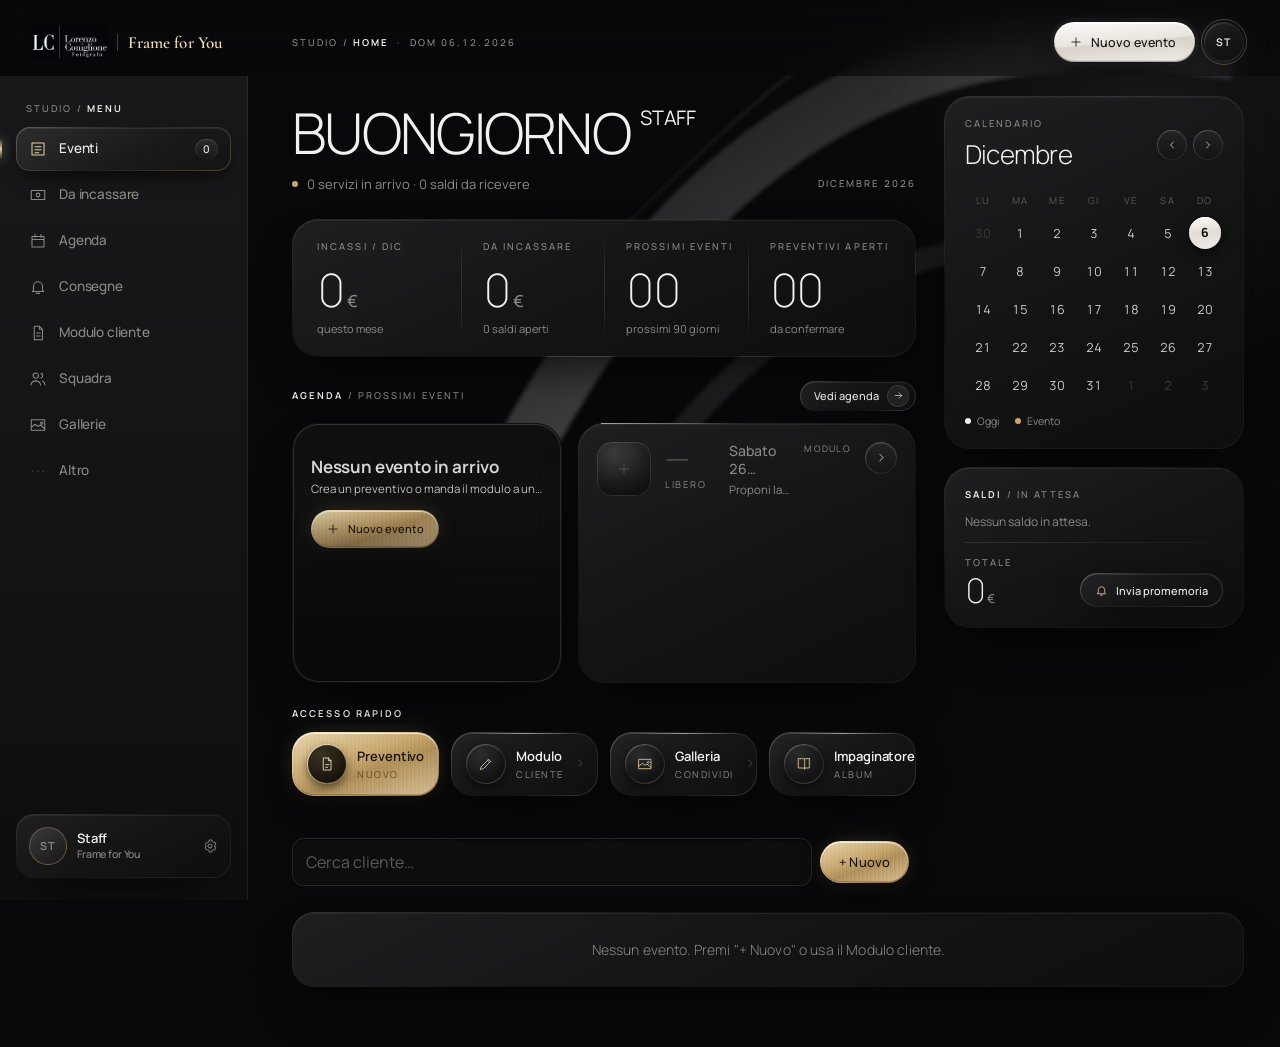
==== index.html @ 94ee7d1f "Invia per email accanto a Invia su WhatsApp (solo con email studio e cliente). Cache v63" ====
<!doctype html>
<html lang="it"><head><meta charset="UTF-8" />
<meta name="viewport" content="width=device-width, initial-scale=1.0, viewport-fit=cover" />
<meta name="theme-color" content="#000000" /><link rel="manifest" href="./manifest.webmanifest?v=lc-fotografo-v63" />
<meta name="apple-mobile-web-app-title" content="LC Fotografo" /><link rel="icon" type="image/png" href="./favicon.png" /><link rel="apple-touch-icon" sizes="180x180" href="./icon-180.png" />
<meta name="apple-mobile-web-app-capable" content="yes" /><meta name="apple-mobile-web-app-status-bar-style" content="black" />
<title>Lorenzo Coniglione Fotografo</title>  <script type="module" crossorigin src="/assets/main-C7KQF6ZJ.js"></script>
  <link rel="modulepreload" crossorigin href="/assets/preventivo-DHswY8y_.js">
  <link rel="stylesheet" crossorigin href="/assets/preventivo-BN5jqcRF.css">
  <link rel="stylesheet" crossorigin href="/assets/main-Q-q_CuCv.css">
</head>
<body><div id="root"></div></body></html>
---- assets/preventivo-BN5jqcRF.css ----
:root{--bg:#0b0b0b;--card:#161616;--line:#2a2a2a;--red:#5a5a5a;--gold:#f0f0f0;--tx:#f2efe6;--mut:#9a958a;font-family:system-ui,-apple-system,Segoe UI,Roboto,sans-serif;color:var(--tx);background:var(--bg)}*{box-sizing:border-box}body{margin:0;background:var(--bg)}.top{background:#000}.app{max-width:720px;margin:0 auto;min-height:100vh;padding-bottom:84px}.top{position:sticky;top:0;z-index:5;background:#000;border-bottom:2px solid var(--gold);padding:12px 16px}.logo{color:var(--gold);font-size:20px;letter-spacing:.5px}.logo span{color:var(--red);font-weight:700}main{padding:12px}.card{background:var(--card);border:1px solid var(--line);border-radius:14px;padding:14px;margin-bottom:12px}h3{color:var(--gold);font-size:15px;margin:6px 0 10px;text-transform:uppercase;letter-spacing:.6px}.row{display:flex;gap:8px;align-items:center;margin-bottom:12px;flex-wrap:wrap}.row input{flex:1;min-width:110px}input,select,textarea{width:100%;background:#0e0e0e;color:var(--tx);border:1px solid var(--line);border-radius:10px;padding:11px;font-size:16px}input:focus,select:focus,textarea:focus{outline:none;border-color:var(--gold)}textarea{min-height:60px;resize:vertical}.campo{display:flex;flex-direction:column;gap:4px;margin-bottom:8px}.campo span{font-size:12px;color:var(--mut)}.grid2{display:grid;grid-template-columns:1fr 1fr;gap:0 10px}.grid3{display:grid;grid-template-columns:1fr 1fr 1fr;gap:0 8px}.coppia-ora{grid-column:1/-1;display:grid;grid-template-columns:1.4fr .8fr;gap:0 10px}.grid2 .campo:last-child:nth-child(odd){grid-column:1/-1}.btn{display:inline-flex;align-items:center;justify-content:center;gap:6px;background:#222;color:var(--tx);border:1px solid #3a3a3a;border-radius:10px;padding:11px 14px;font-size:15px;cursor:pointer;text-decoration:none;font-weight:600}.btn.sm{padding:7px 10px;font-size:13px}.btn.red{background:var(--red);border-color:var(--red);color:#fff}.btn.gold{background:var(--gold);border-color:var(--gold);color:#111}.btn.wa{background:#0f3d24;border-color:#1f7a47}.btn.danger{background:transparent;color:#ff6b6b;border-color:#5a1a1a}.btn.big{width:100%;padding:16px;font-size:18px}.btn:disabled{opacity:.4}.acts{display:flex;gap:8px;flex-wrap:wrap;margin:10px 0}.acts.sticky{position:sticky;bottom:76px;background:var(--bg);padding:8px 0}.ev .evhead{display:flex;justify-content:space-between;gap:10px;cursor:pointer}.ev small{display:block;color:var(--mut);font-size:12px;margin-top:3px;text-transform:capitalize}.right{text-align:right;display:flex;flex-direction:column;align-items:flex-end;gap:4px}.gold{color:var(--gold)}.red{color:#ff4d5e}.badge{font-size:11px;font-weight:700;padding:3px 8px;border-radius:20px;text-transform:uppercase;letter-spacing:.5px}.badge.p{border:1px solid var(--gold);color:var(--gold)}.badge.c{background:var(--red);color:#fff}.esempio{display:flex;justify-content:space-between;align-items:center;background:#1e1e1e;color:var(--gold);border-radius:8px;padding:4px 4px 4px 10px;margin-bottom:8px;font-size:13px}.pacchetti{display:grid;grid-template-columns:1fr 1fr;gap:8px}.pk{border:1px solid var(--line);border-radius:12px;padding:10px;display:flex;flex-direction:column;gap:3px;cursor:pointer}.pk input{display:none}.pk.on{border-color:var(--gold);background:#1c1c1c}.pk small{color:var(--mut);font-size:11px}.check{display:flex;align-items:center;gap:10px;padding:10px 0;border-bottom:1px solid var(--line)}.check input{width:22px;height:22px;accent-color:var(--red)}.poster-qta{border-bottom:1px solid var(--line)}.poster-qta>.check{border-bottom:0}.poster-qta .qta{display:flex;align-items:center;gap:10px;padding:0 0 10px 32px;font-size:14px;color:var(--mut)}.poster-qta .qta select{width:auto;min-width:72px;padding:6px 8px}.check span{flex:1}.check em{color:var(--gold);font-style:normal;font-size:14px}.check.locked{opacity:.75}.riga{display:flex;justify-content:space-between;gap:10px;padding:7px 0;border-bottom:1px dashed var(--line);font-size:14px}.riga small{color:var(--mut)}.riga.tot{font-size:17px;border:none;color:var(--gold)}.riga.ok{color:#7bd88f}.riga.click{cursor:pointer}.x{background:none;border:none;color:#ff6b6b;font-size:14px;margin-left:6px}.hint{color:var(--mut);font-size:13px}.warn{color:#ffb347;font-size:13px}.okmsg{color:#7bd88f;margin:8px 0 0;font-size:14px}.tabs{position:fixed;bottom:0;left:0;right:0;display:flex;background:#000;border-top:2px solid var(--gold);z-index:6;padding-bottom:env(safe-area-inset-bottom)}.tabs button{flex:1;background:none;border:none;color:var(--mut);padding:8px 2px;font-size:11px;display:flex;flex-direction:column;align-items:center;gap:2px}.tabs button span{font-size:20px}.tabs button.on{color:var(--gold)}.tabs button.on span{filter:drop-shadow(0 0 4px var(--red))}.modal{position:fixed;top:0;right:0;bottom:0;left:0;background:#000;z-index:10;display:flex;flex-direction:column}.modalbar{display:flex;gap:8px;align-items:center;padding:10px;border-bottom:1px solid var(--gold)}.modalbar b{flex:1;font-size:13px;overflow:hidden;text-overflow:ellipsis;white-space:nowrap}.modal .hint{text-align:center;margin:6px}.pdfpagine{flex:1;overflow:auto;background:#111;padding:8px 8px 24px}.pdfpagine figure{margin:0 0 14px}.pdfpagine figcaption{color:var(--gold);font-size:12px;margin:0 0 4px}.pdfpagine img{width:100%;height:auto;background:#fff;display:block}.clausole ol{padding-left:18px;font-size:13px;line-height:1.5;color:#ddd}.pkedit{border-bottom:1px solid var(--line);padding-bottom:8px;margin-bottom:10px}@media (max-width:380px){.grid3{grid-template-columns:1fr 1fr}}.toast{position:fixed;left:12px;right:12px;bottom:84px;z-index:20;padding:14px;border-radius:12px;font-weight:600;max-width:696px;margin:0 auto}.toast.ok{background:#1f5d36;color:#fff}.toast.err{background:var(--red);color:#fff}.confirm{border:1px solid var(--gold);border-radius:12px;padding:12px;margin-top:10px;background:#1c1c1c}details summary{list-style:none;margin-bottom:8px}details summary::-webkit-details-marker{display:none}.logoimg{display:block;height:44px;width:auto;margin:-4px 0}.cnt{display:inline-block;min-width:22px;padding:1px 7px;border-radius:12px;background:var(--red);color:#fff;font-size:12px;text-align:center;margin-left:6px;vertical-align:middle}.cnt.ok{background:#1f7a47}.prom{display:flex;justify-content:space-between;align-items:center;gap:10px;padding:10px 0;border-bottom:1px solid var(--line)}.prom small{display:block;color:var(--mut);font-size:12px;margin-top:3px;text-transform:capitalize}.prom .right{gap:6px}.click{cursor:pointer}.badge.ok{background:#1f7a47;color:#fff}.tabs button span{position:relative}.tabbadge{position:absolute;top:-4px;right:-12px;background:var(--red);color:#fff;font-style:normal;font-size:10px;font-weight:700;border-radius:10px;padding:0 5px;line-height:16px}.calhead{display:flex;justify-content:space-between;align-items:center;gap:8px;margin-bottom:10px}.calhead b{font-size:17px;color:var(--gold)}.calhead h3{margin:0}.cal{display:grid;grid-template-columns:repeat(7,1fr);gap:4px}.dow{text-align:center;color:var(--mut);font-size:12px;padding:4px 0}.day{aspect-ratio:1;background:#0e0e0e;border:1px solid var(--line);border-radius:8px;color:var(--tx);font-size:14px;display:flex;flex-direction:column;align-items:center;justify-content:center;padding:0;cursor:pointer}.day i{font-style:normal;font-size:11px;color:var(--gold);line-height:1}.day.has{border-color:var(--gold);background:#1c1c1c}.day.clash{border-color:#ff6b6b;background:#3a1010}.day.clash i{color:#ff6b6b;font-weight:700}.day.today{outline:2px solid var(--red)}.day.sel{background:var(--gold);color:#111}.day.sel i{color:#111}.warnbox{border-color:#ff6b6b;background:#2a0f0f}.warnbox b{color:#ffb3b3}.chart{display:flex;align-items:flex-end;gap:4px;height:150px;padding:8px 0;border-bottom:1px solid var(--line)}.bar{flex:1;display:flex;flex-direction:column;align-items:center;justify-content:flex-end;height:100%}.bar span{display:block;width:100%;background:linear-gradient(var(--gold),#6e6e6e);border-radius:4px 4px 0 0;min-height:1px}.bar small{font-size:10px;color:var(--mut);margin-top:3px}.bar em{font-style:normal;font-size:9px;color:var(--tx);margin-bottom:2px}.check.cons input[type=date]{width:auto;padding:6px 8px;font-size:14px}.ok-msg{color:#7bd88f;font-weight:600;margin:8px 0 0}.tabs button{font-size:10px}.blocco{min-height:100vh;display:flex;flex-direction:column;align-items:center;justify-content:center;gap:14px;padding:24px;text-align:center;background:#000}.blocco .logoimg{height:70px;margin-bottom:10px}.blocco h2{color:var(--gold);margin:0}.blocco p{margin:0}.blocco a.btn{text-decoration:none;display:inline-block}.licavviso{background:#1e1e1e;color:var(--gold);padding:10px 16px;font-size:14px;border-bottom:1px solid var(--line)}.licavviso a{color:var(--tx);font-weight:600}.licprova{display:flex;flex-wrap:wrap;align-items:center;gap:6px;justify-content:center;text-align:center;font-size:15px}.licprova .conto{font-variant-numeric:tabular-nums;color:var(--tx);font-size:17px}.licprova a{margin-left:6px}.day u{text-decoration:none;font-size:10px;color:silver;line-height:1}.day.gimp:not(.has){border-color:#6a6a6a}.gimpegno{text-decoration:none;color:var(--tx);border-left:3px solid #9a9a9a;padding-left:8px}.gimpegno small{color:var(--mut)}.gcal .gcal-ok{margin-left:6px;font-size:11px;vertical-align:middle}.gcal select{width:100%}.gcal-ev{margin:-4px 4px 10px}.gimport ol{margin:8px 0 6px;padding-left:20px;line-height:1.5}.gimport ol li{margin:3px 0}.gimport details{margin:10px 0}.gimport summary{cursor:pointer;padding:4px 0}.gimport .btn.danger{margin-top:4px}.listino-tipi{display:flex;flex-wrap:wrap;gap:6px;margin:8px 0 10px}.listino-titolo{margin:6px 0}.pk-extra{margin-top:6px}.pk-flag{display:flex;flex-wrap:wrap;gap:14px;margin:4px 0}.promo-edit{border:1px dashed rgba(200,160,80,.5);border-radius:10px;padding:8px 10px;margin-top:6px}.promo-edit.on{border-style:solid;background:#c8a05014}.promo-stato{font-size:.8em;padding:1px 8px;border-radius:9px;background:#7f7f7f33;margin-left:6px}.promo-stato.on{background:#2e7d32;color:#fff}.grid3{display:grid;grid-template-columns:repeat(auto-fit,minmax(140px,1fr));gap:8px}.prezzo-vecchio{opacity:.6;font-weight:400;margin-right:4px}.promo-tag,.promo-firmato{display:block;font-style:normal;font-size:.75em;font-weight:600;color:#c0392b}.promo-firmato{color:inherit;opacity:.7;font-weight:400}.firmapad{position:fixed;top:0;right:0;bottom:0;left:0;z-index:30;background:#000;display:flex;flex-direction:column;gap:8px;padding:max(10px,env(safe-area-inset-top)) max(10px,env(safe-area-inset-right)) max(10px,env(safe-area-inset-bottom)) max(10px,env(safe-area-inset-left));overscroll-behavior:none;touch-action:none;user-select:none;-webkit-user-select:none}.firmabar{display:flex;align-items:center;gap:10px;border-bottom:1px solid var(--gold);padding-bottom:8px}.firmabar div{flex:1;display:flex;flex-direction:column}.firmabar b{color:var(--gold);text-transform:uppercase;letter-spacing:.6px;font-size:14px}.firmabar small{font-size:17px;font-weight:700}.firmaarea{flex:1;position:relative;background:#fff;border-radius:12px;min-height:140px;overflow:hidden}.firmaarea canvas{position:absolute;top:0;right:0;bottom:0;left:0;width:100%;height:100%;display:block;touch-action:none;cursor:crosshair;z-index:2}.firmalinea{position:absolute;left:6%;right:6%;bottom:24%;border-bottom:1.5px dashed #b9b2a0;z-index:1}.firmalinea span{position:absolute;left:0;bottom:4px;color:#b9b2a0;font-size:18px}.firmaph{position:absolute;top:0;right:0;bottom:0;left:0;margin:0;display:flex;align-items:center;justify-content:center;color:#c9c2b0;font-size:22px;z-index:1;pointer-events:none}.firmalegale{margin:0;font-size:13px;color:var(--tx);text-align:center}.firmaacts{display:flex;gap:10px}.firmaacts .btn{flex:1;padding:14px}@media (orientation:landscape) and (max-height:520px){.firmapad{gap:5px}.firmabar{padding-bottom:4px}.firmabar small{font-size:15px}.firmaacts .btn{padding:9px}.firmalegale{font-size:12px}}.firmaimg{background:#fff;border-radius:10px;padding:8px;display:flex;justify-content:center;margin-bottom:8px}.firmaimg img{max-width:100%;max-height:110px}.badge.firm{background:#1f7a47;color:#fff}.pk-album{border:1px solid var(--line);border-radius:12px;padding:10px 12px;margin:10px 0;background:#ffffff08}.pk-album.on{border-color:var(--gold);background:#c9a22714}.sw-riga{display:flex;align-items:center;justify-content:space-between;gap:12px;cursor:pointer;min-height:44px}.sw-riga span{display:flex;flex-direction:column;gap:2px}.sw-riga b{font-size:16px}.sw-riga small{color:var(--mut);font-size:13px}.sw-riga input{-moz-appearance:none;appearance:none;-webkit-appearance:none;flex:none;width:52px;height:30px;border-radius:15px;background:#3a3a3a;border:1px solid #666;position:relative;margin:0;cursor:pointer;transition:background .15s}.sw-riga input:after{content:"";position:absolute;top:3px;left:3px;width:24px;height:24px;border-radius:50%;background:#fff;transition:left .15s}.sw-riga input:checked{background:var(--gold)}.sw-riga input:checked:after{left:25px}.pk-album .grid2{margin-top:8px}select{-webkit-appearance:none;-moz-appearance:none;appearance:none;background-image:url("data:image/svg+xml,%3Csvg xmlns='http://www.w3.org/2000/svg' width='12' height='8'%3E%3Cpath d='M1 1l5 5 5-5' fill='none' stroke='%239a958a' stroke-width='2'/%3E%3C/svg%3E");background-repeat:no-repeat;background-position:right 12px center;padding-right:34px}.prezzi-pag{display:flex;flex-direction:column;gap:12px}.prezzi-pk{display:flex;flex-direction:column;gap:12px;min-width:0}.extra-card{min-width:0}.tipi-chips{display:flex;gap:8px;overflow-x:auto;-webkit-overflow-scrolling:touch;scrollbar-width:none;margin:0 -16px;padding:2px 16px 6px;scroll-snap-type:x proximity}.tipi-chips::-webkit-scrollbar{display:none}.chip{flex:none;min-height:44px;padding:0 16px;border-radius:22px;border:1px solid var(--line);background:var(--card);color:var(--tx);font-size:15px;white-space:nowrap;cursor:pointer;scroll-snap-align:start}.chip.on{background:var(--gold);border-color:var(--gold);color:#000;font-weight:700}.chips{display:flex;flex-wrap:wrap;gap:8px;margin-top:8px}.pk-titolo{margin:4px 0 0;font-size:14px;letter-spacing:.5px;text-transform:uppercase;color:var(--mut)}.pk-lista{display:flex;flex-direction:column;gap:10px}.pk-card{background:var(--card);border:1px solid var(--line);border-radius:14px;overflow:hidden}.pk-card.aperta{border-color:var(--gold)}.pk-testa{all:unset;box-sizing:border-box;width:100%;display:flex;align-items:center;gap:12px;padding:14px;min-height:64px;cursor:pointer}.pk-nome{flex:1;min-width:0;display:flex;flex-direction:column;gap:3px}.pk-nome b{font-size:17px}.pk-nome small{color:var(--mut);font-size:13px;white-space:nowrap;overflow:hidden;text-overflow:ellipsis}.pk-prezzo{display:flex;flex-direction:column;align-items:flex-end;gap:2px;flex:none}.pk-prezzo b{font-size:17px;color:var(--gold)}.pk-prezzo s{color:var(--mut);font-size:13px}.pk-prezzo b.promo{color:#7bd88f}.pk-prezzo small{font-size:12px;color:var(--mut)}.chev{flex:none;color:var(--mut);font-size:16px;width:16px;text-align:center}.pk-corpo{padding:12px 14px 14px;display:flex;flex-direction:column;gap:10px;border-top:1px solid var(--line)}.pk-piano{display:flex;flex-direction:column;gap:8px}.pk-rate-riga{display:flex;flex-direction:column;gap:4px;padding-bottom:8px;border-bottom:1px dashed var(--line)}.pk-servizi b{font-size:14px}.pk-fondo{display:flex;justify-content:flex-end}.promo-edit{border:1px solid var(--line);border-radius:12px;padding:0 12px}.promo-edit.on{border-color:#7bd88f}.promo-testa{all:unset;box-sizing:border-box;width:100%;display:flex;align-items:center;gap:10px;min-height:48px;cursor:pointer}.promo-testa b{flex:1}.promo-stato.no{color:var(--mut);font-size:13px}.promo-edit .grid3{padding-bottom:10px}.nuovo-pk{min-height:50px;border-style:dashed;width:100%}.extra-card h4{margin:14px 0 4px;font-size:13px;color:var(--mut);text-transform:uppercase;letter-spacing:.5px}.extra-riga{display:flex;align-items:flex-start;justify-content:space-between;gap:8px 12px;min-height:52px;border-bottom:1px solid var(--line);flex-wrap:wrap}.compreso{display:flex;align-items:flex-start;gap:6px;font-size:13px;color:var(--mut);line-height:1.25;flex:1 1 100%;max-width:100%;justify-content:flex-end}.compreso span{white-space:normal}.compreso.on{color:#e7c27a}.compreso input{width:16px;height:16px;margin-top:1px;accent-color:#e7c27a;flex:none}.compreso-box{flex:0 1 auto;max-width:100%;align-self:center}.compreso-box.aperta{flex:1 1 100%;align-self:stretch}.compreso-testa{display:inline-flex;align-items:center;gap:8px;max-width:100%;min-height:36px;padding:0 10px;border-radius:10px;border:1px solid var(--line);background:transparent;color:var(--mut);font-size:13px;text-align:left}.compreso-box.aperta .compreso-testa{display:flex;width:100%}.compreso-box.on .compreso-testa{border-color:#e7c27a;color:#e7c27a}.compreso-testa .segno{width:16px;height:16px;border:1.5px solid currentColor;border-radius:4px;display:inline-flex;align-items:center;justify-content:center;font-size:11px;line-height:1;flex:none}.compreso-box.on .segno{background:#e7c27a;color:#111;border-color:#e7c27a}.compreso-testa span{white-space:normal;line-height:1.2}.compreso-testa i{margin-left:auto;font-style:normal;flex:none}.compreso-lista{display:flex;flex-direction:column;gap:2px;width:100%;margin-top:6px;padding:4px 8px;border:1px solid var(--line);border-radius:10px}.compreso-voce{display:flex;align-items:flex-start;gap:8px;min-height:40px;padding:8px 2px;font-size:14px}.compreso-voce input{width:18px;height:18px;margin-top:1px;accent-color:#e7c27a;flex:none}.compreso-voce span{white-space:normal;line-height:1.25}.compreso-voce.on{color:#e7c27a}.pk-corpo .compreso{grid-column:1/-1;justify-content:flex-start}.extra-gruppo .extra-riga:last-child{border-bottom:0}.extra-riga>span:first-child{flex:1;font-size:15px}.extra-val{display:flex;align-items:center;gap:6px;flex:1 1 180px;flex-wrap:wrap;justify-content:flex-end;max-width:100%}.extra-val i{font-style:normal;color:var(--mut)}.extra-val input{width:96px;text-align:right;padding:10px}.extra-custom{display:flex;align-items:center;gap:8px;min-height:48px;border-top:1px dashed var(--line);padding:6px 0;flex-wrap:wrap}.extra-custom>input{flex:1;min-width:0}.extra-custom>textarea{flex:1 1 100%;min-height:72px;background:#111;color:var(--tx);border:1px solid #3a3a3a;border-radius:8px;padding:8px}.extra-nuovo{display:flex;flex-wrap:wrap;gap:8px;align-items:center;margin-top:12px}.extra-nuovo>input,.extra-nuovo>select{flex:1 1 140px;min-width:0}@media (max-width:560px){.extra-card h4{margin:8px 0 0}.extra-riga{display:grid;grid-template-columns:minmax(0,1fr) auto;gap:4px 8px;min-height:0;padding:6px 0;align-items:center}.extra-val{flex:none;justify-content:flex-end}.extra-val input{width:74px;padding:7px 8px}.compreso-box{grid-column:1 / -1;align-self:start;justify-self:start}.compreso-box.aperta{justify-self:stretch}.compreso-testa{min-height:32px;padding:0 8px;width:auto}.compreso-box.aperta .compreso-testa{width:100%}.compreso-voce{min-height:0;padding:4px 2px}.extra-custom{display:grid;grid-template-columns:minmax(0,1fr) auto;gap:6px;min-height:0;padding:6px 0;align-items:center}.extra-custom>input{grid-column:1 / -1}.extra-custom>.btn{justify-self:end}.extra-custom .compreso-box{grid-column:1 / -1}.extra-nuovo{gap:6px;margin-top:8px}}.info-btn{all:unset;cursor:pointer;color:var(--mut);padding:0 6px;font-size:16px}.info-txt{margin:4px 0}.sez-titolo{margin:18px 2px 6px;font-size:15px}.btn.ghost{background:transparent;border:1px solid var(--line);color:var(--mut);align-self:center}.sw-riga input:checked{background:#2e9d5b;border-color:#2e9d5b}.extra-val input::-webkit-outer-spin-button,.extra-val input::-webkit-inner-spin-button,.pk-corpo input::-webkit-outer-spin-button,.pk-corpo input::-webkit-inner-spin-button{-webkit-appearance:none;margin:0}.extra-val input,.pk-corpo input[type=number]{-moz-appearance:textfield;-webkit-appearance:textfield;appearance:textfield}.v-impagina>.imp-pagina{grid-column:1/-1}.imp-pagina label.hint input,.imp-pagina label.hint select,.imp-pagina .imp-cerca{display:block;width:100%;margin:6px 0;background:#111;color:var(--tx);border:1px solid #3a3a3a;border-radius:8px;padding:8px;box-sizing:border-box}.imp-editor{display:flex;gap:16px;align-items:flex-start}.imp-lavoro{flex:1;min-width:0;display:flex;justify-content:center;align-items:flex-start}.imp-pannello{width:340px;flex:0 0 340px;position:sticky;top:8px;max-height:calc(100dvh - 24px);overflow:auto}.imp-editor .imp-stage{overflow:hidden;background:transparent;border:0}@media (max-width:860px){.imp-editor{flex-direction:column}.imp-pannello{width:auto;flex:1 1 auto;position:static;max-height:none}}.imp-tools{display:flex;flex-wrap:wrap;gap:8px;margin:10px 0}.imp-sfoglia{position:relative}.imp-stage{width:100%;overflow:auto;border-radius:12px;background:#1a1a1a;border:1px solid #3a3a3a;touch-action:none}.imp-safe{position:absolute;border:3px dashed #c6a15b;pointer-events:none;z-index:40;box-sizing:border-box}.imp-num{position:absolute;left:0;right:0;bottom:2%;text-align:center;z-index:41;pointer-events:none;color:#111}.imp-colore{display:flex;align-items:center;gap:6px}.imp-tono{width:28px;height:28px;border-radius:50%;border:1px solid #666;padding:0}.imp-freccia{position:absolute;top:50%;transform:translateY(-50%);z-index:6;width:44px;height:72px;border:0;border-radius:12px;background:#0000008c;color:#fff;font-size:32px;line-height:1;cursor:pointer}.imp-freccia.sx{left:8px}.imp-freccia.dx{right:8px}.imp-freccia:disabled{opacity:.28}.imp-dissolvi{animation:impFade .55s ease}@keyframes impFade{0%{opacity:0}to{opacity:1}}.imp-tela{transform-origin:top left;position:relative}.imp-sfondo{position:absolute;top:0;right:0;bottom:0;left:0;width:100%;height:100%;object-fit:cover;pointer-events:none;z-index:0}.imp-el{position:absolute;box-sizing:border-box;overflow:hidden;cursor:grab;background:#f3f3f3}.imp-el.on{outline:4px solid #c6a15b;outline-offset:-4px}.imp-el img{position:absolute;pointer-events:none;max-width:none}.imp-vuota,.imp-testo{display:flex;align-items:center;justify-content:center;width:100%;height:100%;color:#666}.imp-testo{white-space:nowrap}.imp-resize{position:absolute;right:0;bottom:0;width:28px;height:28px;background:#c6a15b;cursor:nwse-resize;z-index:5}.imp-scheda{margin-top:10px}.imp-griglia{display:grid;grid-template-columns:repeat(auto-fill,minmax(150px,1fr));gap:10px}.imp-card{padding:8px;text-align:left}.imp-card.sel{outline:2px solid var(--gold)}.imp-mini-btn{background:transparent;color:inherit;border:0;width:100%;cursor:pointer;text-align:left}.imp-mini-box{height:120px;display:flex;align-items:center;justify-content:center;background:#111;border-radius:8px;overflow:hidden}.imp-mini{position:relative;max-height:110px;max-width:100%}.imp-mini i,.imp-mini em{position:absolute;overflow:hidden}.imp-mini i img{width:100%;height:100%;object-fit:cover;display:block}.imp-mini em{font-size:7px;line-height:1}.imp-voce{display:flex;flex-direction:column;align-items:flex-start;width:100%;margin-top:8px;cursor:pointer;color:inherit}.imp-voce small,.imp-card small{color:var(--mut);display:block}.st{position:fixed;top:0;right:0;bottom:0;left:0;z-index:900;display:grid;background:#2a2a2a;color:#eee;font-size:13px;grid-template-columns:210px minmax(0,1fr) 172px;grid-template-rows:auto auto minmax(0,1fr) auto;grid-template-areas:"top top top" "ctx ctx ctx" "sx tela dx" "giu giu giu";padding:env(safe-area-inset-top) env(safe-area-inset-right) 0 env(safe-area-inset-left);user-select:none;-webkit-user-select:none}.st button{font:inherit}.st-b{background:#474747;color:#f0f0f0;border:1px solid #5c5c5c;border-radius:6px;padding:6px 10px;min-height:32px;cursor:pointer;white-space:nowrap;line-height:1.1}.st-b:hover:not(:disabled){background:#555}.st-b:disabled{opacity:.4;cursor:default}.st-b.on{background:#d9d9d9;color:#111;border-color:#d9d9d9}.st-b.gold{background:#e8e8e8;color:#111;border-color:#e8e8e8;font-weight:600}.st-b.danger,.st-tendina .danger{color:#ff8a80}.st-top{grid-area:top;display:flex;align-items:center;gap:8px;padding:8px 10px;background:#1d1d1d;border-bottom:1px solid #111;flex-wrap:wrap}.st-titolo{display:flex;flex-direction:column;min-width:0;max-width:340px;margin:0 6px}.st-titolo b{white-space:nowrap;overflow:hidden;text-overflow:ellipsis}.st-titolo small{color:#a8a8a8;font-size:11px;white-space:nowrap;overflow:hidden;text-overflow:ellipsis}.st-gruppo{display:flex;gap:2px}.st-gruppo .st-b{border-radius:0}.st-gruppo .st-b:first-child{border-radius:6px 0 0 6px}.st-gruppo .st-b:last-child{border-radius:0 6px 6px 0}.st-zoom{min-width:56px}.st-spazio{flex:1}.st-occ{color:#ddd;font-size:12px;max-width:260px;overflow:hidden;text-overflow:ellipsis;white-space:nowrap}.st-menu{position:relative}.st-tendina{position:absolute;top:calc(100% + 4px);left:0;min-width:250px;background:#303030;border:1px solid #555;border-radius:8px;box-shadow:0 12px 30px #00000080;padding:6px;z-index:20;display:flex;flex-direction:column;gap:2px}.st-menu.dx .st-tendina{left:auto;right:0}.st-tendina button,.st-tendina a{background:transparent;border:0;color:#eee;text-align:left;padding:9px 10px;border-radius:6px;cursor:pointer;font-size:13px;word-break:break-all}.st-tendina button:hover:not(:disabled){background:#454545}.st-tendina button:disabled{opacity:.4}.st-tendina label{display:flex;flex-direction:column;gap:4px;padding:6px 10px;color:#bbb;font-size:12px}.st-tendina input{background:#1b1b1b;color:#eee;border:1px solid #555;border-radius:6px;padding:7px}.st-ctx{grid-area:ctx;display:flex;align-items:center;gap:6px;padding:6px 10px;background:#353535;border-bottom:1px solid #1e1e1e;overflow-x:auto;scrollbar-width:thin;min-height:46px}.st-ctx>*{flex:none}.st-tit{color:#fff;margin-right:4px}.st-mut{color:#a5a5a5;font-size:12px}.st-sep{width:1px;height:24px;background:#555;margin:0 4px}.st-seg{display:inline-flex;background:#232323;border:1px solid #4e4e4e;border-radius:7px;padding:2px;gap:2px}.st-seg button{background:transparent;border:0;color:#cfcfcf;padding:5px 9px;border-radius:5px;cursor:pointer;white-space:nowrap;min-height:28px}.st-seg button.on{background:#d9d9d9;color:#111}.st-largo{display:flex;width:100%}.st-largo button{flex:1;padding:5px 2px}.st-colore{display:inline-flex;width:30px;height:30px;border-radius:50%;overflow:hidden;border:1px solid #777;cursor:pointer}.st-colore input{width:44px;height:44px;margin:-7px;border:0;padding:0;background:none;cursor:pointer}.st-range{display:inline-flex;align-items:center;gap:6px;color:#ccc;font-size:12px}.st-range input{width:110px}.st-testo{background:#1b1b1b;color:#eee;border:1px solid #555;border-radius:6px;padding:6px 8px;width:200px}.st-sel{background:#1b1b1b;color:#eee;border:1px solid #555;border-radius:6px;padding:6px;max-width:100%}.st-pan{background:#383838;display:flex;flex-direction:column;min-height:0;overflow:hidden}.st-riga{display:flex;align-items:center;gap:8px;padding:7px 8px;flex-wrap:wrap}.st-riga>b{font-size:12px;text-transform:uppercase;letter-spacing:.06em;color:#ddd}.st-modelli{grid-area:sx;border-right:1px solid #1e1e1e;gap:6px;padding-bottom:6px}.st-modelli>.st-seg,.st-modelli>.st-chips,.st-modelli>.st-sel{margin:0 8px}.st-chips{display:flex;flex-wrap:wrap;gap:3px;align-items:center}.st-chips button{background:#2a2a2a;border:1px solid #4e4e4e;color:#ddd;border-radius:5px;min-width:28px;height:26px;padding:0 6px;cursor:pointer}.st-chips button.on{background:#d9d9d9;color:#111}.st-griglia{overflow-y:auto;display:grid;grid-template-columns:repeat(auto-fill,minmax(84px,1fr));gap:8px;padding:4px 8px 10px;align-content:start;flex:1;min-height:0}.st-lay{background:#2d2d2d;border:1px solid #474747;border-radius:6px;padding:6px 4px 4px;display:flex;flex-direction:column;align-items:center;gap:4px;cursor:pointer;color:#bbb}.st-lay:hover{border-color:#bbb}.st-lay small{font-size:10px;line-height:1.1;max-width:100%;overflow:hidden;text-overflow:ellipsis;white-space:nowrap}.st-fogli{grid-area:dx;border-left:1px solid #1e1e1e}.st-icone{display:flex;gap:3px;padding:0 8px 6px}.st-icone .st-b{padding:4px 0;flex:1;min-height:28px}.st-lista{overflow-y:auto;flex:1;min-height:0;padding:2px 8px 10px;display:flex;flex-direction:column;gap:8px}.st-foglio{background:transparent;border:2px solid transparent;border-radius:6px;padding:4px;display:flex;flex-direction:column;align-items:center;gap:3px;cursor:pointer;color:#ccc}.st-foglio.on{border-color:#3d8bfd;background:#2f3b4d}.st-foglio small{font-size:10.5px}.st-centro{grid-area:tela;position:relative;display:flex;flex-direction:column;min-width:0;min-height:0;background:#4b4b4b}.st-lavoro{flex:1;min-height:0;overflow:auto;display:grid;place-items:center;padding:12px;touch-action:pan-x pan-y}.st-stage{position:relative;overflow:hidden;box-shadow:0 6px 24px #00000073;flex:none;touch-action:none}.st-stage .imp-tela{position:absolute;left:0;top:0}.st-sotto{display:flex;align-items:center;justify-content:center;gap:10px;padding:5px;background:#3c3c3c;border-top:1px solid #2a2a2a;font-size:12px;color:#ccc}.st-sotto .st-b{min-height:28px;padding:2px 14px;font-size:18px}.st-toast{position:absolute;left:50%;bottom:48px;transform:translate(-50%);background:#141414f0;color:#eee;padding:9px 14px;border-radius:8px;max-width:min(560px,90%);font-size:13px;z-index:30;margin:0;box-shadow:0 6px 20px #00000080;pointer-events:none}.st-toast.err{color:#ffb4a8;border:1px solid #8a2b22}.st-fondo{position:absolute;overflow:hidden;z-index:0}.st-fondo img{position:absolute;top:0;right:0;bottom:0;left:0;width:100%;height:100%;object-fit:cover;pointer-events:none}.st-deco{background:transparent}.st-vuota{position:absolute;top:0;right:0;bottom:0;left:0;display:flex;align-items:center;justify-content:center;color:#8a8a8a;font-weight:300}.st-resize{position:absolute;right:0;bottom:0;background:#3d8bfd;cursor:nwse-resize;z-index:5}.st .imp-el.on{outline:none}.st .imp-el.on:after{content:"";position:absolute;top:0;right:0;bottom:0;left:0;border:calc(2.5px / var(--k,1)) solid #3d8bfd;pointer-events:none}.st-modelli.largo .st-griglia{grid-template-columns:1fr}.st-num{position:absolute;text-align:center;z-index:301;pointer-events:none;font-family:Georgia,serif}.st-abb{position:absolute;background:#dc282838;pointer-events:none;z-index:400}.st-taglio{position:absolute;border:1px dashed rgba(220,30,30,.9);pointer-events:none;z-index:401;box-sizing:border-box}.st-sicuro{position:absolute;border:1px dashed rgba(40,140,255,.75);pointer-events:none;z-index:401;box-sizing:border-box}.st-piega{position:absolute;background:#0000008c;pointer-events:none;z-index:402;box-shadow:0 0 0 1px #ffffff59}.st-dorso{position:absolute;background:repeating-linear-gradient(90deg,#ffaa0024 0,#ffaa0024 6px,#ffaa000f 6px,#ffaa000f 12px);pointer-events:none;z-index:399}.st-etich{position:absolute;text-align:center;color:#c82828d9;font-weight:600;pointer-events:none;z-index:403;font-family:system-ui,sans-serif;letter-spacing:.08em;text-transform:uppercase}.st-mini-bg{position:absolute;top:0;right:0;bottom:0;left:0;width:100%;height:100%;object-fit:cover}.st-mini-fondo{position:absolute;overflow:hidden}.st-mini-fondo img{position:absolute;top:0;right:0;bottom:0;left:0;width:100%;height:100%;object-fit:cover}.imp-mini u{position:absolute;top:0;bottom:0;width:1px;background:#00000059;text-decoration:none}.st-tabs{display:none}.st-foto{grid-area:giu;border-top:1px solid #1e1e1e;background:#333}.st-foto .st-riga{padding:6px 10px;border-bottom:1px solid #2a2a2a}.st-guida{margin:4px 10px 0}.st-strip{display:flex;gap:10px;overflow-x:auto;padding:8px 10px 12px;min-height:100px;align-items:center;scrollbar-width:thin;touch-action:pan-x}.st-th{position:relative;flex:none;height:84px;min-width:56px;padding:0;border:2px solid transparent;border-radius:4px;background:#222;cursor:grab;touch-action:pan-x;-webkit-touch-callout:none}.st-th img{height:80px;width:auto;max-width:130px;display:block;border-radius:2px;pointer-events:none}.st-th>span{display:block;width:60px;height:80px;background:#444}.st-th.sel{border-color:#3d8bfd}.st-th.usata img{opacity:.72}.st-th em{position:absolute;right:-5px;bottom:-5px;background:#2fb344;color:#fff;font-style:normal;font-size:10px;font-weight:700;min-width:18px;height:18px;border-radius:9px;display:grid;place-items:center;border:2px solid #333}.st-fantasma{position:fixed;width:90px;height:auto;transform:translate(-50%,-60%);opacity:.85;pointer-events:none;z-index:1000;box-shadow:0 8px 24px #0009;border:2px solid #fff}.st-anteprima{position:fixed;top:0;right:0;bottom:0;left:0;z-index:950;background:#0a0a0af5;display:flex;flex-direction:column}.st-ante-barra{display:flex;justify-content:space-between;align-items:center;padding:10px 14px;color:#ddd}.st-ante-libro{flex:1;display:flex;align-items:center;justify-content:center;gap:10px;min-height:0}.st-ante-foglio{box-shadow:0 20px 60px #000000b3}.st-freccia{font-size:26px;min-height:64px;padding:0 12px}@media (max-width:900px){.st{grid-template-columns:1fr;grid-template-rows:auto auto minmax(38vh,1fr) auto minmax(0,auto);grid-template-areas:"top" "ctx" "tela" "tabs" "pan";font-size:13px}.st-top{gap:5px;padding:6px;flex-wrap:nowrap;overflow-x:auto;scrollbar-width:none}.st-titolo{max-width:46vw;flex:0 0 auto}.st-titolo small{font-size:10px}.st-top .st-spazio{display:none}.st-foto .st-riga{flex-wrap:nowrap;overflow-x:auto;scrollbar-width:none}.st-foto .st-riga>*{flex:none}.st-toast{bottom:44px;font-size:12px;padding:6px 10px}.st-lbl{display:none}.st-tabs{grid-area:tabs;display:flex;background:#1d1d1d;border-top:1px solid #111}.st-tabs button{flex:1;background:transparent;border:0;color:#aaa;padding:10px 0;font-size:13px;border-bottom:2px solid transparent}.st-tabs button.on{color:#fff;border-bottom-color:#3d8bfd}.st-pan{grid-area:pan;display:none;max-height:36vh;border:0}.st-pan.on{display:flex}.st-foto{max-height:none}.st-lista{flex-direction:row;overflow-x:auto;overflow-y:hidden}.st-foglio{flex:none}.st-griglia{grid-template-columns:repeat(auto-fill,minmax(92px,1fr))}.st-menu .st-tendina{position:fixed;left:8px;right:8px;top:auto;bottom:calc(8px + env(safe-area-inset-bottom));max-height:70vh;overflow:auto}.st-menu.dx .st-tendina{left:8px;right:8px}.st-b{min-height:36px}.st-foto,.st-pan.st-modelli,.st-pan.st-fogli{padding-bottom:env(safe-area-inset-bottom)}}.imp-mio{display:inline-flex;align-items:center;gap:6px;background:#1c1c1c;border:1px solid #3a3a3a;border-radius:14px;padding:3px 4px 3px 10px;font-size:13px}.imp-mio button{background:transparent;border:0;color:var(--mut);cursor:pointer}.st-giro{position:absolute;overflow:visible;pointer-events:none}.st-giro img{position:absolute;max-width:none;pointer-events:none}.st .imp-el.meta:after{content:"";position:absolute;top:0;right:0;bottom:0;left:0;border:calc(4px / var(--k,1)) solid #2fb344;background:#2fb3442e;pointer-events:none}.st .imp-el.via{opacity:.45}.st-aiuto{position:absolute;background:#ff2fb3;pointer-events:none;z-index:420}.st-presa{position:absolute;left:0;top:0;background:#3d8bfd;color:#fff;cursor:move;z-index:6;display:grid;place-items:center;font-style:normal;line-height:1}.st-foglio.preso{opacity:.4}.st-foglio.prima{box-shadow:0 -4px #3d8bfd}.st-foglio.dopo{box-shadow:0 4px #3d8bfd}.st-foglio{touch-action:pan-y;-webkit-touch-callout:none}.st-num-in{width:42px;background:#1b1b1b;color:#eee;border:1px solid #555;border-radius:5px;padding:4px;text-align:right}.st-range output{min-width:38px;color:#ddd;font-variant-numeric:tabular-nums}@media (max-width:900px){.st-foglio.prima{box-shadow:-4px 0 #3d8bfd}.st-foglio.dopo{box-shadow:4px 0 #3d8bfd}.st-foglio{touch-action:pan-x}}.st-foglio img,.st-foglio *{-webkit-user-drag:none;user-select:none;-webkit-user-select:none}@media (min-width:900px){.st-ctx{flex-wrap:wrap;overflow-x:visible;row-gap:4px}}.st-primo{background:#3d8bfd!important;border-color:#3d8bfd!important;color:#fff!important;font-weight:600}.st-chip{background:#474747;color:#f0f0f0;border:1px solid #5c5c5c;border-radius:14px;padding:4px 10px;cursor:pointer;font-size:12px}.st-chip:hover{background:#5a5a5a}.st-controllo{align-items:center;justify-content:center;background:#0a0a0ab3}.st-dialogo{background:#2e2e2e;color:#eee;border:1px solid #555;border-radius:10px;padding:16px 18px;max-width:min(560px,94vw);display:flex;flex-direction:column;gap:12px;box-shadow:0 12px 40px #0009}.st-dialogo>b{font-size:16px}.st-ctl{display:flex;flex-direction:column;gap:6px}.st-ctl small{color:#aaa}.st-dialogo-bottoni{display:flex;flex-wrap:wrap;gap:8px;justify-content:flex-end}.sp{position:fixed;top:0;right:0;bottom:0;left:0;z-index:940;background:#3a3a3a;color:#eee;display:flex;flex-direction:column;font-size:13px}.sp>*{flex:none}.sp>.sp-centro{flex:1 1 0;min-height:0}.sp-centro>*{flex:none}.sp input.st-num-in{width:56px}.sp>.sp-storia{flex:0 0 34vh;min-height:150px}.sp select,.sp input{width:auto;margin:0}.sp-top{display:flex;align-items:center;gap:8px;padding:8px 12px;background:#2b2b2b;border-bottom:1px solid #1e1e1e}.sp-tit{font-size:15px}.sp-info{color:#bbb}.sp-opz{display:flex;flex-wrap:wrap;align-items:center;gap:6px 8px;padding:6px 12px;background:#353535;border-bottom:1px solid #1e1e1e}.sp-l{color:#bbb;font-size:12px;display:inline-flex;align-items:center;gap:6px}.sp-nota{margin:4px 12px;color:#e8c46a;font-size:12px}.sp-fogli{display:flex;gap:8px;overflow-x:auto;padding:8px 12px;background:#555;scrollbar-width:thin}.sp-f{flex:none;background:transparent;border:2px solid transparent;border-radius:4px;padding:2px;cursor:pointer;display:flex;flex-direction:column;align-items:center;gap:2px;color:#ddd}.sp-f.on{border-color:#3d8bfd;background:#2d2d2d}.sp-f.nuovo{margin-left:10px;box-shadow:-6px 0 0 -4px #e8c46a}.sp-f small{font-size:10px}.sp-centro{display:flex;flex-direction:column;align-items:center;justify-content:center;gap:8px;padding:8px;background:#9a9a9a;min-height:0;overflow:hidden}.sp-alt{display:flex;gap:6px;align-items:center;overflow-x:auto;max-width:100%;padding:4px;scrollbar-width:thin}.sp-alt .sp-l{color:#222;font-weight:600;white-space:nowrap}.sp-a{flex:none;background:#fff;border:2px solid transparent;border-radius:3px;padding:1px;cursor:pointer}.sp-a.on{border-color:#3d8bfd}.sp-giostra{display:flex;align-items:center;gap:22px;justify-content:center}.sp-lato{background:transparent;border:0;cursor:pointer;opacity:.85;padding:0}.sp-lato:disabled{opacity:.25;cursor:default}.sp-grande{box-shadow:0 6px 24px #00000059}.sp-nav{display:flex;align-items:center;gap:10px;color:#111}.sp-storia{overflow:auto;background:#2b2b2b;padding:8px 12px;display:flex;flex-direction:column;gap:8px}.sp-cap{background:#333;border:1px solid #444;border-radius:8px;padding:6px 8px}.sp-cap-testa{display:flex;align-items:center;gap:8px;margin-bottom:4px}.sp-cap-testa input{background:#222;border:1px solid #555;color:#eee;border-radius:5px;padding:3px 6px;min-width:0;flex:0 1 280px;font-weight:600}.sp-cap-testa small{color:#aaa}.sp-cap-foto{display:flex;flex-wrap:wrap;gap:4px 0;align-items:center}.sp-pz{display:inline-flex;align-items:center}.sp-taglio{width:16px;height:46px;background:transparent;border:0;color:transparent;cursor:pointer;padding:0;font-size:12px}.sp-taglio:hover,.sp-taglio:focus-visible{color:#e8c46a;background:#444}.sp-th{position:relative;width:62px;height:62px;background:#222;border:2px solid transparent;border-radius:4px;padding:0;overflow:hidden;cursor:pointer}.sp-th img{width:100%;height:100%;object-fit:cover;display:block}.sp-th i{display:block;width:100%;height:100%;background:#444}.sp-th small{position:absolute;left:0;right:0;bottom:0;background:#0009;color:#fff;font-size:9px;text-align:center}.sp-th:hover{border-color:#d33}.sp-th.fuori{opacity:.45;border-color:#d33}.sp-fuori{border-style:dashed}@media (max-width:900px){.sp{overflow-y:auto}.sp>.sp-storia{flex:none;min-height:0;overflow:visible}.sp-opz{flex-wrap:nowrap;overflow-x:auto}.sp-centro{overflow:visible}.sp>.sp-centro{flex:none}.sp-taglio{color:#777;width:18px}.sp-th{width:54px;height:54px}}.st-modelli>.st-scroll{flex:1 1 0;min-height:0;overflow-y:auto;-webkit-overflow-scrolling:touch}.st-scroll .st-griglia{overflow:visible;flex:none}.st-sugg{margin:0 6px 4px;background:#2c3038;border:1px solid #3d4a5e;border-radius:8px;padding-bottom:6px}.st-sugg>.st-riga{padding:5px 6px}.st-sugg>p{margin:0 8px;font-size:11px;line-height:1.35}.st-sugg-lista{display:flex;gap:6px;overflow-x:auto;padding:2px 6px 4px;-webkit-overflow-scrolling:touch}.st-sug{flex:none;max-width:140px}.st-sug.primo{border-color:#3d8bfd}.st-lib-testa{padding:4px 8px}.st-lib-testa .st-seg button{padding:3px 7px;font-size:11px}.st-lay-c{position:relative;display:flex;flex-direction:column}.st-lay-c>.st-lay{flex:1}.st-lay-c.pref>.st-lay{border-color:#c9a227}.st-lay-az{position:absolute;top:3px;right:3px;display:flex;gap:3px;opacity:0;transition:opacity .12s}.st-lay-c:hover .st-lay-az,.st-lay-c.pref .st-lay-az,.st-lay-az:focus-within{opacity:1}.st-lay-az button{width:22px;height:22px;padding:0;border-radius:50%;border:1px solid #555;background:#1b1b1bd9;color:#ccc;font-size:12px;line-height:20px;cursor:pointer}.st-lay-az .st-stella.on{color:#f2c94c;border-color:#c9a227}.st-lay-az .st-scarta:hover{color:#ff8a8a}.st-altri{grid-column:1/-1;justify-self:center}.st-th .st-spunta{position:absolute;top:3px;left:3px;width:22px;height:22px;border-radius:50%;border:1.5px solid #fff;background:#0007;color:transparent;font-size:13px;line-height:19px;text-align:center;cursor:pointer;z-index:2}.st-th .st-spunta.on{background:#3d8bfd;border-color:#3d8bfd;color:#fff}.st-th.spuntata{border-color:#3d8bfd;box-shadow:0 0 0 1px #3d8bfd}.st-spuntate{display:flex;align-items:center;gap:8px;flex-wrap:wrap;padding:2px 8px 6px;font-size:12px;color:#cfe0ff}@media (hover:none){.st-lay-az{opacity:.85}.st-lay-az button{width:26px;height:26px;line-height:24px}}@media (max-width:899px){.st-th .st-spunta{width:26px;height:26px;line-height:23px}.st-spuntate{flex-wrap:nowrap;overflow-x:auto}.st-spuntate>*{flex:none}.st-sug{max-width:130px}}.st-sugg-altri{display:none}@media (min-width:900px){.st-sugg-lista{flex-direction:column;overflow:visible;align-items:stretch;gap:6px}.st-sug{max-width:none}.st-sugg-lista:not(.tutti)>.st-sug:nth-child(n+5){display:none}.st-sugg-altri{display:block;margin:2px auto 0;min-height:0;padding:3px 10px;font-size:11px}}@media (max-width:899px){.st-pan.st-modelli{overflow-y:auto;-webkit-overflow-scrolling:touch;max-height:40vh}.st-pan.st-modelli>*{flex:none}.st-modelli>.st-scroll{overflow:visible}}.st .imp-el{touch-action:none;-webkit-user-select:none;user-select:none;-webkit-touch-callout:none;cursor:move}.st .imp-el.ritaglio{cursor:grab}.st .imp-el.ritaglio:after{border-style:dashed!important;border-color:#e8c46a!important}.st-barra{position:absolute;z-index:50;display:flex;gap:4px;padding:3px;background:#121212eb;border:1px solid #3d8bfd;border-radius:10px;box-shadow:0 4px 14px #00000080;touch-action:none}.st-barra button{min-width:var(--b,34px);height:var(--b,34px);padding:0 8px;border:0;border-radius:7px;background:#2a2a2a;color:#fff;font-size:18px;line-height:1;cursor:pointer;display:grid;place-items:center;touch-action:none;-webkit-user-select:none;user-select:none}.st-barra button.st-presa{position:static;background:#3d8bfd;cursor:move;font-style:normal}.st-barra button[data-testid=st-scambia]{cursor:grab}.st-barra button.on{background:#e8c46a;color:#111;font-size:14px;font-weight:600}.st-barra button.cestino{background:#5a1d1d}.st-barra button.cestino:hover{background:#8a2323}.st-barra.grande button{font-size:22px}.st-guida{display:flex;flex-wrap:wrap;align-items:center;gap:8px}.imp-mini img.st-mini-deco{position:absolute;z-index:2;pointer-events:none;object-fit:fill}.extra-riga>.btn.danger{flex:none;align-self:center}.extra-tolti{margin-top:8px}@media (max-width:560px){.extra-riga>.btn.danger{grid-column:1 / -1;justify-self:start}}.clausole-gia-sum{display:flex;align-items:center;justify-content:space-between;gap:10px;cursor:pointer;font-weight:600;color:var(--gold);padding:2px 0;list-style:none}.clausole-gia-sum::-webkit-details-marker{display:none}.clausole-gia-sum:after{content:"▸";opacity:.7;font-size:.9em}details[open]>.clausole-gia-sum:after{content:"▾"}.clausola-default-voce{border-top:1px dashed var(--line);padding:6px 0}.clausola-default-voce>summary{cursor:pointer;list-style:none;display:flex;align-items:center;justify-content:space-between;gap:8px;min-height:40px}.clausola-default-voce>summary::-webkit-details-marker{display:none}.clausola-default-voce>summary:after{content:"▸";opacity:.55;font-size:.85em}.clausola-default-voce[open]>summary:after{content:"▾"}.clausola-default-voce>p.hint{margin:4px 0 8px}@font-face{font-family:"FY Serif";src:url(/assets/fy-serif-CXhqKGJe.woff2) format("woff2");font-weight:300 700;font-style:normal;font-display:swap}@font-face{font-family:"FY Serif";src:url(/assets/fy-serif-italic-JbXNAZO8.woff2) format("woff2");font-weight:300 700;font-style:italic;font-display:swap}@font-face{font-family:FY Sans;src:url(/assets/fy-sans-DBvp1Roh.woff2) format("woff2");font-weight:200 800;font-style:normal;font-display:swap}:root{--bg:#08080a;--card:#141415;--line:rgba(255,255,255,.08);--tx:#f3f1ee;--mut:#8c8a87;--mut2:#5b5a58;--gold:#c8a66b;--gold2:#e3cd9f;--gold3:#a8854a;--acc:#c8a66b;--acc2:#e3cd9f;--t1:#f3f1ee;--t2:#8c8a87;--t3:#5b5a58;--hair:rgba(255,255,255,.065);--red:#b4534a;--ok:#8fb89a;--serif:"FY Sans",system-ui,-apple-system,"Segoe UI",Roboto,sans-serif;--sans:"FY Sans",system-ui,-apple-system,"Segoe UI",Roboto,sans-serif;--r:22px;--r-sm:12px;--panel:linear-gradient(155deg,#1f1f21 0%,#141415 50%,#0e0e0f 100%) padding-box,linear-gradient(160deg,rgba(255,255,255,.16),rgba(255,255,255,.03) 40%,rgba(255,255,255,.08)) border-box;--panel-sh:inset 0 1px 0 rgba(255,255,255,.06),0 24px 50px -20px rgba(0,0,0,.8);--gold-bg:repeating-linear-gradient(90deg,rgba(255,255,255,.06) 0 1px,rgba(0,0,0,.035) 1px 2px,transparent 2px 4px) padding-box,linear-gradient(160deg,#e9d6ad 0%,#c9a86e 42%,#b08f58 58%,#d8c094 100%) padding-box,linear-gradient(160deg,#fff3d6,#7d6235) border-box;--gold-sh:inset 0 1px 0 rgba(255,247,226,.75),inset 0 -1px 0 rgba(60,40,10,.25),0 14px 30px -10px rgba(0,0,0,.85),0 0 24px -6px rgba(200,166,107,.35);--graph-bg:linear-gradient(150deg,#232325 0%,#161617 45%,#0f0f10 100%) padding-box,linear-gradient(140deg,rgba(255,255,255,.34),rgba(255,255,255,.06) 35%,rgba(255,255,255,.03) 60%,rgba(255,255,255,.2)) border-box;--metal:var(--graph-bg);--metal-sh:inset 0 1px 0 rgba(255,255,255,.09),0 18px 36px -12px rgba(0,0,0,.75);--satin:linear-gradient(175deg,#fbfaf7 0%,#e9e5de 48%,#d9d3c9 52%,#efebe5 100%) padding-box,linear-gradient(180deg,#ffffff,#a9a296) border-box;--satin-sh:inset 0 1px 0 #fff,inset 0 -1px 0 rgba(0,0,0,.08),0 10px 26px -8px rgba(0,0,0,.8),0 0 0 4px rgba(255,255,255,.03);--graph-sh:inset 0 1px 0 rgba(255,255,255,.09),0 14px 28px -14px rgba(0,0,0,.8);font-family:var(--sans);color:var(--tx);background:var(--bg);-webkit-font-smoothing:antialiased;font-variant-numeric:lining-nums tabular-nums;color-scheme:dark;accent-color:var(--gold)}body{background:var(--bg);font-family:var(--sans)}::selection{background:#cfae7259}svg.i{stroke:currentColor;fill:none;stroke-width:1.4;stroke-linecap:round;stroke-linejoin:round;flex:none}.lux button,.lux input,.lux select,.lux textarea{font-family:var(--sans)}body:before{content:"";position:fixed;z-index:0;pointer-events:none;right:-150px;top:-30px;width:420px;height:340px;opacity:.8;background:url("data:image/svg+xml;utf8,<svg xmlns='http://www.w3.org/2000/svg' viewBox='0 0 420 340'><defs><linearGradient id='a' x1='0' y1='0' x2='1' y2='1'><stop offset='0' stop-color='%23fff' stop-opacity='0'/><stop offset='.48' stop-color='%23e6e6e6' stop-opacity='.32'/><stop offset='.64' stop-color='%23555' stop-opacity='.1'/><stop offset='1' stop-color='%23fff' stop-opacity='0'/></linearGradient><linearGradient id='b' x1='1' y1='0' x2='0' y2='1'><stop offset='0' stop-color='%23fff' stop-opacity='0'/><stop offset='.5' stop-color='%23cfcfcf' stop-opacity='.2'/><stop offset='1' stop-color='%23fff' stop-opacity='0'/></linearGradient><filter id='f'><feGaussianBlur stdDeviation='1.2'/></filter></defs><g filter='url(%23f)' fill='none'><path d='M30 320 C 130 120, 260 60, 420 86' stroke='url(%23a)' stroke-width='30'/><path d='M80 350 C 180 190, 300 160, 420 205' stroke='url(%23b)' stroke-width='12'/><path d='M10 262 C 150 130, 230 18, 410 6' stroke='url(%23b)' stroke-width='1.2'/></g></svg>") center/100% 100% no-repeat}body:after{content:"";position:fixed;z-index:0;pointer-events:none;right:-140px;top:-120px;width:420px;height:420px;border-radius:50%;background:radial-gradient(circle,rgba(255,255,255,.07),transparent 65%)}.app.lux,.lux-cliente #root{position:relative;z-index:1}@media (min-width:1024px){body:before{right:40px;top:-110px;width:800px;height:640px;opacity:.75}body:after{right:-180px;top:-200px;width:620px;height:620px}}.lux .top{display:flex;align-items:center;justify-content:space-between;gap:12px;padding:12px 20px;background:linear-gradient(180deg,#08080aeb,#08080a99);backdrop-filter:blur(18px) saturate(1.2);-webkit-backdrop-filter:blur(18px) saturate(1.2);border-bottom:1px solid var(--hair)}.lux .fy-logo{display:flex;align-items:center;gap:10px;min-width:0}.lux .fy-logo .mk{display:flex;align-items:center;flex:none}.lux .fy-logo .logoimg{height:48px;width:48px;object-fit:contain;margin:0;border-radius:10px;flex:none;background:#000;box-shadow:0 0 0 1px #ffffff24}.lux .fy-logo-t{display:flex;flex-direction:column;padding-left:10px;border-left:1px solid rgba(200,166,107,.35)}.lux .fy-logo-t b{font-family:"FY Serif",Georgia,serif;font-size:17px;font-weight:600;letter-spacing:.005em;color:#ecdcb6;white-space:nowrap;line-height:1}.lux .fy-top-r{display:flex;align-items:center;gap:9px}.lux .fy-crumb{display:none}.lux .fy-orb{width:40px;height:40px;flex:none;border-radius:50%;display:grid;place-items:center;position:relative;font-size:10.5px;font-weight:600;letter-spacing:.12em;color:var(--t1);cursor:pointer;border:1px solid transparent;background:var(--metal);box-shadow:var(--metal-sh)}.lux .fy-orb:before{content:"";position:absolute;top:-4px;right:-4px;bottom:-4px;left:-4px;border-radius:50%;border:1px solid rgba(200,166,107,.35)}.lux .fy-satin{display:none;align-items:center;gap:8px;height:40px;padding:0 18px 0 14px;border-radius:20px;font-size:12.5px;font-weight:500;cursor:pointer;white-space:nowrap;border:1px solid transparent;color:#111;background:var(--satin);box-shadow:var(--satin-sh)}.lux .syncpill{height:40px;background:var(--metal);box-shadow:var(--metal-sh);border:1px solid transparent;border-radius:20px;color:var(--t2);font-weight:500;letter-spacing:.02em}.lux .syncpill.ok{color:var(--ok)}.lux .syncpill.corso{color:var(--acc2)}@media (max-width:430px){.lux .syncpill{width:40px;padding:0;justify-content:center}.lux .syncpill>span{font-size:0}.lux .syncpill>span:first-letter{font-size:14px}.lux .syncpill small{display:none}}@media (max-width:360px){.lux .fy-logo-t{display:none}}.fy-crumbbar,.fy-crumbh{display:flex;justify-content:space-between;align-items:center;gap:10px;grid-column:1/-1;margin:2px 0 6px}.fy-cap{display:block;font-size:9.5px;letter-spacing:.22em;text-transform:uppercase;color:var(--t2);font-weight:500;white-space:nowrap}.fy-cap b{color:var(--t1);font-weight:500}.lux main{padding:16px 16px 24px}.lux h1,.lux h2{font-family:var(--sans);font-weight:300;letter-spacing:-.03em}.lux h3{font-family:var(--sans);color:var(--t2);font-size:10px;font-weight:500;letter-spacing:.22em;text-transform:uppercase;margin:4px 0 14px}.lux h4{font-family:var(--sans);font-weight:500;font-size:18px;letter-spacing:-.01em;color:var(--tx)}.lux .hint{color:var(--mut);line-height:1.5}.lux .gold{color:var(--gold2)}.lux .red{color:#e0857c}.lux a{color:var(--gold2)}.lux b,.lux strong{font-weight:650}.lux .card,.lux .altro-voce,.lux details.card{position:relative;border:1px solid transparent;background:var(--panel);box-shadow:var(--panel-sh);border-radius:var(--r);padding:16px}.lux .card .card{background:#ffffff05;box-shadow:none;border:1px solid var(--line)}.lux .warn,.lux .warnbox{border-radius:var(--r-sm)}.lux .card.warn,.lux .warnbox{background:linear-gradient(160deg,#cfae721a,#cfae7208) padding-box,linear-gradient(165deg,#cfae7273,#cfae721a) border-box;border:1px solid transparent;color:var(--tx)}.lux .avvisi-consegne,.lux .avvisi-link{background:linear-gradient(160deg,#b4534a1f,#141415e6) padding-box,linear-gradient(165deg,#dc786e8c,#b4534a1f) border-box;border:1px solid transparent}.lux .riga{border-bottom:1px solid var(--line)}.lux .riga.tot{color:var(--t1);font-family:var(--sans);font-size:24px;font-weight:200;letter-spacing:-.03em}.lux .riga.ok{color:var(--ok)}.lux hr{border:0;height:1px;background:linear-gradient(90deg,#cfae7280,#cfae7200)}.lux details>summary{cursor:pointer;color:var(--tx);font-weight:600}.lux details>summary::marker{color:var(--gold)}.lux .btn{position:relative;display:inline-flex;align-items:center;justify-content:center;gap:8px;min-height:42px;padding:0 18px;border-radius:999px;font-size:13px;font-weight:500;letter-spacing:.015em;color:var(--tx);cursor:pointer;border:1px solid transparent;background:var(--graph-bg);box-shadow:var(--graph-sh);transition:transform .15s,filter .15s;text-shadow:none}.lux .btn:hover{filter:brightness(1.12)}.lux .btn:active{transform:translateY(1px)}.lux .btn.sm{min-height:34px;padding:0 14px;border-radius:999px;font-size:12px}.lux .btn.big{width:100%;min-height:52px;font-size:14.5px;border-radius:999px}.lux .btn.gold,.lux .btn.red,.lux .btn.primario,.lux .fy-b.gold{color:#1b150c;text-shadow:none;background:var(--gold-bg);box-shadow:var(--gold-sh)}.lux .btn.gold:hover,.lux .btn.red:hover{filter:brightness(1.06)}.lux .btn.wa{color:#dff3e6;background:repeating-linear-gradient(90deg,rgba(255,255,255,.02) 0 1px,transparent 1px 3px) padding-box,linear-gradient(180deg,#1f3b2b,#132a1d 52%,#16301f) padding-box,linear-gradient(180deg,#96e6b459,#0006) border-box;box-shadow:var(--graph-sh)}.lux .btn.danger{color:#ec958c;background:transparent;border:1px solid rgba(236,149,140,.28);box-shadow:none}.lux .btn.danger:hover{background:#b4534a1f}.lux .btn:disabled{opacity:.42;filter:saturate(.4);cursor:not-allowed}.lux .acts{gap:10px}.lux .acts.sticky{background:linear-gradient(180deg,#07070800,#070708eb 30%);padding:14px 0 8px}.lux input,.lux select,.lux textarea{background:#0d0d0e;color:var(--tx);border:1px solid rgba(255,255,255,.1);border-radius:12px;padding:12px 13px;font-size:16px;box-shadow:inset 0 1px 2px #0009;transition:border-color .15s,box-shadow .15s}.lux input::placeholder,.lux textarea::placeholder{color:var(--mut2)}.lux input:focus,.lux select:focus,.lux textarea:focus{outline:none;border-color:#cfae72b3;box-shadow:0 0 0 3px #cfae7224,inset 0 1px 2px #0009}.lux select{-moz-appearance:none;appearance:none;-webkit-appearance:none;background-image:linear-gradient(45deg,transparent 50%,var(--gold) 50%),linear-gradient(135deg,var(--gold) 50%,transparent 50%);background-position:calc(100% - 18px) 52%,calc(100% - 13px) 52%;background-size:5px 5px;background-repeat:no-repeat;padding-right:34px}.lux .campo span{font-size:10.5px;color:var(--mut);letter-spacing:.12em;text-transform:uppercase;font-weight:600}.lux input[type=checkbox],.lux input[type=radio]{accent-color:var(--gold);box-shadow:none;padding:0}.lux .check{border-bottom:1px solid var(--line)}.lux .check input{accent-color:var(--gold)}.lux .check em{color:var(--gold2)}.lux .mini input{accent-color:var(--gold)}.lux .crswitch input{background:#2a2a2c;box-shadow:inset 0 1px 3px #000000b3;border:1px solid rgba(255,255,255,.08)}.lux .crswitch input:after{background:linear-gradient(180deg,#f4f1ea,#bdb8ae);box-shadow:0 2px 4px #0009}.lux .crswitch input:checked{background:linear-gradient(180deg,#d6b578,#a8854a)}.lux .seg,.lux .filtri{gap:6px;padding:4px;border-radius:14px;background:#0d0d0e;border:1px solid var(--line)}.lux .seg button,.lux .filtri button,.lux .filtri .btn{border:1px solid transparent;background:transparent;color:var(--mut);border-radius:10px;box-shadow:none;min-height:34px}.lux .seg button.on,.lux .filtri button.on,.lux .filtri .btn.on,.lux .filtri .btn.gold{color:var(--gold2);background:var(--graph-bg);box-shadow:var(--graph-sh);text-shadow:none}.lux .pk{border:1px solid var(--line);border-radius:14px;background:#ffffff04}.lux .pk.on{border-color:#cfae72a6;background:linear-gradient(160deg,#cfae7221,#cfae7208);box-shadow:0 0 0 3px #cfae7214}.lux .badge{height:22px;display:inline-flex;align-items:center;padding:0 10px;border-radius:11px;font-size:9.5px;font-weight:700;letter-spacing:.12em;border:1px solid rgba(255,255,255,.12);background:#141415b3;color:#d9d5cd}.lux .badge.p{border-color:#ffffff29;color:#d9d5cd}.lux .badge.c{background:#cfae721a;border-color:#cfae7266;color:var(--gold2)}.lux .badge.firm{color:var(--ok);border-color:#8fb89a59;background:#8fb89a14}.lux .esempio{background:#cfae7214;color:var(--gold2);border:1px dashed rgba(207,174,114,.4);border-radius:12px}.lux .tabbadge{background:linear-gradient(160deg,#e9d6ad,#b8955c);color:#1b150c;border:1.5px solid #111;box-shadow:0 0 8px #c8a66b80}.lux .ev b{font-family:var(--sans);font-size:16px;font-weight:500;letter-spacing:-.01em}.lux .ev .right b.gold{font-family:var(--sans);font-weight:300;font-size:20px;letter-spacing:-.03em;color:var(--tx)}.lux .ev small{color:var(--mut)}.lux .altro-voce{display:flex;align-items:center;gap:14px;padding:14px 16px;text-align:left;cursor:pointer;color:var(--tx)}.lux .altro-voce .ico,.lux .ico{width:42px;height:42px;flex:none;display:grid;place-items:center;font-size:20px;border-radius:50%;color:var(--acc2);border:1px solid transparent;background:radial-gradient(circle at 35% 25%,#2c2c2e,#121213 70%) padding-box,linear-gradient(150deg,#fff6,#ffffff0a 50%,#c8a66b59) border-box;box-shadow:inset 0 1px #ffffff14,0 4px 10px #00000080;filter:grayscale(1) sepia(.55) saturate(1.6) brightness(1.05)}.lux .altro-voce b{font-size:14px}.lux .altro-voce>b:last-child{color:var(--mut2);font-weight:400}.lux .toast{border-radius:16px;font-weight:600;font-size:14px;padding:14px 16px;border:1px solid transparent;backdrop-filter:blur(14px);-webkit-backdrop-filter:blur(14px);box-shadow:0 24px 40px -18px #000000f2}.lux .toast.ok{color:var(--tx);background:linear-gradient(160deg,#1e1e20f5,#121213f5) padding-box,linear-gradient(165deg,#8fb89a8c,#ffffff0d) border-box}.lux .toast.err{color:#fff1ee;background:linear-gradient(160deg,#3c1816f5,#1e0e0df5) padding-box,linear-gradient(165deg,#ec958c99,#ffffff0d) border-box}.lux .modalbar{display:flex;align-items:center;gap:10px;padding:12px 14px;border-bottom:1px solid var(--line);background:#0d0d0e}.lux .modalbar b{flex:1;font-family:var(--sans);font-weight:500;font-size:15px;overflow:hidden;text-overflow:ellipsis;white-space:nowrap}.fy-navcap,.fy-me{display:none}@media (max-width:1023px){.lux{padding-bottom:100px}.lux nav.tabs{left:16px;right:16px;bottom:calc(12px + env(safe-area-inset-bottom));padding:0 6px;height:62px;align-items:center;justify-content:space-around;border-radius:31px;overflow:visible;border:1px solid transparent;background:linear-gradient(180deg,#222224d1,#101011e6) padding-box,linear-gradient(160deg,#ffffff4d,#ffffff0d 45%,#ffffff29) border-box;backdrop-filter:blur(24px) saturate(150%);-webkit-backdrop-filter:blur(24px) saturate(150%);box-shadow:inset 0 1px #ffffff14,0 20px 40px #000000bf}.lux nav.tabs button{flex:0 0 auto;width:64px;height:50px;position:relative;color:var(--t3);font-size:9px;font-weight:500;letter-spacing:.03em;gap:4px;padding:0;justify-content:center;border-radius:22px;background:none;border:0;box-shadow:none}.lux nav.tabs button>span{font-size:0;line-height:1;display:grid;place-items:center}.lux nav.tabs button>span svg{width:19px;height:19px}.lux nav.tabs button.on{color:var(--t1);background:radial-gradient(ellipse 60% 70% at 50% 100%,rgba(200,166,107,.16),transparent 75%)}.lux nav.tabs button.on>span{filter:none;color:var(--acc2)}.lux nav.tabs button.on:before{content:"";position:absolute;bottom:0;left:50%;width:18px;margin-left:-9px;height:2px;border-radius:2px;background:linear-gradient(90deg,transparent,var(--acc2),transparent);box-shadow:0 0 10px #e3cd9fb3}.lux nav.tabs .t-consegne,.lux nav.tabs .t-modulo,.lux nav.tabs .t-squadra{display:none}.lux nav.tabs .t-eventi{order:1}.lux nav.tabs .t-incassare{order:2}.lux nav.tabs .t-calendario{order:3}.lux nav.tabs .t-gallerie{order:4}.lux nav.tabs .t-altro{order:5}.lux nav.tabs .t-altro svg.i{stroke-width:2.6}.lux .tabbadge{top:-5px;right:-10px;min-width:15px;line-height:15px;font-size:9px}.lux .tabbadge.fy-n{display:none}.lux .toast{bottom:90px}.lux .acts.sticky{bottom:84px}}@media (min-width:1024px){body .app.lux{max-width:1480px;grid-template-columns:248px minmax(0,1fr)}.lux .top{display:grid;grid-template-columns:216px minmax(0,1fr) auto;gap:0 44px;padding:22px 36px 14px 32px;background:linear-gradient(180deg,#08080ae6,#08080a8c);border-bottom:0}.lux .fy-logo .logoimg{height:34px;max-width:120px}.lux .fy-crumb{display:block}.lux .fy-satin{display:inline-flex}.lux .fy-satin svg{width:14px;height:14px}.lux .fy-crumbbar{display:none}.lux>nav.tabs,.app.lux>nav.tabs{top:76px;height:calc(100vh - 76px);padding:22px 16px;gap:2px;border-right:1px solid rgba(255,255,255,.07);background:linear-gradient(180deg,#1e1e20c7,#101011d9);justify-content:flex-start;display:flex;flex-direction:column}.app.lux>nav.tabs .fy-navcap{display:block;margin:4px 10px 10px}.app.lux>nav.tabs button{flex:0 0 auto;position:relative;display:flex;flex-direction:row;align-items:center;gap:12px;font-size:13.5px;font-weight:500;height:44px;padding:0 12px;border-radius:14px;color:var(--t2);border:1px solid transparent;background:transparent;box-shadow:none}.app.lux>nav.tabs button>span{font-size:0;width:20px;display:grid;place-items:center;color:var(--t2)}.app.lux>nav.tabs button:hover{background:#ffffff08;color:var(--t1)}.app.lux>nav.tabs button.on{color:var(--t1);background:linear-gradient(150deg,#2c2c2e,#19191a 60%,#141415) padding-box,linear-gradient(140deg,#ffffff4d,#ffffff0a 45%,#c8a66b4d) border-box;box-shadow:inset 0 1px #ffffff14,0 10px 22px -8px #000c}.app.lux>nav.tabs button.on:before{content:"";position:absolute;left:-17px;top:10px;bottom:10px;width:2px;border-radius:2px;background:linear-gradient(180deg,transparent,var(--acc2),transparent);box-shadow:0 0 10px #e3cd9fb3}.app.lux>nav.tabs button:not(.fy-me)>span{display:contents}.app.lux>nav.tabs button>span>svg{width:18px;color:var(--t2)}.app.lux>nav.tabs button.on>span>svg{color:var(--acc2)}.app.lux>nav.tabs .tabbadge{position:static;margin-left:auto;order:2;min-width:22px;height:20px;line-height:18px;border-radius:10px;padding:0 7px;font-size:10.5px;font-weight:700;text-align:center;color:#1b150c;border:1px solid transparent;background:linear-gradient(160deg,#e9d6ad,#b8955c) padding-box,linear-gradient(160deg,#fff3d6,#7d6235) border-box;box-shadow:none}.app.lux>nav.tabs .tabbadge.fy-n,.app.lux>nav.tabs .t-consegne .tabbadge,.app.lux>nav.tabs .t-gallerie .tabbadge{color:var(--t1);font-weight:500;background:linear-gradient(180deg,#2a2a2c,#18181a) padding-box,linear-gradient(180deg,#ffffff38,#ffffff0a) border-box}.app.lux>nav.tabs button.fy-me{margin-top:auto;height:auto;padding:12px;gap:10px;border-radius:18px;color:var(--t1);background:var(--panel);box-shadow:var(--panel-sh);display:flex}.app.lux>nav.tabs button.fy-me:before{display:none}.fy-me-av{width:38px;height:38px;flex:none;border-radius:50%;display:grid;place-items:center;font-size:11px;font-weight:600;letter-spacing:.1em;background:linear-gradient(145deg,#3a3a3c,#161617);border:1px solid rgba(200,166,107,.4)}.fy-me .fy-tx{text-align:left}.fy-me .fy-tx b{font-size:13px;font-weight:600}.fy-me .fy-tx small{font-size:10.5px}.fy-me>svg{color:var(--t2)}.lux .app>main,.app.lux>main{padding:18px 36px 48px 44px}.lux .card{padding:20px 22px}.lux .day.today{background:radial-gradient(circle at 23px 22px,#fbfaf7 0,#e2ddd5 14px,#0000 15px) no-repeat,#ffffff05}}.fy-home{grid-column:1/-1;display:grid;grid-template-columns:minmax(0,1fr);gap:16px;margin-bottom:22px}.fy-main{display:grid;grid-template-columns:minmax(0,1fr);gap:14px;min-width:0}.fy-panel{position:relative;border:1px solid transparent;background:var(--panel);box-shadow:var(--panel-sh);border-radius:22px}.fy-crumbh{margin:0}.fy-hello{margin:-2px 0 0;font-family:var(--sans);font-weight:200;font-size:46px;line-height:.88;letter-spacing:-.045em;text-transform:uppercase;color:var(--t1)}.fy-hello sup{display:block;font-weight:400;font-size:19px;letter-spacing:.3em;margin-top:10px;color:#d9d6d1;vertical-align:baseline;line-height:1}.fy-lead{display:flex;justify-content:space-between;align-items:center;margin-top:-4px}.fy-lead p{margin:0;font-size:11px;color:var(--t2);display:flex;align-items:center;gap:8px}.fy-lead p i{width:14px;height:1px;background:var(--acc);flex:none}.fy-lead>.fy-cap{display:none}.fy-kpi{display:grid;grid-template-columns:1.14fr 1.14fr .72fr;padding:13px 0}.fy-kpi>*{padding:0 14px;text-align:left;background:none;border:0;color:inherit;font:inherit;cursor:default;min-width:0}.fy-kpi>*+*{background:linear-gradient(180deg,transparent,rgba(255,255,255,.1) 25%,rgba(255,255,255,.1) 75%,transparent) left/1px 100% no-repeat}.fy-kpi .fy-kpi-b{cursor:pointer}.fy-kpi .v{font-weight:200;font-size:28px;letter-spacing:-.045em;line-height:1;margin-top:9px;color:var(--t1)}.fy-kpi .s{display:block;font-size:9.5px;color:var(--t2);margin-top:7px;white-space:nowrap;overflow:hidden;text-overflow:ellipsis}.fy-kpi .s em{font-style:normal;color:var(--acc)}.u{font-size:.36em;font-weight:500;color:var(--t2);margin-left:.2em;letter-spacing:0}.fy-pc,.fy-pc-i{display:none}.fy-sh{display:flex;justify-content:space-between;align-items:center;margin:4px 0 -4px}.fy-pill{display:inline-flex;align-items:center;gap:8px;height:30px;padding:0 6px 0 13px;border-radius:19px;font-size:11px;font-weight:500;color:var(--t1);cursor:pointer;white-space:nowrap;border:1px solid transparent;background:var(--metal);box-shadow:var(--metal-sh);font-family:var(--sans)}.fy-pill .ar{width:22px;height:22px;border-radius:50%;display:grid;place-items:center;background:#ffffff12;border:1px solid rgba(255,255,255,.1)}.fy-pill>svg{color:var(--acc2)}.fy-pill.gold{color:#1b150c;background:var(--gold-bg);box-shadow:var(--gold-sh);padding:0 14px;height:38px}.fy-pill.gold>svg{color:#1b150c}.fy-agenda{display:grid;gap:4px}.fy-hero{display:flex;gap:14px;align-items:stretch;width:100%;text-align:left;color:inherit;font:inherit;cursor:pointer;padding:12px 12px 12px 16px;overflow:hidden;min-height:0}.fy-hero:before{content:"";position:absolute;left:16px;right:40%;top:-1px;height:1px;background:linear-gradient(90deg,var(--acc),rgba(200,166,107,0));z-index:3}.fy-hero-tx{flex:1;min-width:0;display:flex;flex-direction:column;position:relative;z-index:2}.fy-hero-tp{display:none}.fy-hero-d{display:flex;align-items:flex-end;gap:10px}.fy-hero-d .big{font-weight:200;font-size:52px;line-height:.8;letter-spacing:-.055em;color:var(--t1)}.fy-hero-d b{display:block;font-size:12.5px;font-weight:500}.fy-hero-d small{display:block;font-size:10.5px;color:var(--t2);margin-top:3px}.fy-hero-ti{display:block;font-size:14px;font-weight:500;margin-top:12px;letter-spacing:-.01em;overflow:hidden;text-overflow:ellipsis;white-space:nowrap}.fy-hero-l{display:block;font-size:10.5px;color:var(--t2);margin-top:3px;overflow:hidden;text-overflow:ellipsis;white-space:nowrap}.fy-hero-tags{display:flex;gap:5px;margin-top:10px;flex-wrap:wrap}.fy-hero-ph{order:2;width:88px;flex:none;border-radius:16px;min-height:118px}.fy-hero-n{position:absolute;right:20px;bottom:20px;z-index:3;font-size:8.5px;letter-spacing:.16em;color:#fff;pointer-events:none}.fy-hero.vuoto{display:block;cursor:default;padding:18px}.fy-hero.vuoto .fy-pill{margin-top:14px}.fy-ph{position:relative;overflow:hidden;display:grid;place-items:center;background:radial-gradient(circle at 30% 20%,#3b3b3d,#1a1a1b 75%)}.fy-ph img{position:absolute;top:0;right:0;bottom:0;left:0;width:100%;height:100%;object-fit:cover;filter:saturate(.62) contrast(1.04)}.fy-ph:after{content:"";position:absolute;top:0;right:0;bottom:0;left:0;border-radius:inherit;box-shadow:inset 0 0 0 1px #ffffff1f,inset 0 -20px 30px -10px #00000073;pointer-events:none}.fy-ph.vuota b{font-weight:200;font-size:30px;letter-spacing:-.04em;color:#d9d6d1}.fy-ph.vuota svg{color:var(--t3)}.fy-hero-ph.vuota b{font-size:44px}.fy-chip{height:24px;display:inline-flex;align-items:center;gap:6px;padding:0 10px;border-radius:12px;font-size:9.5px;font-weight:500;letter-spacing:.06em;color:#dcd9d4;white-space:nowrap;border:1px solid transparent;background:linear-gradient(180deg,#28282ad9,#161617d9) padding-box,linear-gradient(180deg,#ffffff38,#ffffff0d) border-box;backdrop-filter:blur(10px);-webkit-backdrop-filter:blur(10px)}.fy-chip i{display:none}.fy-chip.gd i,.fy-chip.ok i{display:block;width:5px;height:5px;border-radius:50%;background:var(--acc);box-shadow:0 0 6px #c8a66bcc}.fy-chip.ok i{background:var(--ok);box-shadow:0 0 6px #8fb89ab3}.fy-list{display:flex;flex-direction:column;position:relative}.fy-li{display:flex;align-items:center;gap:12px;width:100%;background:none;border:0;padding:7px 2px;color:inherit;font:inherit;text-align:left;cursor:pointer;position:relative}.fy-li:before{content:"";position:absolute;left:0;right:0;top:0;height:1px;background:linear-gradient(90deg,#ffffff1a,#ffffff05)}.fy-li.libero,.fy-go,.fy-st{display:none}.fy-th{width:44px;height:44px;border-radius:14px;flex:none}.fy-th.vuota b{font-size:20px}.fy-date{width:38px;flex:none}.fy-date b{display:block;font-weight:200;font-size:26px;letter-spacing:-.05em;line-height:1}.fy-date small{display:block;font-size:8.5px;letter-spacing:.2em;text-transform:uppercase;color:var(--t2);margin-top:4px}.fy-tx{flex:1;min-width:0}.fy-tx b{display:block;font-size:13px;font-weight:500;white-space:nowrap;overflow:hidden;text-overflow:ellipsis}.fy-tx small{display:block;font-size:10.5px;color:var(--t2);margin-top:3px;white-space:nowrap;overflow:hidden;text-overflow:ellipsis}.fy-keys{display:grid;grid-template-columns:1fr 1fr;gap:8px}.fy-key{position:relative;overflow:hidden;display:flex;align-items:center;gap:10px;padding:0 12px;height:58px;border-radius:22px;text-align:left;color:var(--t1);font:inherit;cursor:pointer;border:1px solid transparent;background:var(--metal);box-shadow:var(--metal-sh)}.fy-key:before{content:"";position:absolute;left:12%;right:12%;top:0;height:1px;background:linear-gradient(90deg,transparent,rgba(255,255,255,.5),transparent)}.fy-key .ic{width:36px;height:36px;border-radius:50%;display:grid;place-items:center;flex:none;color:var(--acc2);border:1px solid transparent;background:radial-gradient(circle at 35% 25%,#2c2c2e,#121213 70%) padding-box,linear-gradient(150deg,#fff6,#ffffff0a 50%,#c8a66b59) border-box;box-shadow:inset 0 1px #ffffff14,0 4px 10px #00000080}.fy-key .ic svg{width:16px;height:16px;stroke-width:1.25}.fy-key b{display:block;font-size:13px;font-weight:600;letter-spacing:-.005em}.fy-key small{display:block;font-size:9.5px;letter-spacing:.16em;text-transform:uppercase;color:var(--t2);margin-top:3px}.fy-key .go{margin-left:auto;color:var(--t3)}.fy-key.gold{color:#1b150c;background:var(--gold-bg);box-shadow:var(--gold-sh)}.fy-key.gold .ic{color:#f6ead0;background:radial-gradient(circle at 35% 25%,#3a3224,#17130c 75%) padding-box,linear-gradient(150deg,#fff1cf,#6f552c) border-box}.fy-key.gold small{color:#281c0a9e}.fy-key.gold .go{color:#281c0a8c}.fy-key.gold:before{background:linear-gradient(90deg,transparent,rgba(255,255,255,.9),transparent)}.fy-side{display:none}.fy-home~.row{margin-top:8px}@media (max-width:380px){.fy-hello{font-size:40px}.fy-kpi .v{font-size:23px}.fy-kpi>*{padding:0 10px}.fy-key small{display:none}}@media (min-width:1024px){.fy-home{grid-template-columns:minmax(0,1fr) 300px;gap:28px;align-items:start}.fy-main{gap:0}.fy-crumbh{display:none}.fy-hello{font-size:clamp(46px,4.4vw,80px);line-height:.9;margin-top:14px;white-space:normal;overflow-wrap:anywhere;max-width:100%}.fy-hello sup{display:inline;font-size:clamp(20px,1.5vw,32px);letter-spacing:-.015em;margin:0 0 0 10px;vertical-align:top;color:var(--t1);text-transform:uppercase}.fy-lead{margin-top:16px}.fy-lead p{font-size:13px}.fy-lead p i{width:6px;height:6px;border-radius:50%;margin-right:1px}.fy-lead>.fy-cap{display:block}.fy-kpi{grid-template-columns:repeat(4,1fr);padding:20px 24px;border-radius:26px;margin-top:26px}.fy-kpi>*{padding:0 0 0 22px}.fy-kpi>*:first-child{padding-left:0}.fy-pc,.fy-pc-i{display:block}.fy-pc-i{display:inline}.fy-kpi .v{font-size:46px;margin-top:14px}.fy-kpi .s{font-size:11px;margin-top:8px}.fy-sh{margin:24px 0 12px}.fy-agenda{grid-template-columns:270px minmax(0,1fr);gap:16px}.fy-hero{display:flex;flex-direction:column;justify-content:flex-end;height:auto;min-height:260px;padding:18px 20px;border-radius:26px;background:#111;overflow:hidden}.fy-hero:before{display:none}.fy-hero-ph{position:absolute;top:0;right:0;bottom:0;left:0;width:auto;min-height:0;border-radius:inherit;z-index:0}.fy-hero-ph.vuota b{font-size:120px;opacity:.25;transform:translateY(-30px)}.fy-hero:after{content:"";position:absolute;top:0;right:0;bottom:0;left:0;border-radius:inherit;z-index:1;background:linear-gradient(180deg,#09090a40,#09090a00 30%,#09090ad9 78%);box-shadow:inset 0 0 0 1px #ffffff1f}.fy-hero-tp{position:absolute;left:20px;right:20px;top:16px;display:flex;justify-content:space-between;z-index:2}.fy-hero-tx{position:relative;left:auto;right:auto;bottom:auto;z-index:2;width:100%;max-width:100%;overflow:hidden}.fy-hero-tags,.fy-hero-n{display:none}.fy-hero-d{gap:12px}.fy-hero-d .big{font-size:78px}.fy-hero-d b{font-size:14px}.fy-hero-d small{font-size:11.5px;color:#c9c6c1}.fy-hero-ti{font-size:17px;margin-top:14px}.fy-hero-l{font-size:11.5px;color:#c9c6c1}.fy-list{border-radius:26px;padding:6px 18px;border:1px solid transparent;background:var(--panel);box-shadow:var(--panel-sh)}.fy-list:before{content:"";position:absolute;left:22px;width:140px;top:-1px;height:1px;background:linear-gradient(90deg,var(--acc),transparent)}.fy-li{height:auto;min-height:72px;align-items:flex-start;gap:14px;padding:12px 0;overflow:hidden}.fy-li:first-child:before{display:none}.fy-li.libero{display:flex}.fy-li.libero .fy-tx b{color:var(--t2);font-weight:500}.fy-li.libero .fy-date b{color:var(--t3)}.fy-th{width:54px;height:54px;border-radius:15px}.fy-date{width:50px}.fy-date b{font-size:32px}.fy-date small{font-size:9.5px;letter-spacing:.18em}.fy-tx b{font-size:14px}.fy-tx small{font-size:11.5px;margin-top:4px}.fy-st{display:block;font-size:9px;letter-spacing:.14em;color:var(--t2);text-transform:uppercase}.fy-go{display:grid;width:32px;height:32px;border-radius:50%;place-items:center;flex:none;color:var(--t1);border:1px solid transparent;background:linear-gradient(180deg,#232325,#141415) padding-box,linear-gradient(160deg,#ffffff4d,#ffffff0a) border-box;box-shadow:inset 0 1px #ffffff14}.fy-keys{grid-template-columns:repeat(4,1fr);gap:12px}.fy-key{height:64px;padding:0 14px}.fy-key .ic{width:40px;height:40px}.fy-side{display:flex;flex-direction:column;gap:18px;position:sticky;top:96px}.fy-cal,.fy-saldi{padding:20px;border-radius:26px}.fy-cal-h{display:flex;justify-content:space-between;align-items:center}.fy-cal-h>span{display:flex;gap:6px}.fy-cal h3{font-family:var(--sans);font-weight:300;font-size:26px;letter-spacing:-.03em;text-transform:none;color:var(--t1);margin:6px 0 0}.fy-round{width:30px;height:30px;border-radius:50%;display:grid;place-items:center;cursor:pointer;color:var(--t1);border:1px solid transparent;background:linear-gradient(180deg,#232325,#141415) padding-box,linear-gradient(160deg,#ffffff4d,#ffffff0a) border-box}.fy-calg{display:grid;grid-template-columns:repeat(7,1fr);gap:4px 0;margin-top:16px;text-align:center}.fy-calg span{height:34px;display:grid;place-items:center;position:relative;font-size:12.5px;color:#cfccc7}.fy-calg span i{font-style:normal}.fy-calg .h{font-size:9.5px;letter-spacing:.14em;text-transform:uppercase;color:var(--t3);height:24px}.fy-calg .m{color:#3a3938}.fy-calg .oggi i{width:32px;height:32px;border-radius:50%;display:grid;place-items:center;color:#0b0b0c;font-weight:700;background:linear-gradient(175deg,#fbfaf7,#e2ddd5 50%,#efebe5);box-shadow:0 4px 12px #0009,inset 0 1px #fff}.fy-calg .ev{color:var(--t1);font-weight:600}.fy-calg .ev:after{content:"";position:absolute;bottom:2px;left:50%;width:4px;height:4px;margin-left:-2px;border-radius:50%;background:var(--acc)}.fy-leg{display:flex;gap:16px;margin-top:12px;font-size:10.5px;color:var(--t2)}.fy-leg i{display:inline-block;width:6px;height:6px;border-radius:50%;margin-right:6px;vertical-align:1px}.fy-leg .o{background:var(--t1)}.fy-leg .e{background:var(--acc)}.fy-saldi>.fy-cap{margin-bottom:4px}.fy-sr{display:flex;align-items:center;gap:12px;width:100%;padding:12px 0;border:0;background:none;color:inherit;font:inherit;text-align:left;cursor:pointer;position:relative}.fy-sr+.fy-sr:before{content:"";position:absolute;left:0;right:0;top:0;height:1px;background:linear-gradient(90deg,#ffffff1a,#ffffff05)}.fy-th.sm{width:40px;height:40px;border-radius:12px}.fy-th.sm.vuota b{font-size:17px}.fy-amt{font-weight:300;font-size:20px;letter-spacing:-.03em;white-space:nowrap}.fy-tot{display:flex;justify-content:space-between;align-items:flex-end;margin-top:8px;padding-top:14px;background:linear-gradient(90deg,#ffffff1f,#ffffff05) top/100% 1px no-repeat}.fy-tot b{font-weight:200;font-size:34px;letter-spacing:-.04em;line-height:1;display:block;margin-top:4px}.fy-tot .fy-pill{height:34px;padding:0 14px}.fy-vuoto{font-size:12px;color:var(--t2);margin:12px 0}}@media (min-width:1024px) and (max-width:1180px){.fy-home{grid-template-columns:minmax(0,1fr)}.fy-side{display:none}.fy-hello{font-size:84px}}@media (max-width:1023px){.lux nav.tabs .fy-me,.lux nav.tabs .fy-navcap{display:none}}@media (min-width:1024px){.app.lux>nav.tabs button.fy-me>span{font-size:11px;width:38px}.app.lux>nav.tabs button.fy-me>span.fy-tx{width:auto;flex:1;font-size:13px;color:var(--t1);display:block}.app.lux>nav.tabs button.fy-me>span.fy-tx small{color:var(--t2)}}@media (max-width:1023px){.fy-list .fy-li:nth-child(n+3){display:none}}html,body{max-width:100%;overflow-x:hidden}@supports (overflow:clip){html,body{overflow-x:clip}}.app.lux,.app.lux>main,.fy-home,.fy-main,.fy-agenda,.fy-hero,.fy-list,.fy-li,.fy-keys,.fy-key{min-width:0;max-width:100%}.fy-agenda{grid-template-columns:minmax(0,1fr)}@media (max-width:1023px){.fy-list,.fy-li{overflow:hidden}}.fy-hero-ti,.fy-li .fy-tx b{white-space:normal;display:-webkit-box;-webkit-box-orient:vertical;-webkit-line-clamp:2;line-clamp:2;overflow:hidden;overflow-wrap:anywhere;line-height:1.3}.fy-hero-l,.fy-li .fy-tx small,.fy-hero-d small,.fy-hero-d b{display:block;min-width:0;max-width:100%;white-space:nowrap;overflow:hidden;text-overflow:ellipsis}.fy-hero-d>span:not(.big){min-width:0;flex:1}.fy-hello{max-width:100%;overflow-wrap:normal}.lux .ev b,.lux .ev small,.lux .card h4,.lux .card b{overflow-wrap:anywhere}@media (min-width:1024px){.fy-agenda{grid-template-columns:270px minmax(0,1fr)}}@media (max-width:1023px){.lux input,.lux select,.lux textarea{font-size:16px}}.lux .giornata-blocco{grid-column:1/-1;display:grid;grid-template-columns:1fr 1fr;gap:8px 10px;margin:8px 0 4px;padding:14px;border-radius:16px;background:#ffffff0a;border:1px solid rgba(200,166,107,.28)}.lux .giornata-blocco h4{grid-column:1/-1;margin:0 0 8px;font-family:var(--sans);color:var(--t2);font-size:10px;font-weight:500;letter-spacing:.22em;text-transform:uppercase}.lux .giornata-blocco .coppia-ora,.lux .giornata-blocco .hint{grid-column:1/-1}.fy-sigla{display:flex;flex-wrap:wrap;gap:6px;margin-top:8px;max-width:100%;min-width:0}.fy-sigla em{font-style:normal;display:flex;flex-direction:column;flex:1 1 150px;min-width:0;max-width:100%;padding:6px 8px;border-radius:10px;background:#ffffff0d;border:1px solid rgba(200,166,107,.28);overflow:hidden;overflow-wrap:anywhere;word-break:break-word;line-height:1.3}.fy-sigla b{font-size:11px;letter-spacing:.08em;text-transform:uppercase;color:#e3cd9f;font-weight:700}.fy-li .fy-sigla{margin-top:6px}.fy-li .fy-tx,.fy-hero-tx{min-width:0;max-width:100%}.lux .fy-hello,.lux .fy-lead,.lux .fy-lead p,.lux .card,.lux .ev,.lux .ev small,.lux .ev b,.lux .campo,.lux .hint,.lux .giornata-blocco,.lux .fy-kpi,.lux .fy-side,.lux .modalbar b{min-width:0;max-width:100%;overflow-wrap:anywhere}.lux .card,.lux .ev,.lux .giornata-blocco,.lux .fy-kpi{overflow:hidden}.lux input,.lux textarea,.lux select{max-width:100%;min-width:0;box-sizing:border-box}.lux .giornata-blocco h4,.lux .giornata-blocco .campo>span{font-family:var(--sans);font-size:10.5px;font-weight:600;letter-spacing:.12em;text-transform:uppercase;color:var(--mut);line-height:1.2}.lux .grid2,.lux .giornata-blocco,.lux .coppia-ora,.lux .campo{min-width:0;max-width:100%}.lux .coppia-ora{grid-template-columns:minmax(0,1fr) 7.6rem}.lux input[type=date],.lux input[type=time]{width:100%;max-width:100%;min-width:0;padding:11px;font-size:16px;font-family:inherit;line-height:normal}.lux .coppia-ora input[type=time]{width:7.6rem;max-width:7.6rem}.lux input.data-corta[type=date]{display:block;width:100%;max-width:100%;min-width:0;padding:12px 13px;font-size:16px;box-sizing:border-box;-webkit-appearance:none;-moz-appearance:none;appearance:none}.lux .campo:has(input.data-corta){width:auto;max-width:100%;min-width:0;justify-self:stretch;overflow:hidden}@media (min-width:1024px){.fy-hero-tx{display:flex;flex-direction:column;justify-content:flex-end;padding-top:52px}.fy-hero-d{align-items:flex-end}.fy-hero-d .big{font-size:64px;line-height:1}.fy-hero-ti{overflow-wrap:break-word}.fy-calg span{display:flex;align-items:center;justify-content:center}.fy-calg .ev,.fy-calg .oggi{position:relative;overflow:visible;max-width:none}.fy-calg .ev i,.fy-calg .oggi i{line-height:1;position:static}.fy-calg .ev:after{content:"";position:absolute;top:auto;bottom:3px;left:50%;width:4px;height:4px;margin:0 0 0 -2px;border-radius:50%;background:var(--acc);transform:none}}.lux .card>h3:first-child{display:flex;align-items:center;gap:10px}.lux .card>h3:first-child:after{content:"";flex:1;height:1px;background:linear-gradient(90deg,#cfae7259,#cfae7200)}.lux .riga{align-items:center;padding:11px 0;border-bottom:1px solid var(--line)}.lux .riga:last-of-type{border-bottom:0}.lux .riga.click{cursor:pointer;border-radius:10px;transition:background .15s}.lux .riga.click:hover{background:#cfae720d}.lux .riga.click>b:last-child{color:var(--gold);font-weight:400}.lux .riga small{color:var(--mut);font-size:11.5px}.lux .torna-altro .btn,.lux .row>.btn.sm:first-child:only-child{min-height:34px}.lux .card.hint{text-align:center;padding:26px 18px;font-family:var(--sans);font-weight:300;font-size:14px;letter-spacing:.01em;color:var(--mut)}.lux .calhead{margin:2px 0 16px}.lux .calhead b{font-family:var(--sans);font-weight:300;font-size:28px;letter-spacing:-.03em;color:var(--tx)}.lux .calhead .btn.sm{width:38px;min-height:38px;padding:0;border-radius:50%;font-size:16px;color:var(--gold2)}.lux .cal{gap:6px}.lux .dow{font-size:9.5px;letter-spacing:.2em;font-weight:700;color:var(--mut2);text-transform:uppercase;padding:2px 0 6px}.lux .day{position:relative;background:#ffffff05;border:1px solid rgba(255,255,255,.05);border-radius:14px;color:#d6d2ca;font-size:14px;font-weight:400;gap:2px;transition:background .15s,border-color .15s}.lux .day:hover{border-color:#cfae7259}.lux .day i{font-size:0;width:5px;height:5px;border-radius:50%;background:var(--gold);box-shadow:0 0 7px #cfae72e6}.lux .day.has{color:var(--gold2);font-weight:700;background:linear-gradient(160deg,#cfae7229,#cfae720a);border-color:#cfae7273}.lux .day.clash{background:linear-gradient(160deg,#b4534a38,#b4534a0d);border-color:#e0857c8c;color:#f0b2aa}.lux .day.clash i{font-size:9px;width:auto;height:auto;background:none;box-shadow:none;color:#e0857c}.lux .day u{font-size:9px;color:var(--mut)}.lux .day.gimp:not(.has){border-color:#ffffff24;border-style:dashed}.lux .day.today{outline:0;color:#0b0b0c;font-weight:700;background:radial-gradient(circle at 50% 50%,#fbfaf7 0,#e2ddd5 15px,#0000 16px) no-repeat,#ffffff05;border-color:#ffffff1f}.lux .day.today i{background:var(--acc);box-shadow:none}.lux .day.sel{outline:0;color:var(--tx);background:var(--graph-bg);box-shadow:var(--graph-sh),0 0 0 2px #cfae72b3;border-color:transparent}.lux .day.sel i{background:var(--gold)}.lux .v-calendario .riga.click>span{font-weight:600;font-size:14px}.lux .v-calendario .riga.click small{display:block;font-weight:400;margin-top:3px;text-transform:capitalize}.lux .gimpegno>span{color:var(--mut)}@media (min-width:1024px){.lux .day{min-height:70px;font-size:15px;align-items:flex-start;justify-content:flex-start;padding:10px 12px}.lux .day i{margin-top:auto}}.lux .v-eventi>.row:not(.torna-altro){margin-top:6px}.lux .ev{padding:16px 16px 12px}.lux .ev .evhead{align-items:flex-start}.lux .ev .evhead>div:first-child>b{font-size:22px;line-height:1.1}.lux .ev .evhead>div:first-child small{margin-top:6px;font-size:11.5px}.lux .ev .right{gap:6px}.lux .ev .right b.gold{font-size:24px;margin-top:4px}.lux .ev .right small{font-size:10.5px}.lux .ev .acts{margin:14px 0 0;padding-top:12px;border-top:1px solid var(--line);gap:6px}.lux .ev .acts .btn.sm{min-height:32px;padding:0 12px;font-size:11.5px;background:transparent;box-shadow:none;border:1px solid rgba(255,255,255,.1);color:#cfcac1}.lux .ev .acts .btn.sm:hover{border-color:#cfae7273;color:var(--gold2)}.lux .ev .acts .btn.wa{margin-left:auto;color:#a9dcb9;border-color:#8fb89a4d}.lux .scheda-aperta>.row:first-child .btn.sm{border-radius:999px}.lux .scheda-aperta .card{margin-bottom:14px}.lux .pk{padding:14px;transition:border-color .15s,background .15s}.lux .pk b{font-family:var(--sans);font-weight:500;font-size:16px;letter-spacing:-.01em}.lux .pk:hover{border-color:#cfae7259}.lux .scheda-aperta .riga.tot{border-top:1px solid rgba(207,174,114,.3);border-bottom:0;padding-top:14px;margin-top:6px}.lux .acts.sticky{z-index:4;margin:6px -4px 0;padding:10px;border-radius:20px;background:#0e0e0fd1;backdrop-filter:blur(16px) saturate(1.2);-webkit-backdrop-filter:blur(16px) saturate(1.2);border:1px solid rgba(255,255,255,.08);box-shadow:0 20px 40px -16px #000000f2}.lux .acts.sticky .btn{flex:1}.lux .firmacard img{background:#f4f1ea;border-radius:12px}.lux .check{padding:10px 0}@media (min-width:1024px){.lux .acts.sticky{max-width:520px;margin-left:auto;margin-right:0}}.lux p.warn{color:var(--gold2);background:linear-gradient(160deg,#cfae721a,#cfae7205);border:1px solid rgba(207,174,114,.28);border-radius:12px;padding:10px 12px;line-height:1.45}.lux p.warn[role=alert]{color:#f0b2aa;background:linear-gradient(160deg,#b4534a24,#b4534a08);border-color:#e0857c59}.lux .okmsg{color:var(--ok)}.lux .v-modulo .card{margin-bottom:14px}.lux .v-modulo textarea{min-height:170px;font-size:15px}.lux .v-modulo .btn.wa.big{color:var(--tx)}.lux .pdfriga{display:flex;align-items:center;gap:8px;padding:12px 0;border-bottom:1px solid var(--line)}.lux .pdfriga .pdfnome{flex:1;min-width:0}.lux .pdfnome b{display:block;font-size:13.5px;overflow:hidden;text-overflow:ellipsis;white-space:nowrap}.lux .pdfnome small{display:block;color:var(--mut);font-size:11px;margin-top:3px}.lux .riep{background:linear-gradient(160deg,#1d1b18,#121213 60%,#0d0d0e) padding-box,linear-gradient(165deg,#cfae7273,#ffffff0a 45%,#cfae7240) border-box}.lux .modal{background:#050506f7}.lux .modalbar{gap:10px;padding:12px 16px;border-bottom:1px solid rgba(207,174,114,.25);background:#0e0e0fe6;backdrop-filter:blur(14px);-webkit-backdrop-filter:blur(14px)}.lux .modalbar b{font-family:var(--sans);font-size:18px;font-weight:500}.lux .modal iframe{border-radius:14px 14px 0 0;margin:10px 10px 0}.lux .confirm{border:1px solid rgba(207,174,114,.35);border-radius:16px;background:linear-gradient(160deg,#cfae721a,#141415e6);padding:14px}.lux-cliente .top{justify-content:center;padding:18px}.lux-cliente .top .logoimg{height:40px;max-width:70vw}.lux-cliente main{max-width:760px;margin:0 auto}.lux-cliente .card{margin-bottom:14px}.lux .per-nav b{font-family:var(--sans);font-weight:300;font-size:24px;letter-spacing:-.01em}.lux .per-nav .btn.sm{width:38px;min-width:38px;min-height:38px;padding:0;border-radius:50%;font-size:0;color:var(--gold2)}.lux .per-nav .btn.sm:first-child:before{content:"‹";font-size:18px}.lux .per-nav .btn.sm:last-child:before{content:"›";font-size:18px}.lux .per-tot{gap:0;margin:14px 0;border:1px solid transparent;border-radius:18px;background:var(--panel);box-shadow:var(--panel-sh);padding:14px 0}.lux .per-tot>div{border:0;border-left:1px solid var(--line);border-radius:0;text-align:left;padding:0 14px;gap:8px}.lux .per-tot>div:first-child{border-left:0}.lux .per-tot small{font-size:9.5px;letter-spacing:.22em;text-transform:uppercase;font-weight:600}.lux .per-tot b{font-weight:300;font-size:24px;letter-spacing:-.04em;color:var(--tx)}.lux .per-tot .ok b{color:var(--ok)}.lux .per-tot .red b{color:#e0857c}.lux .per-tot .pos b{color:var(--gold2)}.lux .per-tot .neg b{color:#e0857c}.lux .per-mov{padding:12px 0}.lux .per-mov em{font-weight:400;font-size:16px;letter-spacing:-.02em}.lux .per-mov.entrata em{color:var(--ok)}.lux .per-mov.uscita em{color:#e0857c}.lux .chart{height:180px;gap:6px;border-bottom:1px solid rgba(207,174,114,.2)}.lux .bar span{width:100%;border-radius:8px 8px 2px 2px;background:var(--gold-bg);box-shadow:inset 0 1px #fffae8b3,0 0 16px -4px #cfae7273;min-height:2px}.lux .bar em{font-style:normal;font-size:10px;color:var(--gold2);margin-bottom:4px}.lux .bar small{font-size:9px;letter-spacing:.12em;text-transform:uppercase;color:var(--mut2);margin-top:6px}.lux .v-incassare .riga b.red{font-weight:500;color:var(--gold2)}.lux .prom{padding:14px 0}.lux .prom b{font-size:15px}.lux .vai-periodo{width:100%;margin-top:4px}.lux .tipi-chips .btn,.lux .tipi-chips button{border-radius:999px;white-space:nowrap}.lux .pk-nome>b{font-family:var(--sans);font-weight:500;font-size:17px;letter-spacing:-.01em}.lux .pk-prezzo{font-weight:400;letter-spacing:-.02em;color:var(--gold2)}.lux .extra-card h4{font-family:var(--sans);font-weight:500;letter-spacing:-.01em;text-transform:none;letter-spacing:0;font-size:22px;color:var(--tx);margin-top:18px}.lux .extra-riga{border-bottom:1px solid var(--line)}.lux .extra-custom{border-top:1px solid var(--line)}.lux .extra-custom>textarea{background:#0d0d0e;border:1px solid rgba(255,255,255,.1);border-radius:12px}.lux .promo{border-radius:14px}@media (min-width:1024px){.lux .tipi-chips{margin:0;padding:2px 0 6px}.lux .extra-gruppi{grid-template-columns:minmax(0,1fr)}.lux .per-tot b{font-size:30px}}.lux .avvisi-consegne:has(.cnt:is(:empty)),.lux .avvisi-consegne:not([role=alert]){background:var(--panel);box-shadow:var(--panel-sh)}.lux .cnt{background:linear-gradient(180deg,#e8cf95,#b8935a);color:#1d150a;font-weight:700;font-size:10px;letter-spacing:0;min-width:20px;padding:2px 7px}.lux .avvisi-consegne[role=alert] .cnt{background:#b4534a;color:#fff}.lux .v-consegne .riga.click>b:last-child,.lux .pagina-consegne .riga>b:last-child{white-space:nowrap;font-size:12px;color:var(--gold2);font-weight:500}.lux .v-consegne .riga small{display:block;margin-top:3px}.lux .usobar{height:6px;background:#1a1a1b;border:0;box-shadow:inset 0 1px 2px #000c}.lux .usobar i{background:linear-gradient(90deg,#a8854a,#ead6a6);box-shadow:0 0 10px #cfae7299}.lux .usobar i.alto{background:linear-gradient(90deg,#8a3b34,#e0857c)}.lux .galvoce{border:1px solid transparent;background:var(--panel);box-shadow:var(--panel-sh);border-radius:18px;padding:10px;transition:filter .15s}.lux .galvoce:hover{filter:brightness(1.1)}.lux .galcop{border-radius:13px;background:radial-gradient(circle at 30% 20%,#cfae7233,#cfae7208 70%);border:1px solid rgba(207,174,114,.22)}.lux .galcop i{opacity:.8;filter:grayscale(1) sepia(.55) saturate(1.6)}.lux .galinfo b,.lux .galtesta b{font-family:var(--sans);font-weight:500;font-size:15px;letter-spacing:-.01em}.lux .pincode{font-family:var(--sans);font-weight:300;letter-spacing:.3em;color:var(--gold2)}.lux .ge-voce .evhead b{font-family:var(--sans);font-size:19px;font-weight:600}.lux .ge-url a{color:var(--mut);font-size:12px;word-break:break-all}.lux .ge-filtri{flex-wrap:wrap;gap:8px}.lux .ge-filtri .btn.sm{border-radius:999px}.lux .avvisi-consegne:not([role=alert]) .cnt,.lux .avvisi-consegne .cnt.ok{background:linear-gradient(180deg,#e8cf95,#b8935a);color:#1d150a}.lux .v-impagina>h3:first-of-type,.lux .v-impagina>.row+h3{font-size:10.5px}.lux .imp-voce{display:flex;align-items:center;gap:12px}.lux .imp-voce b{font-family:var(--sans);font-weight:500;font-size:16px;letter-spacing:-.01em}.lux .v-impagina>p.hint:last-child,.lux .v-impagina .card+.row+p.hint{text-align:center;padding:26px 18px;font-family:var(--sans);font-weight:300;font-size:14px;letter-spacing:.01em;border:1px dashed rgba(207,174,114,.25);border-radius:18px}.lux .st-top{background:linear-gradient(180deg,#19191a,#121213);border-bottom:1px solid rgba(207,174,114,.22)}.lux .st-b.gold{color:#21180a;background:var(--gold-bg);box-shadow:var(--gold-sh);border-color:transparent}.lux .st-seg button.on{background:#3a3a3c;color:var(--gold2);box-shadow:inset 0 1px #ffffff1f}.lux .st-tit{font-family:var(--sans);font-weight:500;letter-spacing:-.01em}.lux .sez-titolo{font-family:var(--sans)!important;font-weight:200!important;font-size:30px!important;letter-spacing:-.03em!important;text-transform:uppercase!important;color:var(--tx)!important;margin:26px 0 12px!important}.lux .v-impostazioni .card{margin-bottom:14px}.lux .v-impostazioni .grid2{gap:12px}.lux .altro-voce{transition:filter .15s,transform .15s}.lux .altro-voce:hover{filter:brightness(1.1)}.lux .altro-voce b:first-child{font-family:var(--sans);font-weight:500;font-size:16px;letter-spacing:-.01em}.lux .altro-voce small{display:block;color:var(--mut);font-size:11.5px;margin-top:3px}@media (min-width:1024px){.lux .altro-menu{display:grid;grid-template-columns:repeat(2,minmax(0,1fr));gap:14px}.lux .altro-menu .altro-voce{margin:0}}[data-testid=blocco]{background:radial-gradient(700px 420px at 50% 0%,rgba(207,174,114,.14),transparent 65%),#070708!important;font-family:var(--sans)!important}[data-testid=blocco] form{max-width:360px!important;padding:34px 26px 26px;border:1px solid transparent;border-radius:26px;background:var(--panel);box-shadow:var(--panel-sh)}[data-testid=blocco] form>div:first-child{width:64px;height:64px;margin:0 auto 18px!important;border-radius:50%;display:grid;place-items:center;font-size:26px!important;border:1px solid rgba(207,174,114,.45);background:radial-gradient(circle at 35% 25%,#cfae7240,#cfae7208 70%);filter:grayscale(1) sepia(.6) saturate(1.6) brightness(1.05)}[data-testid=blocco] form>p:nth-of-type(1){font-family:var(--sans)!important;font-weight:500;font-size:28px!important;line-height:1.1;color:var(--tx)}[data-testid=blocco] [data-r=motivo]{color:var(--mut);opacity:1!important}[data-testid=blocco] label{font-size:10px!important;letter-spacing:.2em;text-transform:uppercase;font-weight:600;color:var(--mut);opacity:1!important}[data-testid=blocco] input{border:1px solid rgba(255,255,255,.12)!important;background:#0d0d0e!important;box-shadow:inset 0 1px 2px #0009;outline:none}[data-testid=blocco] input:focus{border-color:#cfae72b3!important;box-shadow:0 0 0 3px #cfae7224}[data-testid=blocco] button[type=submit]{border:1px solid transparent!important;border-radius:999px!important;color:#21180a!important;background:var(--gold-bg)!important;box-shadow:var(--gold-sh);letter-spacing:.02em;cursor:pointer}[data-testid=blocco] [data-r=msg]{color:#f0b2aa}[data-testid=blocco] input,[data-testid=blocco] button{font-family:var(--sans)!important}.lux .altro-voce .ico{color:var(--gold2)}.lux .altro-voce .ico svg{filter:none}.lux .altro-voce .ico:has(svg){filter:none}@media (min-width:1024px){:root{font-size:16px}.app{max-width:1320px;display:grid;grid-template-columns:232px minmax(0,1fr);grid-template-rows:auto auto 1fr;grid-template-areas:"top top" "lic lic" "nav main";padding-bottom:0}.licavviso{grid-area:lic}.top{grid-area:top;padding:14px 28px}.logoimg{height:52px}.syncpill{font-size:13px;padding:7px 14px}.syncpill small{font-size:11px}main{grid-area:main;padding:24px 28px 40px;min-width:0}.tabs{grid-area:nav;position:sticky;top:82px;align-self:start;height:calc(100vh - 82px);flex-direction:column;gap:4px;border-top:0;border-right:1px solid #2f2a1a;padding:22px 14px;background:transparent;z-index:4}.tabs button{flex:0 0 auto;flex-direction:row;justify-content:flex-start;gap:14px;font-size:15px;padding:12px 14px;border-radius:12px;color:#c9c3b6;text-align:left}.tabs button span{font-size:21px;width:26px;text-align:center}.tabs button:hover{background:#151515;color:var(--tx)}.tabs button.on{background:linear-gradient(90deg,#2a2410,#17140b);color:var(--gold);box-shadow:inset 3px 0 0 var(--gold)}.tabs button .tabbadge{right:-10px}.card{padding:18px 20px;border-radius:16px}h3{font-size:16px}.hint,.warn{font-size:14px}.riga{font-size:15px}.ev small{font-size:13px}.ev b{font-size:16px}.btn{font-size:15px}.btn.sm{font-size:14px;padding:8px 12px}.acts.sticky{bottom:0}.toast{bottom:24px;left:auto;right:28px;max-width:420px}.row input{max-width:520px}.evgrid{display:grid;grid-template-columns:repeat(auto-fill,minmax(360px,1fr));gap:16px;align-items:start}.evgrid .card{margin:0;height:100%;display:flex;flex-direction:column}.evgrid .card .acts{margin-top:auto;padding-top:10px}.scheda{columns:2;column-gap:18px}.scheda>.card,.scheda>div{break-inside:avoid}.scheda>.row,.scheda>.acts,.scheda>button{column-span:all}main.v-incassare{columns:2;column-gap:18px}main.v-incassare>.card,main.v-incassare>p{break-inside:avoid}main.v-incassare>.hint{column-span:all}.gallist{display:grid;grid-template-columns:repeat(auto-fill,minmax(340px,1fr));gap:14px}.galcop{flex-basis:84px;width:84px;height:84px}.galgrid{grid-template-columns:repeat(auto-fill,minmax(120px,1fr));gap:6px}main.v-gallerie>.card,main.v-gallerie>details{max-width:none}.cal{max-width:860px;margin:0 auto}.day{aspect-ratio:auto;min-height:76px;font-size:15px}.chart{height:220px}.modal{left:0}}@media (min-width:1440px){.app{max-width:1440px}.evgrid{grid-template-columns:repeat(3,1fr)}}@media (min-width:1024px){.app.lux>nav.tabs .lungo{display:block}.app.lux>nav.tabs .corto{display:none}}@media (min-width:1024px){body .app{max-width:1320px}.app>main{max-width:none;margin:0;padding:24px 28px 40px;align-content:start;grid-template-columns:repeat(auto-fill,minmax(380px,1fr))}.app>nav.tabs{justify-content:flex-start}.app>nav.tabs button{flex:0 0 auto;font-size:15px;padding:12px 14px}.app>nav.tabs button>span{font-size:21px}}@media (min-width:1440px){body .app{max-width:1440px}}.lux .licavviso{background:linear-gradient(160deg,#cfae721f,#141415e6);color:var(--gold2);border-bottom:1px solid rgba(207,174,114,.28);font-size:13px;letter-spacing:.01em;padding:10px 20px}.lux .licavviso a{color:var(--tx);font-weight:600}.blocco.lux{background:radial-gradient(700px 420px at 50% 0%,rgba(207,174,114,.14),transparent 65%),#070708;font-family:var(--sans)}.blocco.lux h2{font-family:var(--sans);font-weight:300;font-size:30px;letter-spacing:-.03em;color:var(--tx)}.blocco.lux .logoimg{height:64px}[data-testid=attivazione],[data-testid=limite-dispositivi]{background:radial-gradient(700px 420px at 50% 0%,rgba(207,174,114,.14),transparent 65%),#070708!important;font-family:var(--sans)!important}[data-testid=attivazione] form,[data-testid=limite-dispositivi]>div{padding:34px 26px 26px;border:1px solid transparent;border-radius:26px;background:var(--panel);box-shadow:var(--panel-sh)}[data-testid=attivazione] form>div:first-child,[data-testid=limite-dispositivi]>div>div:first-child{width:64px;height:64px;margin:0 auto 18px!important;border-radius:50%;display:grid;place-items:center;font-size:26px!important;border:1px solid rgba(207,174,114,.45);background:radial-gradient(circle at 35% 25%,#2c2c2e,#121213 70%);box-shadow:0 0 30px -6px #cfae7259}[data-testid=attivazione] form>p:first-of-type,[data-testid=limite-dispositivi]>div>p:first-of-type{font-size:10px!important;letter-spacing:.22em;text-transform:uppercase;font-weight:600;color:var(--gold2);opacity:1!important}[data-testid=attivazione] h1,[data-testid=limite-dispositivi] h1{font-family:var(--sans)!important;font-weight:300!important;font-size:26px!important;line-height:1.15;letter-spacing:-.02em;color:var(--tx)}[data-testid=attivazione] [data-r=motivo],[data-testid=limite-dispositivi] [data-r=testo]{color:var(--mut);opacity:1!important}[data-testid=attivazione] label{font-size:10px!important;letter-spacing:.2em;text-transform:uppercase;font-weight:600;color:var(--mut);opacity:1!important}[data-testid=attivazione] input{border:1px solid rgba(255,255,255,.12)!important;background:#0d0d0e!important;box-shadow:inset 0 1px 2px #0009;outline:none;border-radius:14px!important}[data-testid=attivazione] input:focus{border-color:#cfae72b3!important;box-shadow:0 0 0 3px #cfae7224}[data-testid=attivazione] button[type=submit],[data-testid=limite-riprova]{border:1px solid transparent!important;border-radius:999px!important;color:#21180a!important;background:var(--gold-bg)!important;box-shadow:var(--gold-sh);letter-spacing:.02em;cursor:pointer}[data-testid=attiv-wa],[data-testid=limite-wa]{border-radius:999px!important;color:#dff3e6!important;border:1px solid rgba(143,184,154,.35);background:linear-gradient(160deg,#1f3a2a,#122016)!important}[data-testid=attivazione] [data-r=msg],[data-testid=limite-msg]{color:#f0b2aa}[data-testid=limite-disp]{background:#ffffff05!important;border:1px solid var(--line)!important;border-radius:16px!important}[data-testid=limite-scollega]{border-radius:999px!important;border-color:#cfae728c!important;color:var(--gold2)!important}[data-testid=attivazione] input,[data-testid=attivazione] button,[data-testid=limite-dispositivi] button{font-family:var(--sans)!important}.lux .fy-logo{display:flex;flex-wrap:nowrap;align-items:center;gap:10px}.lux .fy-logo .mk{flex:none;min-width:0}.lux .fy-logo .logoimg,.lux .fy-logo .logo-riga{height:30px;width:auto;max-width:36vw;object-fit:contain;margin:0;border-radius:0;background:none;box-shadow:none}.lux .fy-logo-t{display:flex;flex-basis:auto;padding-left:10px;border-left:1px solid rgba(200,166,107,.35)}.lux .fy-logo-t b{font-size:17px;font-weight:600;letter-spacing:.005em;text-transform:none;white-space:nowrap}@media (max-width:360px){.lux .fy-logo-t{display:flex}.lux .fy-logo .logoimg,.lux .fy-logo .logo-riga{height:30px;max-width:36vw}.lux .fy-logo-t b{font-size:17px}}@media (min-width:1024px){.lux .fy-logo .logoimg,.lux .fy-logo .logo-riga{height:34px;max-width:none}.lux .fy-logo-t b{font-size:17px}}
---- assets/main-Q-q_CuCv.css ----
.misure-album{margin:4px 0 10px}.misure-album>.hint{margin:0 0 8px}.mis-fascia{border:1px solid var(--line);border-radius:12px;margin:6px 0;overflow:hidden}.mis-testa{all:unset;box-sizing:border-box;display:flex;align-items:center;gap:8px;width:100%;padding:10px 12px;cursor:pointer;min-height:44px}.mis-testa b{flex:1}.mis-testa small{color:var(--mut)}.mis-testa i{font-style:normal;color:var(--mut)}.mis-compreso{display:flex;align-items:center;gap:8px;flex-wrap:wrap;padding:0 12px 8px}.mis-righe{display:grid;grid-template-columns:1fr 1fr;gap:0 16px;padding:0 12px 6px;border-top:1px solid var(--line)}.mis-riga{display:flex;align-items:center;justify-content:space-between;gap:8px;padding:5px 0;border-bottom:1px solid var(--line);min-height:46px}.mis-riga .extra-val{flex:none;flex-wrap:nowrap}.mis-riga .extra-val input{width:80px;padding:8px}.mis-nome{display:flex;align-items:center;gap:8px;font-size:15px;min-width:0}.mis-nome input{width:20px;height:20px;margin:0;flex:none}.mis-nome small{color:var(--mut);font-size:11px}.mis-riga.spenta .mis-nome span{color:var(--mut);text-decoration:line-through}.mis-riga.spenta .extra-val{opacity:.45}.mis-riga.evidenza .mis-nome span{color:var(--gold);font-weight:700}@media (max-width:560px){.mis-righe{grid-template-columns:1fr}.mis-riga{min-height:42px;padding:3px 0}}.avvisi-consegne{border:1px solid var(--red)}.avvisi-consegne .riga.ritardo span{color:#ffb3b3}.consegna{border-top:1px solid var(--line);padding:10px 0;display:flex;flex-direction:column;gap:8px}.consegna:first-of-type{border-top:none}.consegna .click{cursor:pointer;display:flex;flex-direction:column;gap:2px}.consegna small{color:var(--mut);font-size:12px}.consegna em{font-style:normal;font-weight:700;font-size:13px}.consegna.ritardo b{color:#ffb3b3}.consegna .acts{display:flex;gap:8px;flex-wrap:wrap;margin:0}.pagina-consegne .cnt{background:var(--red);color:#fff;border-radius:10px;padding:0 8px;font-size:13px;margin-left:4px}.avvisi-link{display:flex;align-items:center;gap:8px;width:100%;text-align:left;font:inherit;font-size:14px;color:var(--tx);cursor:pointer;border:1px solid var(--red);padding:10px 14px}.avvisi-link b{flex:1}.avvisi-link span{color:var(--gold);font-weight:600}nav.tabs{overflow:hidden}nav.tabs button{flex:1 1 0;min-width:0;padding:7px 0 6px;font-size:9.5px;line-height:1.15;letter-spacing:-.15px;gap:1px;cursor:pointer}nav.tabs button>span{font-size:19px;line-height:1.1}nav.tabs button small{display:block;max-width:100%;overflow:hidden;text-overflow:clip;white-space:nowrap;font-size:inherit}nav.tabs .lungo{display:none}@media (max-width:359px){nav.tabs button{font-size:8.5px}nav.tabs button>span{font-size:17px}}.altro-menu{display:flex;flex-direction:column;gap:10px}.altro-voce{display:flex;align-items:center;gap:14px;width:100%;text-align:left;color:var(--tx);font:inherit;cursor:pointer;border:1px solid var(--line);margin:0}.altro-voce .ico{font-size:26px}.altro-voce span:nth-child(2){flex:1}.altro-voce small{display:block;color:var(--mut);font-size:12px;margin-top:2px}.mini{display:inline-flex;align-items:center;gap:4px;font-size:12px;font-weight:400;color:var(--mut)}.mini input{width:16px;height:16px;accent-color:var(--red)}.row.wrap{flex-wrap:wrap}.row.wrap>*{flex:1 1 120px}.filtri{display:flex;gap:6px;margin-bottom:8px}.check.terzi.fatto span b{text-decoration:line-through;opacity:.7}.check.terzi em{white-space:nowrap}.check small.hint{font-size:12px}.collab .grid3{margin-top:10px}.btn:disabled{opacity:.45;cursor:not-allowed}@media (min-width:1000px){.app{max-width:none}.top{padding:12px 32px}main{max-width:1680px;margin:0 auto;padding:20px 32px;display:grid;grid-template-columns:repeat(auto-fill,minmax(440px,1fr));gap:14px;align-items:start}main>*{grid-column:1/-1;margin:0}main>.card{grid-column:auto}main>.card.ev,main>.card.collab{grid-column:auto}main>.card.avvisi-consegne,main>.card.avvisi-link,main>.card.hint,main>.card.warn{grid-column:1/-1}main>.altro-menu{display:grid;grid-template-columns:repeat(auto-fill,minmax(320px,1fr))}.scheda{display:grid;grid-template-columns:1fr 1fr;gap:14px;align-items:start}.scheda>*{margin:0}.scheda>.row,.scheda>.acts,.scheda>.btn,.scheda>p{grid-column:1/-1}.prezzi-corpo{display:grid;grid-template-columns:minmax(0,1fr) minmax(0,1fr);gap:16px;align-items:start}.extra-gruppi{display:grid;grid-template-columns:1fr 1fr;gap:0 18px}.tabs{justify-content:center}nav.tabs button{flex:0 1 140px;font-size:12px;padding:8px 4px}nav.tabs button>span{font-size:22px}nav.tabs .lungo{display:block}nav.tabs .corto{display:none}.modal iframe{width:100%}}@media (min-width:1500px){.scheda{grid-template-columns:1fr 1fr 1fr}}.incarico-nuovo{border-top:1px dashed var(--line);margin-top:10px;padding-top:10px}.incarico-nuovo>b{display:block;margin-bottom:6px}.incarico-nuovo .scegli-evento,.incarico-nuovo .cerca-evento{width:100%;min-width:0}.squadra-vista{gap:8px;margin:4px 0 10px}.squadra-evento .evhead{display:flex;justify-content:space-between;gap:10px}.squadra-evento .evhead small{display:block;color:var(--mut);font-size:12px;margin-top:3px}.riga.incarico small{color:var(--mut)}.ge-filtri{gap:8px;flex-wrap:wrap;margin:4px 0 10px;align-items:center}.ge-filtri .ge-cerca{flex:1 1 180px;min-width:0}.ge-voce .evhead{display:flex;justify-content:space-between;gap:10px;align-items:flex-start}.ge-voce .evhead small{display:block;color:var(--mut);font-size:12px;margin-top:3px}.ge-url{margin:8px 0;overflow-wrap:anywhere;font-size:14px}.ge-url a{color:var(--gold)}.ge-voce.inviata{opacity:.85}.ge-stato{white-space:nowrap;flex:none}.ge-form{border-top:1px dashed var(--line);margin-top:10px;padding-top:10px}.ge-collega{margin-top:8px}.ge-collega summary{cursor:pointer;color:var(--mut);font-size:14px}.periodo .per-filtri{display:flex;gap:6px;flex-wrap:wrap}.periodo .per-filtri .btn{flex:1;min-width:0;margin:0}.per-nav{display:flex;align-items:center;justify-content:space-between;gap:8px;margin:12px 0 4px}.per-nav b{text-transform:capitalize;text-align:center;flex:1}.per-nav .btn{margin:0;min-width:44px}.per-oggi{display:block;margin:0 auto 6px}.per-tot{display:grid;grid-template-columns:repeat(3,1fr);gap:6px;margin:8px 0}.per-tot>div{border:1px solid var(--line);border-radius:12px;padding:8px;text-align:center;display:flex;flex-direction:column;gap:2px}.per-tot small{color:var(--mut);font-size:12px}.per-tot b{font-size:16px}.per-tot .ok b{color:#7bd88f}.per-tot .red b{color:#ff8a80}.per-tot .neg b{color:#ff6b6b}.per-tot .pos b{color:var(--gold)}.per-cat{font-size:12px}.per-lista{display:flex;flex-direction:column;gap:4px;margin:8px 0}.per-mov{display:flex;align-items:center;gap:8px;border-bottom:1px solid var(--line);padding:6px 0}.per-mov span{flex:1;min-width:0}.per-mov small{color:var(--mut)}.per-mov em{font-style:normal;font-weight:700;white-space:nowrap}.per-mov.entrata em{color:#7bd88f}.per-mov.uscita em{color:#ff8a80}.per-mov .x{margin:0}.per-form{border-top:1px solid var(--line);padding-top:10px;margin-top:6px}.incarico-nuovo,.rate-box{display:flex;flex-direction:column;gap:8px}.rate-riga{display:grid;grid-template-columns:minmax(0,1fr) minmax(0,1fr);gap:6px}.rate-meta{grid-column:1 / -1;display:flex;gap:8px;align-items:center}.incarico-nuovo .filtri{flex-wrap:wrap}.incarico-nuovo .filtri .btn{flex:1}.ev-lista{display:flex;flex-direction:column;gap:6px;margin:2px 0 4px}.ev-scelta{display:flex;flex-direction:column;align-items:flex-start;gap:2px;width:100%;text-align:left;padding:12px 14px;min-height:52px;border:1px solid var(--line);border-radius:12px;background:transparent;color:inherit;font:inherit;cursor:pointer}.ev-scelta small{color:var(--mut);font-size:13px}.ev-scelta:active{background:#7f7f7f26}.ev-scelto{display:flex;align-items:center;justify-content:space-between;gap:8px;padding:10px 12px;border:2px solid #2e9d5b;border-radius:12px}.ev-scelto span{flex:1;min-width:0}.ev-scelto small{color:var(--mut)}.ev-scelto .btn{margin:0}.collab-chips{display:flex;flex-wrap:wrap;gap:6px}.collab-chips .chip small{opacity:.75}.ok-msg{color:#2e9d5b;font-weight:600;margin:0}.vai-periodo{width:100%;margin-top:8px}.collab .evhead small,.squadra-evento .evhead small{display:block;margin-top:2px}.installa-pag .inst-passi{list-style:none;padding:0;margin:12px 0;display:grid;gap:10px}.installa-pag .inst-passi li{display:grid;grid-template-columns:28px 40px 1fr;align-items:center;gap:10px;padding:10px 12px;border:1px solid var(--line,#ddd);border-radius:12px;line-height:1.35}.installa-pag .inst-num{width:28px;height:28px;border-radius:50%;display:grid;place-items:center;font-weight:700;background:var(--gold,#c9a24a);color:#fff;font-size:14px}.installa-pag .inst-ico{width:40px;height:40px;border-radius:10px;display:grid;place-items:center;background:#7f7f7f1f}.installa-pag .inst-btn{width:100%;margin:8px 0 2px}.installa-pag .inst-gia{font-size:20px;font-weight:700;color:#1f7a3f;margin:8px 0}.installa-pag .inst-notifiche{border-left:3px solid var(--gold,#c9a24a);padding-left:10px}.hdbox{margin-top:8px}.hdbox .hint{margin:6px 0}.hdesito textarea,.hdnf textarea{width:100%;font-family:ui-monospace,Menlo,Consolas,monospace;font-size:13px}.pdfriga{display:flex;align-items:center;gap:8px;flex-wrap:wrap;padding:8px 0;border-bottom:1px solid rgba(127,127,127,.2)}.pdfriga .pdfnome{flex:1 1 160px;min-width:0;overflow-wrap:anywhere}.pdfriga small{display:block;opacity:.75}.terzi-acts{margin:-4px 0 8px 34px;gap:6px}.terzi-pag{margin:0 0 12px 34px;padding:10px 12px;border:1px solid rgba(255,255,255,.12);border-radius:12px}.terzi-pag .riga .x{margin-left:8px}.terzi-mod{margin:8px 0}.terzi-verso .btn{white-space:normal;line-height:1.2}small.ok,p.ok{color:#7bd88f}@media (max-width:520px){.terzi-acts,.terzi-pag{margin-left:0}}.check.terzi.scaduto{box-shadow:inset 3px 0 #d4574a;background:#d4574a14}.terzi-rubrica .acts,.terzi-studi-acts,.terzi-tipi{display:flex;flex-wrap:wrap;gap:6px}.terzi-tipi{margin:6px 0}.terzi-tipi .btn,.terzi-studi-acts .btn{white-space:normal;line-height:1.2}.terzi-rubrica,.terzi-form,.check.terzi,.terzi-studi-acts{min-width:0;max-width:100%}.terzi-rubrica .riga{flex-wrap:wrap}@media (max-width:520px){.terzi-form .grid2,.terzi-rubrica .grid2{grid-template-columns:minmax(0,1fr)}}.terzi-fatto{display:flex;flex-direction:column;align-items:center;justify-content:center;gap:2px;flex:none;min-width:44px;min-height:44px}.terzi-fatto small{font-size:11px;line-height:1;letter-spacing:.04em;text-transform:uppercase;opacity:.75}.terzi-pag .riga{flex-wrap:wrap;align-items:center;gap:8px}.terzi-togli,.lux .terzi-togli{-webkit-appearance:none;-moz-appearance:none;appearance:none;font:inherit;display:inline-flex;align-items:center;justify-content:center;min-height:44px;padding:10px 18px;font-size:16px;font-weight:700;line-height:1.1;color:#fff!important;background:#c4322b!important;border:0!important;border-radius:12px;box-shadow:none!important;text-shadow:none}.terzi-annulla{width:100%;margin-top:8px}.terzi-acc{display:flex;flex-direction:column;gap:8px;min-width:0;max-width:100%}.terzi-studio{min-width:0;max-width:100%;border:1px solid rgba(127,127,127,.28);border-radius:14px;overflow:hidden}.terzi-studio-head{display:flex;flex-wrap:wrap;align-items:center;gap:8px;width:100%;max-width:100%;text-align:left;background:transparent;color:inherit;border:0;padding:12px;min-height:52px;cursor:pointer;font:inherit}.terzi-studio-nome{flex:1 1 140px;min-width:0}.terzi-studio-nome b,.terzi-studio-nome small{display:block;overflow-wrap:anywhere}.terzi-studio-nome small{opacity:.75}.terzi-studio-soldi{display:flex;flex-direction:column;align-items:flex-end;gap:2px;min-width:0;max-width:100%}.terzi-studio-soldi b,.terzi-studio-soldi small{text-align:right;white-space:normal}.terzi-studio-head em{font-style:normal;font-size:13px;opacity:.8}.terzi-studio-corpo{padding:0 12px 12px;min-width:0;max-width:100%}.terzi-studio-corpo .terzi-pag,.terzi-studio-corpo .terzi-acts{margin-left:0}@media (max-width:520px){.terzi-pag .riga .terzi-togli{flex:1 1 100%}}@media (min-width:900px){.terzi-acc{display:grid;grid-template-columns:minmax(0,1fr) minmax(0,1fr);align-items:start}}.consegne-tempi{display:flex;flex-direction:column;gap:8px;padding:4px 0 12px}.consegne-tempi label{display:flex;align-items:center;flex-wrap:wrap;gap:8px;font-size:14px;color:var(--mut)}.consegne-tempi input{width:4.5em;min-width:4.5em;padding:6px 8px}.galleria .galpanel{display:flex;flex-direction:column;gap:10px;margin-top:12px}.usobar{height:10px;background:#222;border-radius:6px;overflow:hidden;border:1px solid var(--line)}.usobar i{display:block;height:100%;background:var(--gold);transition:width .3s}.usobar i.alto{background:var(--red)}.uso small,.prog small{color:var(--mut);font-size:12px;display:block;margin-top:4px}.galleria .link{word-break:break-all;font-size:12px;margin:0}.galleria label.btn.off{opacity:.4;pointer-events:none}.okmsg{color:#7bd88f;margin:0;font-size:14px}.galgrid{display:grid;grid-template-columns:repeat(auto-fill,minmax(78px,1fr));gap:4px}.galth{position:relative;aspect-ratio:1;background:#111;border-radius:6px;overflow:hidden}.galth img{width:100%;height:100%;object-fit:cover;display:block}.galth .x{margin:0;position:absolute;top:2px;right:2px;background:#000000a6;border-radius:50%;width:24px;height:24px;padding:0;line-height:24px;font-size:12px}.galth .ph,.galth.noimg img{display:none}.galth.noimg .ph{display:flex;flex-direction:column;align-items:center;justify-content:center;height:100%;font-size:22px;color:var(--mut)}.galth .ph small{font-size:9px;word-break:break-all;padding:0 4px;text-align:center}.galleria h4{color:var(--gold);font-size:13px;text-transform:uppercase;letter-spacing:.5px;margin:6px 0}.galcap small{color:var(--mut);font-weight:400}.galth .star{position:absolute;top:2px;left:2px;width:24px;height:24px;border-radius:50%;background:#0000008c;color:#bbb;font-size:13px;line-height:24px;padding:0;border:0}.galth.cop{outline:2px solid var(--gold);outline-offset:-2px}.galth.cop .star{color:var(--gold);background:#000000bf}.galth .schh{position:absolute;bottom:3px;left:4px;color:#ff6f91;font-size:14px;text-shadow:0 0 3px #000}.scelte{border:1px solid #5a2a3a;background:#1f1015;border-radius:12px;padding:10px}.scelta+.scelta{border-top:1px solid #3a2028;margin-top:10px;padding-top:10px}.sct small{color:var(--mut)}.scnota{font-style:italic;color:#e8c9d2;margin:4px 0;font-size:14px}.scnomi{font-family:ui-monospace,Menlo,monospace;font-size:12px;color:#cfc6b2;word-break:break-word;margin:6px 0;max-height:96px;overflow:auto}.clientecfg{border:1px solid var(--line);border-radius:12px;padding:10px}.lnk{background:none;border:0;color:var(--gold);text-decoration:underline;padding:0;font-size:13px;cursor:pointer}.gallist{display:flex;flex-direction:column;gap:8px;margin-bottom:12px}.galvoce{display:flex;align-items:center;gap:12px;width:100%;text-align:left;background:var(--card,#141414);border:1px solid var(--line);border-radius:14px;padding:8px;color:inherit;margin:0}.galcop{position:relative;flex:0 0 64px;width:64px;height:64px;border-radius:10px;overflow:hidden;background:#1d1d1d;display:grid;place-items:center}.galcop img{position:absolute;top:0;right:0;bottom:0;left:0;width:100%;height:100%;object-fit:cover;z-index:1}.galcop i{font-style:normal;font-size:24px;opacity:.5}.galinfo{flex:1;min-width:0;display:flex;flex-direction:column;gap:2px}.galinfo b{font-size:15px;white-space:nowrap;overflow:hidden;text-overflow:ellipsis}.galinfo small{color:var(--mut);font-size:12px}.galsc{flex:0 0 auto;display:flex;flex-direction:column;align-items:center;color:#ff8fab;font-weight:700;font-size:14px;padding:0 4px}.galsc em{font-style:normal;font-size:10px;font-weight:700;background:var(--red);color:#fff;border-radius:8px;padding:1px 6px;margin-top:3px;text-transform:uppercase}.galsc.nuova{color:#ff6f91}.nuovagal{display:flex;flex-direction:column;gap:10px;margin-top:12px;border-top:1px solid var(--line);padding-top:12px}.seg{display:flex;gap:6px}.seg button{flex:1;margin:0;padding:9px 6px;border-radius:10px;border:1px solid var(--line);background:#1a1a1a;color:var(--mut);font-size:13px}.seg button.on{border-color:var(--gold);color:var(--gold);background:#221d10}.galtesta h3{margin-bottom:2px}.galtesta .hint{margin-top:0}details.card summary{cursor:pointer;color:var(--gold);font-weight:600}details.card[open] summary{margin-bottom:8px}details.card .card{border:0;padding:0;margin:0;background:none}.galtop .uso,[data-testid=gallerie-testa] .uso{margin-bottom:12px}.dlbox{border:1px solid var(--line);border-radius:14px;padding:10px 12px;background:#ffffff05}.dlbox.off{border-color:#d9b45a73}.dlbox.on{border-color:#4caf508c;background:#4caf500f}.dlswitch{display:flex;align-items:center;gap:12px;width:100%;background:none;border:0;color:inherit;text-align:left;padding:2px 0;cursor:pointer;font:inherit}.dlico{font-size:26px;line-height:1}.dltxt{flex:1;display:flex;flex-direction:column;gap:2px}.dltxt b{font-size:15px}.dltxt small{color:var(--mut);font-size:12px}.dlsw{flex:0 0 auto;width:50px;height:30px;border-radius:15px;background:#3a3a3a;position:relative;transition:background .25s}.dlsw i{position:absolute;top:3px;left:3px;width:24px;height:24px;border-radius:50%;background:#fff;transition:transform .25s;box-shadow:0 1px 3px #0006}.dlsw.on{background:#43a047}.dlsw.on i{transform:translate(20px)}.dlbox .hint{margin:8px 0 0}.galdl{white-space:nowrap}.galdl.on{color:#7bd389}.pinbox{border:1px solid rgba(217,180,90,.45);border-radius:14px;padding:10px 12px;margin:10px 0;background:linear-gradient(180deg,#d9b45a12,#d9b45a05)}.pinbox.off{border-color:#ef9a9a80;background:#ef9a9a0d}.pinrow{display:flex;align-items:center;gap:12px}.pincode{font-family:ui-monospace,Menlo,monospace;font-size:26px;letter-spacing:.28em;color:var(--gold);padding:4px 6px 4px 12px;border:1px solid rgba(217,180,90,.5);border-radius:10px;background:#00000059}.pinbox .acts{margin-top:8px}.galpin{white-space:nowrap;color:var(--gold)}.visite{display:flex;flex-direction:column;gap:2px;margin:10px 0 0;padding:10px 12px;border-radius:14px;border:1px solid var(--line);background:#ffffff05}.visite b{font-size:15px}.visite small{color:var(--mut);font-size:12px}.visite small.mut{opacity:.75}.galvis{white-space:nowrap}@media (min-width:900px){.gallist{display:grid;grid-template-columns:repeat(auto-fill,minmax(340px,1fr));gap:14px}.galcop{flex-basis:84px;width:84px;height:84px}.galgrid{grid-template-columns:repeat(auto-fill,minmax(120px,1fr));gap:6px}}.galnota{font-size:12px;color:var(--mut);margin:6px 0 0}
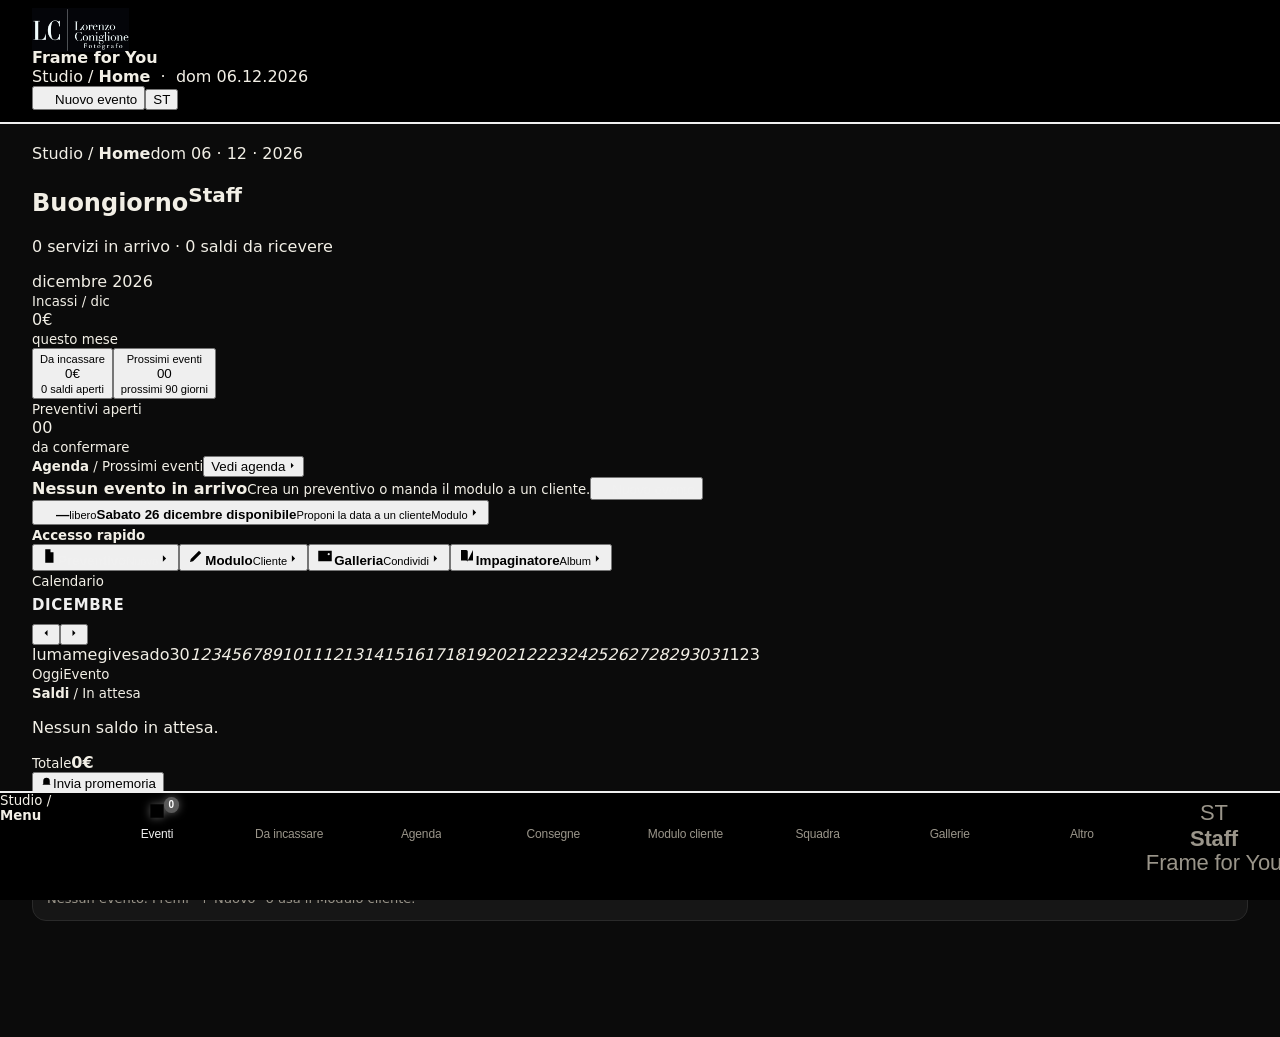
==== commit b5818b32: "Funzioni dal piano e chiusura Prova terminata all'ora esatta" ====
--- a/index.html
+++ b/index.html
@@ -1,12 +1,15 @@
 <!doctype html>
 <html lang="it"><head><meta charset="UTF-8" />
 <meta name="viewport" content="width=device-width, initial-scale=1.0, viewport-fit=cover" />
-<meta name="theme-color" content="#000000" /><link rel="manifest" href="./manifest.webmanifest?v=lc-fotografo-v63" />
+<meta name="theme-color" content="#000000" /><link rel="manifest" href="./manifest.webmanifest?v=lc-fotografo-v67" />
 <meta name="apple-mobile-web-app-title" content="LC Fotografo" /><link rel="icon" type="image/png" href="./favicon.png" /><link rel="apple-touch-icon" sizes="180x180" href="./icon-180.png" />
 <meta name="apple-mobile-web-app-capable" content="yes" /><meta name="apple-mobile-web-app-status-bar-style" content="black" />
-<title>Lorenzo Coniglione Fotografo</title>  <script type="module" crossorigin src="/assets/main-C7KQF6ZJ.js"></script>
-  <link rel="modulepreload" crossorigin href="/assets/preventivo-DHswY8y_.js">
-  <link rel="stylesheet" crossorigin href="/assets/preventivo-BN5jqcRF.css">
-  <link rel="stylesheet" crossorigin href="/assets/main-Q-q_CuCv.css">
+<title>Lorenzo Coniglione Fotografo</title>  <script type="module" crossorigin src="/assets/main-BkqE1yzy.js"></script>
+  <link rel="modulepreload" crossorigin href="/assets/brand-DkjjdkIt.js">
+  <link rel="modulepreload" crossorigin href="/assets/preventivo-BfY5Dco1.js">
+  <link rel="modulepreload" crossorigin href="/assets/videoGalleria-DQXX2fRR.js">
+  <link rel="stylesheet" crossorigin href="/assets/brand-s4m64xDM.css">
+  <link rel="stylesheet" crossorigin href="/assets/preventivo-CXu_sITa.css">
+  <link rel="stylesheet" crossorigin href="/assets/main-6wbNGmea.css">
 </head>
 <body><div id="root"></div></body></html>
--- a/assets/brand-s4m64xDM.css
+++ b/assets/brand-s4m64xDM.css
@@ -0,0 +1 @@
+:root{--bg:#0b0b0b;--card:#161616;--line:#2a2a2a;--red:#5a5a5a;--gold:#f0f0f0;--tx:#f2efe6;--mut:#9a958a;font-family:system-ui,-apple-system,Segoe UI,Roboto,sans-serif;color:var(--tx);background:var(--bg)}*{box-sizing:border-box}body{margin:0;background:var(--bg)}.top{background:#000}.app{max-width:720px;margin:0 auto;min-height:100vh;padding-bottom:84px}.top{position:sticky;top:0;z-index:5;background:#000;border-bottom:2px solid var(--gold);padding:12px 16px}.logo{color:var(--gold);font-size:20px;letter-spacing:.5px}.logo span{color:var(--red);font-weight:700}main{padding:12px}.card{background:var(--card);border:1px solid var(--line);border-radius:14px;padding:14px;margin-bottom:12px}h3{color:var(--gold);font-size:15px;margin:6px 0 10px;text-transform:uppercase;letter-spacing:.6px}.row{display:flex;gap:8px;align-items:center;margin-bottom:12px;flex-wrap:wrap}.row input{flex:1;min-width:110px}input,select,textarea{width:100%;background:#0e0e0e;color:var(--tx);border:1px solid var(--line);border-radius:10px;padding:11px;font-size:16px}input:focus,select:focus,textarea:focus{outline:none;border-color:var(--gold)}textarea{min-height:60px;resize:vertical}.campo{display:flex;flex-direction:column;gap:4px;margin-bottom:8px}.campo span{font-size:12px;color:var(--mut)}.grid2{display:grid;grid-template-columns:1fr 1fr;gap:0 10px}.grid3{display:grid;grid-template-columns:1fr 1fr 1fr;gap:0 8px}.coppia-ora{grid-column:1/-1;display:grid;grid-template-columns:1.4fr .8fr;gap:0 10px}.grid2 .campo:last-child:nth-child(odd){grid-column:1/-1}.btn{display:inline-flex;align-items:center;justify-content:center;gap:6px;background:#222;color:var(--tx);border:1px solid #3a3a3a;border-radius:10px;padding:11px 14px;font-size:15px;cursor:pointer;text-decoration:none;font-weight:600}.btn.sm{padding:7px 10px;font-size:13px}.btn.red{background:var(--red);border-color:var(--red);color:#fff}.btn.gold{background:var(--gold);border-color:var(--gold);color:#111}.btn.wa{background:#0f3d24;border-color:#1f7a47}.btn.danger{background:transparent;color:#ff6b6b;border-color:#5a1a1a}.btn.big{width:100%;padding:16px;font-size:18px}.btn:disabled{opacity:.4}.acts{display:flex;gap:8px;flex-wrap:wrap;margin:10px 0}.acts.sticky{position:sticky;bottom:76px;background:var(--bg);padding:8px 0}.ev .evhead{display:flex;justify-content:space-between;gap:10px;cursor:pointer}.ev small{display:block;color:var(--mut);font-size:12px;margin-top:3px;text-transform:capitalize}.right{text-align:right;display:flex;flex-direction:column;align-items:flex-end;gap:4px}.gold{color:var(--gold)}.red{color:#ff4d5e}.badge{font-size:11px;font-weight:700;padding:3px 8px;border-radius:20px;text-transform:uppercase;letter-spacing:.5px}.badge.p{border:1px solid var(--gold);color:var(--gold)}.badge.c{background:var(--red);color:#fff}.esempio{display:flex;justify-content:space-between;align-items:center;background:#1e1e1e;color:var(--gold);border-radius:8px;padding:4px 4px 4px 10px;margin-bottom:8px;font-size:13px}.pacchetti{display:grid;grid-template-columns:1fr 1fr;gap:8px}.pk{border:1px solid var(--line);border-radius:12px;padding:10px;display:flex;flex-direction:column;gap:3px;cursor:pointer}.pk input{display:none}.pk.on{border-color:var(--gold);background:#1c1c1c}.pk small{color:var(--mut);font-size:11px}.check{display:flex;align-items:center;gap:10px;padding:10px 0;border-bottom:1px solid var(--line)}.check input{width:22px;height:22px;accent-color:var(--red)}.poster-qta{border-bottom:1px solid var(--line)}.poster-qta>.check{border-bottom:0}.poster-qta .qta{display:flex;align-items:center;gap:10px;padding:0 0 10px 32px;font-size:14px;color:var(--mut)}.poster-qta .qta select{width:auto;min-width:72px;padding:6px 8px}.check span{flex:1}.check em{color:var(--gold);font-style:normal;font-size:14px}.check.locked{opacity:.75}.riga{display:flex;justify-content:space-between;gap:10px;padding:7px 0;border-bottom:1px dashed var(--line);font-size:14px}.riga small{color:var(--mut)}.riga.tot{font-size:17px;border:none;color:var(--gold)}.riga.ok{color:#7bd88f}.riga.click{cursor:pointer}.x{background:none;border:none;color:#ff6b6b;font-size:14px;margin-left:6px}.hint{color:var(--mut);font-size:13px}.warn{color:#ffb347;font-size:13px}.okmsg{color:#7bd88f;margin:8px 0 0;font-size:14px}.tabs{position:fixed;bottom:0;left:0;right:0;display:flex;background:#000;border-top:2px solid var(--gold);z-index:6;padding-bottom:env(safe-area-inset-bottom)}.tabs button{flex:1;background:none;border:none;color:var(--mut);padding:8px 2px;font-size:11px;display:flex;flex-direction:column;align-items:center;gap:2px}.tabs button span{font-size:20px}.tabs button.on{color:var(--gold)}.tabs button.on span{filter:drop-shadow(0 0 4px var(--red))}.modal{position:fixed;top:0;right:0;bottom:0;left:0;background:#000;z-index:10;display:flex;flex-direction:column}.modalbar{display:flex;gap:8px;align-items:center;padding:10px;border-bottom:1px solid var(--gold)}.modalbar b{flex:1;font-size:13px;overflow:hidden;text-overflow:ellipsis;white-space:nowrap}.modal .hint{text-align:center;margin:6px}.pdfpagine{flex:1;overflow:auto;background:#111;padding:8px 8px 24px}.pdfpagine figure{margin:0 0 14px}.pdfpagine figcaption{color:var(--gold);font-size:12px;margin:0 0 4px}.pdfpagine img{width:100%;height:auto;background:#fff;display:block}.clausole ol{padding-left:18px;font-size:13px;line-height:1.5;color:#ddd}.pkedit{border-bottom:1px solid var(--line);padding-bottom:8px;margin-bottom:10px}@media (max-width:380px){.grid3{grid-template-columns:1fr 1fr}}.toast{position:fixed;left:12px;right:12px;bottom:84px;z-index:20;padding:14px;border-radius:12px;font-weight:600;max-width:696px;margin:0 auto}.toast.ok{background:#1f5d36;color:#fff}.toast.err{background:var(--red);color:#fff}.confirm{border:1px solid var(--gold);border-radius:12px;padding:12px;margin-top:10px;background:#1c1c1c}details summary{list-style:none;margin-bottom:8px}details summary::-webkit-details-marker{display:none}.logoimg{display:block;height:44px;width:auto;margin:-4px 0}.cnt{display:inline-block;min-width:22px;padding:1px 7px;border-radius:12px;background:var(--red);color:#fff;font-size:12px;text-align:center;margin-left:6px;vertical-align:middle}.cnt.ok{background:#1f7a47}.prom{display:flex;justify-content:space-between;align-items:center;gap:10px;padding:10px 0;border-bottom:1px solid var(--line)}.prom small{display:block;color:var(--mut);font-size:12px;margin-top:3px;text-transform:capitalize}.prom .right{gap:6px}.click{cursor:pointer}.badge.ok{background:#1f7a47;color:#fff}.tabs button span{position:relative}.tabbadge{position:absolute;top:-4px;right:-12px;background:var(--red);color:#fff;font-style:normal;font-size:10px;font-weight:700;border-radius:10px;padding:0 5px;line-height:16px}.calhead{display:flex;justify-content:space-between;align-items:center;gap:8px;margin-bottom:10px}.calhead b{font-size:17px;color:var(--gold)}.calhead h3{margin:0}.cal{display:grid;grid-template-columns:repeat(7,1fr);gap:4px}.dow{text-align:center;color:var(--mut);font-size:12px;padding:4px 0}.day{aspect-ratio:1;background:#0e0e0e;border:1px solid var(--line);border-radius:8px;color:var(--tx);font-size:14px;display:flex;flex-direction:column;align-items:center;justify-content:center;padding:0;cursor:pointer}.day i{font-style:normal;font-size:11px;color:var(--gold);line-height:1}.day.has{border-color:var(--gold);background:#1c1c1c}.day.clash{border-color:#ff6b6b;background:#3a1010}.day.clash i{color:#ff6b6b;font-weight:700}.day.today{outline:2px solid var(--red)}.day.sel{background:var(--gold);color:#111}.day.sel i{color:#111}.warnbox{border-color:#ff6b6b;background:#2a0f0f}.warnbox b{color:#ffb3b3}.chart{display:flex;align-items:flex-end;gap:4px;height:150px;padding:8px 0;border-bottom:1px solid var(--line)}.bar{flex:1;display:flex;flex-direction:column;align-items:center;justify-content:flex-end;height:100%}.bar span{display:block;width:100%;background:linear-gradient(var(--gold),#6e6e6e);border-radius:4px 4px 0 0;min-height:1px}.bar small{font-size:10px;color:var(--mut);margin-top:3px}.bar em{font-style:normal;font-size:9px;color:var(--tx);margin-bottom:2px}.check.cons input[type=date]{width:auto;padding:6px 8px;font-size:14px}.ok-msg{color:#7bd88f;font-weight:600;margin:8px 0 0}.tabs button{font-size:10px}.blocco{min-height:100vh;display:flex;flex-direction:column;align-items:center;justify-content:center;gap:14px;padding:24px;text-align:center;background:#000}.blocco .logoimg{height:70px;margin-bottom:10px}.blocco h2{color:var(--gold);margin:0}.blocco p{margin:0}.blocco a.btn{text-decoration:none;display:inline-block}.licavviso{background:#1e1e1e;color:var(--gold);padding:10px 16px;font-size:14px;border-bottom:1px solid var(--line)}.licavviso a{color:var(--tx);font-weight:600}.licprova{display:flex;flex-wrap:wrap;align-items:center;gap:6px;justify-content:center;text-align:center;font-size:15px}.licprova .conto{font-variant-numeric:tabular-nums;color:var(--tx);font-size:17px}.licprova a{margin-left:6px}.day u{text-decoration:none;font-size:10px;color:silver;line-height:1}.day.gimp:not(.has){border-color:#6a6a6a}.occ{display:flex;gap:8px;margin:2px 0 12px}.occ button{flex:1;min-height:46px;border-radius:12px;border:1px solid var(--line);background:#141414;color:var(--tx);font-size:14px;padding:8px 4px}.occ button:disabled{opacity:.35}.occ button.on{background:var(--gold);color:#111;border-color:var(--gold);font-weight:650}.gimpegno{text-decoration:none;color:var(--tx);border-left:3px solid #9a9a9a;padding-left:8px}.gimpegno small{color:var(--mut)}.gcal .gcal-ok{margin-left:6px;font-size:11px;vertical-align:middle}.gcal select{width:100%}.gcal-ev{margin:-4px 4px 10px}.gimport ol{margin:8px 0 6px;padding-left:20px;line-height:1.5}.gimport ol li{margin:3px 0}.gimport details{margin:10px 0}.gimport summary{cursor:pointer;padding:4px 0}.gimport .btn.danger{margin-top:4px}.listino-tipi{display:flex;flex-wrap:wrap;gap:6px;margin:8px 0 10px}.listino-titolo{margin:6px 0}.pk-extra{margin-top:6px}.pk-flag{display:flex;flex-wrap:wrap;gap:14px;margin:4px 0}.promo-edit{border:1px dashed rgba(200,160,80,.5);border-radius:10px;padding:8px 10px;margin-top:6px}.promo-edit.on{border-style:solid;background:#c8a05014}.promo-stato{font-size:.8em;padding:1px 8px;border-radius:9px;background:#7f7f7f33;margin-left:6px}.promo-stato.on{background:#2e7d32;color:#fff}.grid3{display:grid;grid-template-columns:repeat(auto-fit,minmax(140px,1fr));gap:8px}.prezzo-vecchio{opacity:.6;font-weight:400;margin-right:4px}.promo-tag,.promo-firmato{display:block;font-style:normal;font-size:.75em;font-weight:600;color:#c0392b}.promo-firmato{color:inherit;opacity:.7;font-weight:400}.firmapad{position:fixed;top:0;right:0;bottom:0;left:0;z-index:30;background:#000;display:flex;flex-direction:column;gap:8px;padding:max(10px,env(safe-area-inset-top)) max(10px,env(safe-area-inset-right)) max(10px,env(safe-area-inset-bottom)) max(10px,env(safe-area-inset-left));overscroll-behavior:none;touch-action:none;user-select:none;-webkit-user-select:none}.firmabar{display:flex;align-items:center;gap:10px;border-bottom:1px solid var(--gold);padding-bottom:8px}.firmabar div{flex:1;display:flex;flex-direction:column}.firmabar b{color:var(--gold);text-transform:uppercase;letter-spacing:.6px;font-size:14px}.firmabar small{font-size:17px;font-weight:700}.firmaarea{flex:1;position:relative;background:#fff;border-radius:12px;min-height:140px;overflow:hidden}.firmaarea canvas{position:absolute;top:0;right:0;bottom:0;left:0;width:100%;height:100%;display:block;touch-action:none;cursor:crosshair;z-index:2}.firmalinea{position:absolute;left:6%;right:6%;bottom:24%;border-bottom:1.5px dashed #b9b2a0;z-index:1}.firmalinea span{position:absolute;left:0;bottom:4px;color:#b9b2a0;font-size:18px}.firmaph{position:absolute;top:0;right:0;bottom:0;left:0;margin:0;display:flex;align-items:center;justify-content:center;color:#c9c2b0;font-size:22px;z-index:1;pointer-events:none}.firmalegale{margin:0;font-size:13px;color:var(--tx);text-align:center}.firmaacts{display:flex;gap:10px}.firmaacts .btn{flex:1;padding:14px}@media (orientation:landscape) and (max-height:520px){.firmapad{gap:5px}.firmabar{padding-bottom:4px}.firmabar small{font-size:15px}.firmaacts .btn{padding:9px}.firmalegale{font-size:12px}}.firmaimg{background:#fff;border-radius:10px;padding:8px;display:flex;justify-content:center;margin-bottom:8px}.firmaimg img{max-width:100%;max-height:110px}.badge.firm{background:#1f7a47;color:#fff}.pk-album{border:1px solid var(--line);border-radius:12px;padding:10px 12px;margin:10px 0;background:#ffffff08}.pk-album.on{border-color:var(--gold);background:#c9a22714}.sw-riga{display:flex;align-items:center;justify-content:space-between;gap:12px;cursor:pointer;min-height:44px}.sw-riga span{display:flex;flex-direction:column;gap:2px}.sw-riga b{font-size:16px}.sw-riga small{color:var(--mut);font-size:13px}.sw-riga input{-moz-appearance:none;appearance:none;-webkit-appearance:none;flex:none;width:52px;height:30px;border-radius:15px;background:#3a3a3a;border:1px solid #666;position:relative;margin:0;cursor:pointer;transition:background .15s}.sw-riga input:after{content:"";position:absolute;top:3px;left:3px;width:24px;height:24px;border-radius:50%;background:#fff;transition:left .15s}.sw-riga input:checked{background:var(--gold)}.sw-riga input:checked:after{left:25px}.pk-album .grid2{margin-top:8px}select{-webkit-appearance:none;-moz-appearance:none;appearance:none;background-image:url("data:image/svg+xml,%3Csvg xmlns='http://www.w3.org/2000/svg' width='12' height='8'%3E%3Cpath d='M1 1l5 5 5-5' fill='none' stroke='%239a958a' stroke-width='2'/%3E%3C/svg%3E");background-repeat:no-repeat;background-position:right 12px center;padding-right:34px}.prezzi-pag{display:flex;flex-direction:column;gap:12px}.prezzi-pk{display:flex;flex-direction:column;gap:12px;min-width:0}.extra-card{min-width:0}.tipi-chips{display:flex;gap:8px;overflow-x:auto;-webkit-overflow-scrolling:touch;scrollbar-width:none;margin:0 -16px;padding:2px 16px 6px;scroll-snap-type:x proximity}.tipi-chips::-webkit-scrollbar{display:none}.chip{flex:none;min-height:44px;padding:0 16px;border-radius:22px;border:1px solid var(--line);background:var(--card);color:var(--tx);font-size:15px;white-space:nowrap;cursor:pointer;scroll-snap-align:start}.chip.on{background:var(--gold);border-color:var(--gold);color:#000;font-weight:700}.chips{display:flex;flex-wrap:wrap;gap:8px;margin-top:8px}.pk-titolo{margin:4px 0 0;font-size:14px;letter-spacing:.5px;text-transform:uppercase;color:var(--mut)}.pk-lista{display:flex;flex-direction:column;gap:10px}.pk-card{background:var(--card);border:1px solid var(--line);border-radius:14px;overflow:hidden}.pk-card.aperta,.pk-card.scelta{border-color:var(--gold)}.pk-card.scelta{box-shadow:0 0 0 2px var(--gold)}.pk-testa{all:unset;box-sizing:border-box;width:100%;display:flex;align-items:center;gap:12px;padding:14px;min-height:64px;cursor:pointer}.pk-nome{flex:1;min-width:0;display:flex;flex-direction:column;gap:3px}.pk-nome b{font-size:17px}.pk-nome small{color:var(--mut);font-size:13px;white-space:nowrap;overflow:hidden;text-overflow:ellipsis}.pk-prezzo{display:flex;flex-direction:column;align-items:flex-end;gap:2px;flex:none}.pk-prezzo b{font-size:17px;color:var(--gold)}.pk-prezzo s{color:var(--mut);font-size:13px}.pk-prezzo b.promo{color:#7bd88f}.pk-prezzo small{font-size:12px;color:var(--mut)}.chev{flex:none;color:var(--mut);font-size:16px;width:16px;text-align:center}.pk-corpo{padding:12px 14px 14px;display:flex;flex-direction:column;gap:10px;border-top:1px solid var(--line)}.pk-piano{display:flex;flex-direction:column;gap:8px}.pk-rate-riga{display:flex;flex-direction:column;gap:4px;padding-bottom:8px;border-bottom:1px dashed var(--line)}.pk-servizi b{font-size:14px}.pk-fondo{display:flex;justify-content:flex-end}.promo-edit{border:1px solid var(--line);border-radius:12px;padding:0 12px}.promo-edit.on{border-color:#7bd88f}.promo-testa{all:unset;box-sizing:border-box;width:100%;display:flex;align-items:center;gap:10px;min-height:48px;cursor:pointer}.promo-testa b{flex:1}.promo-stato.no{color:var(--mut);font-size:13px}.promo-edit .grid3{padding-bottom:10px}.nuovo-pk{min-height:50px;border-style:dashed;width:100%}.extra-card h4{margin:14px 0 4px;font-size:13px;color:var(--mut);text-transform:uppercase;letter-spacing:.5px}.extra-riga{display:flex;align-items:flex-start;justify-content:space-between;gap:8px 12px;min-height:52px;border-bottom:1px solid var(--line);flex-wrap:wrap}.compreso{display:flex;align-items:flex-start;gap:6px;font-size:13px;color:var(--mut);line-height:1.25;flex:1 1 100%;max-width:100%;justify-content:flex-end}.compreso span{white-space:normal}.compreso.on{color:#e7c27a}.compreso input{width:16px;height:16px;margin-top:1px;accent-color:#e7c27a;flex:none}.compreso-box{flex:0 1 auto;max-width:100%;align-self:center}.compreso-box.aperta{flex:1 1 100%;align-self:stretch}.compreso-testa{display:inline-flex;align-items:center;gap:8px;max-width:100%;min-height:36px;padding:0 10px;border-radius:10px;border:1px solid var(--line);background:transparent;color:var(--mut);font-size:13px;text-align:left}.compreso-box.aperta .compreso-testa{display:flex;width:100%}.compreso-box.on .compreso-testa{border-color:#e7c27a;color:#e7c27a}.compreso-testa .segno{width:16px;height:16px;border:1.5px solid currentColor;border-radius:4px;display:inline-flex;align-items:center;justify-content:center;font-size:11px;line-height:1;flex:none}.compreso-box.on .segno{background:#e7c27a;color:#111;border-color:#e7c27a}.compreso-testa span{white-space:normal;line-height:1.2}.compreso-testa i{margin-left:auto;font-style:normal;flex:none}.compreso-lista{display:flex;flex-direction:column;gap:2px;width:100%;margin-top:6px;padding:4px 8px;border:1px solid var(--line);border-radius:10px}.compreso-voce{display:flex;align-items:flex-start;gap:8px;min-height:40px;padding:8px 2px;font-size:14px}.compreso-voce input{width:18px;height:18px;margin-top:1px;accent-color:#e7c27a;flex:none}.compreso-voce span{white-space:normal;line-height:1.25}.compreso-voce.on{color:#e7c27a}.pk-corpo .compreso{grid-column:1/-1;justify-content:flex-start}.extra-gruppo .extra-riga:last-child{border-bottom:0}.extra-riga>span:first-child{flex:1;font-size:15px}.extra-val{display:flex;align-items:center;gap:6px;flex:1 1 180px;flex-wrap:wrap;justify-content:flex-end;max-width:100%}.extra-val i{font-style:normal;color:var(--mut)}.extra-val input{width:96px;text-align:right;padding:10px}.extra-custom{display:flex;align-items:center;gap:8px;min-height:48px;border-top:1px dashed var(--line);padding:6px 0;flex-wrap:wrap}.extra-custom>input{flex:1;min-width:0}.extra-custom>textarea{flex:1 1 100%;min-height:72px;background:#111;color:var(--tx);border:1px solid #3a3a3a;border-radius:8px;padding:8px}.extra-nuovo{display:flex;flex-wrap:wrap;gap:8px;align-items:center;margin-top:12px}.extra-nuovo>input,.extra-nuovo>select{flex:1 1 140px;min-width:0}@media (max-width:560px){.extra-card h4{margin:8px 0 0}.extra-riga{display:grid;grid-template-columns:minmax(0,1fr) auto;gap:4px 8px;min-height:0;padding:6px 0;align-items:center}.extra-val{flex:none;justify-content:flex-end}.extra-val input{width:74px;padding:7px 8px}.compreso-box{grid-column:1 / -1;align-self:start;justify-self:start}.compreso-box.aperta{justify-self:stretch}.compreso-testa{min-height:32px;padding:0 8px;width:auto}.compreso-box.aperta .compreso-testa{width:100%}.compreso-voce{min-height:0;padding:4px 2px}.extra-custom{display:grid;grid-template-columns:minmax(0,1fr) auto;gap:6px;min-height:0;padding:6px 0;align-items:center}.extra-custom>input{grid-column:1 / -1}.extra-custom>.btn{justify-self:end}.extra-custom .compreso-box{grid-column:1 / -1}.extra-nuovo{gap:6px;margin-top:8px}}.info-btn{all:unset;cursor:pointer;color:var(--mut);padding:0 6px;font-size:16px}.info-txt{margin:4px 0}.sez-titolo{margin:18px 2px 6px;font-size:15px}.btn.ghost{background:transparent;border:1px solid var(--line);color:var(--mut);align-self:center}.sw-riga input:checked{background:#2e9d5b;border-color:#2e9d5b}.extra-val input::-webkit-outer-spin-button,.extra-val input::-webkit-inner-spin-button,.pk-corpo input::-webkit-outer-spin-button,.pk-corpo input::-webkit-inner-spin-button{-webkit-appearance:none;margin:0}.extra-val input,.pk-corpo input[type=number]{-moz-appearance:textfield;-webkit-appearance:textfield;appearance:textfield}.v-impagina>.imp-pagina{grid-column:1/-1}.imp-pagina label.hint input,.imp-pagina label.hint select,.imp-pagina .imp-cerca{display:block;width:100%;margin:6px 0;background:#111;color:var(--tx);border:1px solid #3a3a3a;border-radius:8px;padding:8px;box-sizing:border-box}.imp-editor{display:flex;gap:16px;align-items:flex-start}.imp-lavoro{flex:1;min-width:0;display:flex;justify-content:center;align-items:flex-start}.imp-pannello{width:340px;flex:0 0 340px;position:sticky;top:8px;max-height:calc(100dvh - 24px);overflow:auto}.imp-editor .imp-stage{overflow:hidden;background:transparent;border:0}@media (max-width:860px){.imp-editor{flex-direction:column}.imp-pannello{width:auto;flex:1 1 auto;position:static;max-height:none}}.imp-tools{display:flex;flex-wrap:wrap;gap:8px;margin:10px 0}.imp-sfoglia{position:relative}.imp-stage{width:100%;overflow:auto;border-radius:12px;background:#1a1a1a;border:1px solid #3a3a3a;touch-action:none}.imp-safe{position:absolute;border:3px dashed #c6a15b;pointer-events:none;z-index:40;box-sizing:border-box}.imp-num{position:absolute;left:0;right:0;bottom:2%;text-align:center;z-index:41;pointer-events:none;color:#111}.imp-colore{display:flex;align-items:center;gap:6px}.imp-tono{width:28px;height:28px;border-radius:50%;border:1px solid #666;padding:0}.imp-freccia{position:absolute;top:50%;transform:translateY(-50%);z-index:6;width:44px;height:72px;border:0;border-radius:12px;background:#0000008c;color:#fff;font-size:32px;line-height:1;cursor:pointer}.imp-freccia.sx{left:8px}.imp-freccia.dx{right:8px}.imp-freccia:disabled{opacity:.28}.imp-dissolvi{animation:impFade .55s ease}@keyframes impFade{0%{opacity:0}to{opacity:1}}.imp-tela{transform-origin:top left;position:relative}.imp-sfondo{position:absolute;top:0;right:0;bottom:0;left:0;width:100%;height:100%;object-fit:cover;pointer-events:none;z-index:0}.imp-el{position:absolute;box-sizing:border-box;overflow:hidden;cursor:grab;background:#f3f3f3}.imp-el.on{outline:4px solid #c6a15b;outline-offset:-4px}.imp-el img{position:absolute;pointer-events:none;max-width:none}.imp-vuota,.imp-testo{display:flex;align-items:center;justify-content:center;width:100%;height:100%;color:#666}.imp-testo{white-space:nowrap}.imp-resize{position:absolute;right:0;bottom:0;width:28px;height:28px;background:#c6a15b;cursor:nwse-resize;z-index:5}.imp-scheda{margin-top:10px}.imp-griglia{display:grid;grid-template-columns:repeat(auto-fill,minmax(150px,1fr));gap:10px}.imp-card{padding:8px;text-align:left}.imp-card.sel{outline:2px solid var(--gold)}.imp-mini-btn{background:transparent;color:inherit;border:0;width:100%;cursor:pointer;text-align:left}.imp-mini-box{height:120px;display:flex;align-items:center;justify-content:center;background:#111;border-radius:8px;overflow:hidden}.imp-mini{position:relative;max-height:110px;max-width:100%}.imp-mini i,.imp-mini em{position:absolute;overflow:hidden}.imp-mini i img{width:100%;height:100%;object-fit:cover;display:block}.imp-mini em{font-size:7px;line-height:1}.imp-voce{display:flex;flex-direction:column;align-items:flex-start;width:100%;margin-top:8px;cursor:pointer;color:inherit}.imp-voce small,.imp-card small{color:var(--mut);display:block}.st{position:fixed;top:0;right:0;bottom:0;left:0;z-index:900;display:grid;background:#2a2a2a;color:#eee;font-size:13px;grid-template-columns:210px minmax(0,1fr) 172px;grid-template-rows:auto auto minmax(0,1fr) auto;grid-template-areas:"top top top" "ctx ctx ctx" "sx tela dx" "giu giu giu";padding:env(safe-area-inset-top) env(safe-area-inset-right) 0 env(safe-area-inset-left);user-select:none;-webkit-user-select:none}.st button{font:inherit}.st-b{background:#474747;color:#f0f0f0;border:1px solid #5c5c5c;border-radius:6px;padding:6px 10px;min-height:32px;cursor:pointer;white-space:nowrap;line-height:1.1}.st-b:hover:not(:disabled){background:#555}.st-b:disabled{opacity:.4;cursor:default}.st-b.on{background:#d9d9d9;color:#111;border-color:#d9d9d9}.st-b.gold{background:#e8e8e8;color:#111;border-color:#e8e8e8;font-weight:600}.st-b.danger,.st-tendina .danger{color:#ff8a80}.st-top{grid-area:top;display:flex;align-items:center;gap:8px;padding:8px 10px;background:#1d1d1d;border-bottom:1px solid #111;flex-wrap:wrap}.st-titolo{display:flex;flex-direction:column;min-width:0;max-width:340px;margin:0 6px}.st-titolo b{white-space:nowrap;overflow:hidden;text-overflow:ellipsis}.st-titolo small{color:#a8a8a8;font-size:11px;white-space:nowrap;overflow:hidden;text-overflow:ellipsis}.st-gruppo{display:flex;gap:2px}.st-gruppo .st-b{border-radius:0}.st-gruppo .st-b:first-child{border-radius:6px 0 0 6px}.st-gruppo .st-b:last-child{border-radius:0 6px 6px 0}.st-zoom{min-width:56px}.st-spazio{flex:1}.st-occ{color:#ddd;font-size:12px;max-width:260px;overflow:hidden;text-overflow:ellipsis;white-space:nowrap}.st-menu{position:relative}.st-tendina{position:absolute;top:calc(100% + 4px);left:0;min-width:250px;background:#303030;border:1px solid #555;border-radius:8px;box-shadow:0 12px 30px #00000080;padding:6px;z-index:20;display:flex;flex-direction:column;gap:2px}.st-menu.dx .st-tendina{left:auto;right:0}.st-tendina button,.st-tendina a{background:transparent;border:0;color:#eee;text-align:left;padding:9px 10px;border-radius:6px;cursor:pointer;font-size:13px;word-break:break-all}.st-tendina button:hover:not(:disabled){background:#454545}.st-tendina button:disabled{opacity:.4}.st-tendina label{display:flex;flex-direction:column;gap:4px;padding:6px 10px;color:#bbb;font-size:12px}.st-tendina input{background:#1b1b1b;color:#eee;border:1px solid #555;border-radius:6px;padding:7px}.st-ctx{grid-area:ctx;display:flex;align-items:center;gap:6px;padding:6px 10px;background:#353535;border-bottom:1px solid #1e1e1e;overflow-x:auto;scrollbar-width:thin;min-height:46px}.st-ctx>*{flex:none}.st-tit{color:#fff;margin-right:4px}.st-mut{color:#a5a5a5;font-size:12px}.st-sep{width:1px;height:24px;background:#555;margin:0 4px}.st-seg{display:inline-flex;background:#232323;border:1px solid #4e4e4e;border-radius:7px;padding:2px;gap:2px}.st-seg button{background:transparent;border:0;color:#cfcfcf;padding:5px 9px;border-radius:5px;cursor:pointer;white-space:nowrap;min-height:28px}.st-seg button.on{background:#d9d9d9;color:#111}.st-largo{display:flex;width:100%}.st-largo button{flex:1;padding:5px 2px}.st-colore{display:inline-flex;width:30px;height:30px;border-radius:50%;overflow:hidden;border:1px solid #777;cursor:pointer}.st-colore input{width:44px;height:44px;margin:-7px;border:0;padding:0;background:none;cursor:pointer}.st-range{display:inline-flex;align-items:center;gap:6px;color:#ccc;font-size:12px}.st-range input{width:110px}.st-testo{background:#1b1b1b;color:#eee;border:1px solid #555;border-radius:6px;padding:6px 8px;width:200px}.st-sel{background:#1b1b1b;color:#eee;border:1px solid #555;border-radius:6px;padding:6px;max-width:100%}.st-pan{background:#383838;display:flex;flex-direction:column;min-height:0;overflow:hidden}.st-riga{display:flex;align-items:center;gap:8px;padding:7px 8px;flex-wrap:wrap}.st-riga>b{font-size:12px;text-transform:uppercase;letter-spacing:.06em;color:#ddd}.st-modelli{grid-area:sx;border-right:1px solid #1e1e1e;gap:6px;padding-bottom:6px}.st-modelli>.st-seg,.st-modelli>.st-chips,.st-modelli>.st-sel{margin:0 8px}.st-chips{display:flex;flex-wrap:wrap;gap:3px;align-items:center}.st-chips button{background:#2a2a2a;border:1px solid #4e4e4e;color:#ddd;border-radius:5px;min-width:28px;height:26px;padding:0 6px;cursor:pointer}.st-chips button.on{background:#d9d9d9;color:#111}.st-griglia{overflow-y:auto;display:grid;grid-template-columns:repeat(auto-fill,minmax(84px,1fr));gap:8px;padding:4px 8px 10px;align-content:start;flex:1;min-height:0}.st-lay{background:#2d2d2d;border:1px solid #474747;border-radius:6px;padding:6px 4px 4px;display:flex;flex-direction:column;align-items:center;gap:4px;cursor:pointer;color:#bbb}.st-lay:hover{border-color:#bbb}.st-lay small{font-size:10px;line-height:1.1;max-width:100%;overflow:hidden;text-overflow:ellipsis;white-space:nowrap}.st-fogli{grid-area:dx;border-left:1px solid #1e1e1e}.st-icone{display:flex;gap:3px;padding:0 8px 6px}.st-icone .st-b{padding:4px 0;flex:1;min-height:28px}.st-lista{overflow-y:auto;flex:1;min-height:0;padding:2px 8px 10px;display:flex;flex-direction:column;gap:8px}.st-foglio{background:transparent;border:2px solid transparent;border-radius:6px;padding:4px;display:flex;flex-direction:column;align-items:center;gap:3px;cursor:pointer;color:#ccc}.st-foglio.on{border-color:#3d8bfd;background:#2f3b4d}.st-foglio small{font-size:10.5px}.st-centro{grid-area:tela;position:relative;display:flex;flex-direction:column;min-width:0;min-height:0;background:#4b4b4b}.st-lavoro{flex:1;min-height:0;overflow:auto;display:grid;place-items:center;padding:12px;touch-action:pan-x pan-y}.st-stage{position:relative;overflow:hidden;box-shadow:0 6px 24px #00000073;flex:none;touch-action:none}.st-stage .imp-tela{position:absolute;left:0;top:0}.st-sotto{display:flex;align-items:center;justify-content:center;gap:10px;padding:5px;background:#3c3c3c;border-top:1px solid #2a2a2a;font-size:12px;color:#ccc}.st-sotto .st-b{min-height:28px;padding:2px 14px;font-size:18px}.st-toast{position:absolute;left:50%;bottom:48px;transform:translate(-50%);background:#141414f0;color:#eee;padding:9px 14px;border-radius:8px;max-width:min(560px,90%);font-size:13px;z-index:30;margin:0;box-shadow:0 6px 20px #00000080;pointer-events:none}.st-toast.err{color:#ffb4a8;border:1px solid #8a2b22}.st-fondo{position:absolute;overflow:hidden;z-index:0}.st-fondo img{position:absolute;top:0;right:0;bottom:0;left:0;width:100%;height:100%;object-fit:cover;pointer-events:none}.st-deco{background:transparent}.st-vuota{position:absolute;top:0;right:0;bottom:0;left:0;display:flex;align-items:center;justify-content:center;color:#8a8a8a;font-weight:300}.st-resize{position:absolute;right:0;bottom:0;background:#3d8bfd;cursor:nwse-resize;z-index:5}.st .imp-el.on{outline:none}.st .imp-el.on:after{content:"";position:absolute;top:0;right:0;bottom:0;left:0;border:calc(2.5px / var(--k,1)) solid #3d8bfd;pointer-events:none}.st-modelli.largo .st-griglia{grid-template-columns:1fr}.st-num{position:absolute;text-align:center;z-index:301;pointer-events:none;font-family:Georgia,serif}.st-abb{position:absolute;background:#dc282838;pointer-events:none;z-index:400}.st-taglio{position:absolute;border:1px dashed rgba(220,30,30,.9);pointer-events:none;z-index:401;box-sizing:border-box}.st-sicuro{position:absolute;border:1px dashed rgba(40,140,255,.75);pointer-events:none;z-index:401;box-sizing:border-box}.st-piega{position:absolute;background:#0000008c;pointer-events:none;z-index:402;box-shadow:0 0 0 1px #ffffff59}.st-dorso{position:absolute;background:repeating-linear-gradient(90deg,#ffaa0024 0,#ffaa0024 6px,#ffaa000f 6px,#ffaa000f 12px);pointer-events:none;z-index:399}.st-etich{position:absolute;text-align:center;color:#c82828d9;font-weight:600;pointer-events:none;z-index:403;font-family:system-ui,sans-serif;letter-spacing:.08em;text-transform:uppercase}.st-mini-bg{position:absolute;top:0;right:0;bottom:0;left:0;width:100%;height:100%;object-fit:cover}.st-mini-fondo{position:absolute;overflow:hidden}.st-mini-fondo img{position:absolute;top:0;right:0;bottom:0;left:0;width:100%;height:100%;object-fit:cover}.imp-mini u{position:absolute;top:0;bottom:0;width:1px;background:#00000059;text-decoration:none}.st-tabs{display:none}.st-foto{grid-area:giu;border-top:1px solid #1e1e1e;background:#333}.st-foto .st-riga{padding:6px 10px;border-bottom:1px solid #2a2a2a}.st-guida{margin:4px 10px 0}.st-strip{display:flex;gap:10px;overflow-x:auto;padding:8px 10px 12px;min-height:100px;align-items:center;scrollbar-width:thin;touch-action:pan-x}.st-th{position:relative;flex:none;height:84px;min-width:56px;padding:0;border:2px solid transparent;border-radius:4px;background:#222;cursor:grab;touch-action:pan-x;-webkit-touch-callout:none}.st-th img{height:80px;width:auto;max-width:130px;display:block;border-radius:2px;pointer-events:none}.st-th>span{display:block;width:60px;height:80px;background:#444}.st-th.sel{border-color:#3d8bfd}.st-th.usata img{opacity:.72}.st-th em{position:absolute;right:-5px;bottom:-5px;background:#2fb344;color:#fff;font-style:normal;font-size:10px;font-weight:700;min-width:18px;height:18px;border-radius:9px;display:grid;place-items:center;border:2px solid #333}.st-fantasma{position:fixed;width:90px;height:auto;transform:translate(-50%,-60%);opacity:.85;pointer-events:none;z-index:1000;box-shadow:0 8px 24px #0009;border:2px solid #fff}.st-anteprima{position:fixed;top:0;right:0;bottom:0;left:0;z-index:950;background:#0a0a0af5;display:flex;flex-direction:column}.st-ante-barra{display:flex;justify-content:space-between;align-items:center;padding:10px 14px;color:#ddd}.st-ante-libro{flex:1;display:flex;align-items:center;justify-content:center;gap:10px;min-height:0}.st-ante-foglio{box-shadow:0 20px 60px #000000b3}.st-freccia{font-size:26px;min-height:64px;padding:0 12px}@media (max-width:900px){.st{grid-template-columns:1fr;grid-template-rows:auto auto minmax(38vh,1fr) auto minmax(0,auto);grid-template-areas:"top" "ctx" "tela" "tabs" "pan";font-size:13px}.st-top{gap:5px;padding:6px;flex-wrap:nowrap;overflow-x:auto;scrollbar-width:none}.st-titolo{max-width:46vw;flex:0 0 auto}.st-titolo small{font-size:10px}.st-top .st-spazio{display:none}.st-foto .st-riga{flex-wrap:nowrap;overflow-x:auto;scrollbar-width:none}.st-foto .st-riga>*{flex:none}.st-toast{bottom:44px;font-size:12px;padding:6px 10px}.st-lbl{display:none}.st-tabs{grid-area:tabs;display:flex;background:#1d1d1d;border-top:1px solid #111}.st-tabs button{flex:1;background:transparent;border:0;color:#aaa;padding:10px 0;font-size:13px;border-bottom:2px solid transparent}.st-tabs button.on{color:#fff;border-bottom-color:#3d8bfd}.st-pan{grid-area:pan;display:none;max-height:36vh;border:0}.st-pan.on{display:flex}.st-foto{max-height:none}.st-lista{flex-direction:row;overflow-x:auto;overflow-y:hidden}.st-foglio{flex:none}.st-griglia{grid-template-columns:repeat(auto-fill,minmax(92px,1fr))}.st-menu .st-tendina{position:fixed;left:8px;right:8px;top:auto;bottom:calc(8px + env(safe-area-inset-bottom));max-height:70vh;overflow:auto}.st-menu.dx .st-tendina{left:8px;right:8px}.st-b{min-height:36px}.st-foto,.st-pan.st-modelli,.st-pan.st-fogli{padding-bottom:env(safe-area-inset-bottom)}}.imp-mio{display:inline-flex;align-items:center;gap:6px;background:#1c1c1c;border:1px solid #3a3a3a;border-radius:14px;padding:3px 4px 3px 10px;font-size:13px}.imp-mio button{background:transparent;border:0;color:var(--mut);cursor:pointer}.st-giro{position:absolute;overflow:visible;pointer-events:none}.st-giro img{position:absolute;max-width:none;pointer-events:none}.st .imp-el.meta:after{content:"";position:absolute;top:0;right:0;bottom:0;left:0;border:calc(4px / var(--k,1)) solid #2fb344;background:#2fb3442e;pointer-events:none}.st .imp-el.via{opacity:.45}.st-aiuto{position:absolute;background:#ff2fb3;pointer-events:none;z-index:420}.st-presa{position:absolute;left:0;top:0;background:#3d8bfd;color:#fff;cursor:move;z-index:6;display:grid;place-items:center;font-style:normal;line-height:1}.st-foglio.preso{opacity:.4}.st-foglio.prima{box-shadow:0 -4px #3d8bfd}.st-foglio.dopo{box-shadow:0 4px #3d8bfd}.st-foglio{touch-action:pan-y;-webkit-touch-callout:none}.st-num-in{width:42px;background:#1b1b1b;color:#eee;border:1px solid #555;border-radius:5px;padding:4px;text-align:right}.st-range output{min-width:38px;color:#ddd;font-variant-numeric:tabular-nums}@media (max-width:900px){.st-foglio.prima{box-shadow:-4px 0 #3d8bfd}.st-foglio.dopo{box-shadow:4px 0 #3d8bfd}.st-foglio{touch-action:pan-x}}.st-foglio img,.st-foglio *{-webkit-user-drag:none;user-select:none;-webkit-user-select:none}@media (min-width:900px){.st-ctx{flex-wrap:wrap;overflow-x:visible;row-gap:4px}}.st-primo{background:#3d8bfd!important;border-color:#3d8bfd!important;color:#fff!important;font-weight:600}.st-chip{background:#474747;color:#f0f0f0;border:1px solid #5c5c5c;border-radius:14px;padding:4px 10px;cursor:pointer;font-size:12px}.st-chip:hover{background:#5a5a5a}.st-controllo{align-items:center;justify-content:center;background:#0a0a0ab3}.st-dialogo{background:#2e2e2e;color:#eee;border:1px solid #555;border-radius:10px;padding:16px 18px;max-width:min(560px,94vw);display:flex;flex-direction:column;gap:12px;box-shadow:0 12px 40px #0009}.st-dialogo>b{font-size:16px}.st-ctl{display:flex;flex-direction:column;gap:6px}.st-ctl small{color:#aaa}.st-dialogo-bottoni{display:flex;flex-wrap:wrap;gap:8px;justify-content:flex-end}.sp{position:fixed;top:0;right:0;bottom:0;left:0;z-index:940;background:#3a3a3a;color:#eee;display:flex;flex-direction:column;font-size:13px}.sp>*{flex:none}.sp>.sp-centro{flex:1 1 0;min-height:0}.sp-centro>*{flex:none}.sp input.st-num-in{width:56px}.sp>.sp-storia{flex:0 0 34vh;min-height:150px}.sp select,.sp input{width:auto;margin:0}.sp-top{display:flex;align-items:center;gap:8px;padding:8px 12px;background:#2b2b2b;border-bottom:1px solid #1e1e1e}.sp-tit{font-size:15px}.sp-info{color:#bbb}.sp-opz{display:flex;flex-wrap:wrap;align-items:center;gap:6px 8px;padding:6px 12px;background:#353535;border-bottom:1px solid #1e1e1e}.sp-l{color:#bbb;font-size:12px;display:inline-flex;align-items:center;gap:6px}.sp-nota{margin:4px 12px;color:#e8c46a;font-size:12px}.sp-fogli{display:flex;gap:8px;overflow-x:auto;padding:8px 12px;background:#555;scrollbar-width:thin}.sp-f{flex:none;background:transparent;border:2px solid transparent;border-radius:4px;padding:2px;cursor:pointer;display:flex;flex-direction:column;align-items:center;gap:2px;color:#ddd}.sp-f.on{border-color:#3d8bfd;background:#2d2d2d}.sp-f.nuovo{margin-left:10px;box-shadow:-6px 0 0 -4px #e8c46a}.sp-f small{font-size:10px}.sp-centro{display:flex;flex-direction:column;align-items:center;justify-content:center;gap:8px;padding:8px;background:#9a9a9a;min-height:0;overflow:hidden}.sp-alt{display:flex;gap:6px;align-items:center;overflow-x:auto;max-width:100%;padding:4px;scrollbar-width:thin}.sp-alt .sp-l{color:#222;font-weight:600;white-space:nowrap}.sp-a{flex:none;background:#fff;border:2px solid transparent;border-radius:3px;padding:1px;cursor:pointer}.sp-a.on{border-color:#3d8bfd}.sp-giostra{display:flex;align-items:center;gap:22px;justify-content:center}.sp-lato{background:transparent;border:0;cursor:pointer;opacity:.85;padding:0}.sp-lato:disabled{opacity:.25;cursor:default}.sp-grande{box-shadow:0 6px 24px #00000059}.sp-nav{display:flex;align-items:center;gap:10px;color:#111}.sp-storia{overflow:auto;background:#2b2b2b;padding:8px 12px;display:flex;flex-direction:column;gap:8px}.sp-cap{background:#333;border:1px solid #444;border-radius:8px;padding:6px 8px}.sp-cap-testa{display:flex;align-items:center;gap:8px;margin-bottom:4px}.sp-cap-testa input{background:#222;border:1px solid #555;color:#eee;border-radius:5px;padding:3px 6px;min-width:0;flex:0 1 280px;font-weight:600}.sp-cap-testa small{color:#aaa}.sp-cap-foto{display:flex;flex-wrap:wrap;gap:4px 0;align-items:center}.sp-pz{display:inline-flex;align-items:center}.sp-taglio{width:16px;height:46px;background:transparent;border:0;color:transparent;cursor:pointer;padding:0;font-size:12px}.sp-taglio:hover,.sp-taglio:focus-visible{color:#e8c46a;background:#444}.sp-th{position:relative;width:62px;height:62px;background:#222;border:2px solid transparent;border-radius:4px;padding:0;overflow:hidden;cursor:pointer}.sp-th img{width:100%;height:100%;object-fit:cover;display:block}.sp-th i{display:block;width:100%;height:100%;background:#444}.sp-th small{position:absolute;left:0;right:0;bottom:0;background:#0009;color:#fff;font-size:9px;text-align:center}.sp-th:hover{border-color:#d33}.sp-th.fuori{opacity:.45;border-color:#d33}.sp-fuori{border-style:dashed}@media (max-width:900px){.sp{overflow-y:auto}.sp>.sp-storia{flex:none;min-height:0;overflow:visible}.sp-opz{flex-wrap:nowrap;overflow-x:auto}.sp-centro{overflow:visible}.sp>.sp-centro{flex:none}.sp-taglio{color:#777;width:18px}.sp-th{width:54px;height:54px}}.st-modelli>.st-scroll{flex:1 1 0;min-height:0;overflow-y:auto;-webkit-overflow-scrolling:touch}.st-scroll .st-griglia{overflow:visible;flex:none}.st-sugg{margin:0 6px 4px;background:#2c3038;border:1px solid #3d4a5e;border-radius:8px;padding-bottom:6px}.st-sugg>.st-riga{padding:5px 6px}.st-sugg>p{margin:0 8px;font-size:11px;line-height:1.35}.st-sugg-lista{display:flex;gap:6px;overflow-x:auto;padding:2px 6px 4px;-webkit-overflow-scrolling:touch}.st-sug{flex:none;max-width:140px}.st-sug.primo{border-color:#3d8bfd}.st-lib-testa{padding:4px 8px}.st-lib-testa .st-seg button{padding:3px 7px;font-size:11px}.st-lay-c{position:relative;display:flex;flex-direction:column}.st-lay-c>.st-lay{flex:1}.st-lay-c.pref>.st-lay{border-color:#c9a227}.st-lay-az{position:absolute;top:3px;right:3px;display:flex;gap:3px;opacity:0;transition:opacity .12s}.st-lay-c:hover .st-lay-az,.st-lay-c.pref .st-lay-az,.st-lay-az:focus-within{opacity:1}.st-lay-az button{width:22px;height:22px;padding:0;border-radius:50%;border:1px solid #555;background:#1b1b1bd9;color:#ccc;font-size:12px;line-height:20px;cursor:pointer}.st-lay-az .st-stella.on{color:#f2c94c;border-color:#c9a227}.st-lay-az .st-scarta:hover{color:#ff8a8a}.st-altri{grid-column:1/-1;justify-self:center}.st-th .st-spunta{position:absolute;top:3px;left:3px;width:22px;height:22px;border-radius:50%;border:1.5px solid #fff;background:#0007;color:transparent;font-size:13px;line-height:19px;text-align:center;cursor:pointer;z-index:2}.st-th .st-spunta.on{background:#3d8bfd;border-color:#3d8bfd;color:#fff}.st-th.spuntata{border-color:#3d8bfd;box-shadow:0 0 0 1px #3d8bfd}.st-spuntate{display:flex;align-items:center;gap:8px;flex-wrap:wrap;padding:2px 8px 6px;font-size:12px;color:#cfe0ff}@media (hover:none){.st-lay-az{opacity:.85}.st-lay-az button{width:26px;height:26px;line-height:24px}}@media (max-width:899px){.st-th .st-spunta{width:26px;height:26px;line-height:23px}.st-spuntate{flex-wrap:nowrap;overflow-x:auto}.st-spuntate>*{flex:none}.st-sug{max-width:130px}}.st-sugg-altri{display:none}@media (min-width:900px){.st-sugg-lista{flex-direction:column;overflow:visible;align-items:stretch;gap:6px}.st-sug{max-width:none}.st-sugg-lista:not(.tutti)>.st-sug:nth-child(n+5){display:none}.st-sugg-altri{display:block;margin:2px auto 0;min-height:0;padding:3px 10px;font-size:11px}}@media (max-width:899px){.st-pan.st-modelli{overflow-y:auto;-webkit-overflow-scrolling:touch;max-height:40vh}.st-pan.st-modelli>*{flex:none}.st-modelli>.st-scroll{overflow:visible}}.st .imp-el{touch-action:none;-webkit-user-select:none;user-select:none;-webkit-touch-callout:none;cursor:move}.st .imp-el.ritaglio{cursor:grab}.st .imp-el.ritaglio:after{border-style:dashed!important;border-color:#e8c46a!important}.st-barra{position:absolute;z-index:50;display:flex;gap:4px;padding:3px;background:#121212eb;border:1px solid #3d8bfd;border-radius:10px;box-shadow:0 4px 14px #00000080;touch-action:none}.st-barra button{min-width:var(--b,34px);height:var(--b,34px);padding:0 8px;border:0;border-radius:7px;background:#2a2a2a;color:#fff;font-size:18px;line-height:1;cursor:pointer;display:grid;place-items:center;touch-action:none;-webkit-user-select:none;user-select:none}.st-barra button.st-presa{position:static;background:#3d8bfd;cursor:move;font-style:normal}.st-barra button[data-testid=st-scambia]{cursor:grab}.st-barra button.on{background:#e8c46a;color:#111;font-size:14px;font-weight:600}.st-barra button.cestino{background:#5a1d1d}.st-barra button.cestino:hover{background:#8a2323}.st-barra.grande button{font-size:22px}.st-guida{display:flex;flex-wrap:wrap;align-items:center;gap:8px}.imp-mini img.st-mini-deco{position:absolute;z-index:2;pointer-events:none;object-fit:fill}.extra-riga>.btn.danger{flex:none;align-self:center}.extra-tolti{margin-top:8px}@media (max-width:560px){.extra-riga>.btn.danger{grid-column:1 / -1;justify-self:start}}.clausole-gia-sum{display:flex;align-items:center;justify-content:space-between;gap:10px;cursor:pointer;font-weight:600;color:var(--gold);padding:2px 0;list-style:none}.clausole-gia-sum::-webkit-details-marker{display:none}.clausole-gia-sum:after{content:"▸";opacity:.7;font-size:.9em}details[open]>.clausole-gia-sum:after{content:"▾"}.clausola-default-voce{border-top:1px dashed var(--line);padding:6px 0}.clausola-default-voce>summary{cursor:pointer;list-style:none;display:flex;align-items:center;justify-content:space-between;gap:8px;min-height:40px}.clausola-default-voce>summary::-webkit-details-marker{display:none}.clausola-default-voce>summary:after{content:"▸";opacity:.55;font-size:.85em}.clausola-default-voce[open]>summary:after{content:"▾"}.clausola-default-voce>p.hint{margin:4px 0 8px}
--- a/assets/main-6wbNGmea.css
+++ b/assets/main-6wbNGmea.css
@@ -0,0 +1 @@
+.misure-album{margin:4px 0 10px}.misure-album>.hint{margin:0 0 8px}.mis-fascia{border:1px solid var(--line);border-radius:12px;margin:6px 0;overflow:hidden}.mis-testa{all:unset;box-sizing:border-box;display:flex;align-items:center;gap:8px;width:100%;padding:10px 12px;cursor:pointer;min-height:44px}.mis-testa b{flex:1}.mis-testa small{color:var(--mut)}.mis-testa i{font-style:normal;color:var(--mut)}.mis-compreso{display:flex;align-items:center;gap:8px;flex-wrap:wrap;padding:0 12px 8px}.mis-righe{display:grid;grid-template-columns:1fr 1fr;gap:0 16px;padding:0 12px 6px;border-top:1px solid var(--line)}.mis-riga{display:flex;align-items:center;justify-content:space-between;gap:8px;padding:5px 0;border-bottom:1px solid var(--line);min-height:46px}.mis-riga .extra-val{flex:none;flex-wrap:nowrap}.mis-riga .extra-val input{width:80px;padding:8px}.mis-nome{display:flex;align-items:center;gap:8px;font-size:15px;min-width:0}.mis-nome input{width:20px;height:20px;margin:0;flex:none}.mis-nome small{color:var(--mut);font-size:11px}.mis-riga.spenta .mis-nome span{color:var(--mut);text-decoration:line-through}.mis-riga.spenta .extra-val{opacity:.45}.mis-riga.evidenza .mis-nome span{color:var(--gold);font-weight:700}@media (max-width:560px){.mis-righe{grid-template-columns:1fr}.mis-riga{min-height:42px;padding:3px 0}}.avvisi-consegne{border:1px solid var(--red)}.avvisi-consegne .riga.ritardo span{color:#ffb3b3}.consegna{border-top:1px solid var(--line);padding:10px 0;display:flex;flex-direction:column;gap:8px}.consegna:first-of-type{border-top:none}.consegna .click{cursor:pointer;display:flex;flex-direction:column;gap:2px}.consegna small{color:var(--mut);font-size:12px}.consegna em{font-style:normal;font-weight:700;font-size:13px}.consegna.ritardo b{color:#ffb3b3}.consegna .acts{display:flex;gap:8px;flex-wrap:wrap;margin:0}.pagina-consegne .cnt{background:var(--red);color:#fff;border-radius:10px;padding:0 8px;font-size:13px;margin-left:4px}.avvisi-link{display:flex;align-items:center;gap:8px;width:100%;text-align:left;font:inherit;font-size:14px;color:var(--tx);cursor:pointer;border:1px solid var(--red);padding:10px 14px}.avvisi-link b{flex:1}.avvisi-link span{color:var(--gold);font-weight:600}nav.tabs{overflow:hidden}nav.tabs button{flex:1 1 0;min-width:0;padding:7px 0 6px;font-size:9.5px;line-height:1.15;letter-spacing:-.15px;gap:1px;cursor:pointer}nav.tabs button>span{font-size:19px;line-height:1.1}nav.tabs button small{display:block;max-width:100%;overflow:hidden;text-overflow:clip;white-space:nowrap;font-size:inherit}nav.tabs .lungo{display:none}@media (max-width:359px){nav.tabs button{font-size:8.5px}nav.tabs button>span{font-size:17px}}.altro-menu{display:flex;flex-direction:column;gap:10px}.altro-voce{display:flex;align-items:center;gap:14px;width:100%;text-align:left;color:var(--tx);font:inherit;cursor:pointer;border:1px solid var(--line);margin:0}.altro-voce .ico{font-size:26px}.altro-voce span:nth-child(2){flex:1}.altro-voce small{display:block;color:var(--mut);font-size:12px;margin-top:2px}.mini{display:inline-flex;align-items:center;gap:4px;font-size:12px;font-weight:400;color:var(--mut)}.mini input{width:16px;height:16px;accent-color:var(--red)}.row.wrap{flex-wrap:wrap}.row.wrap>*{flex:1 1 120px}.filtri{display:flex;gap:6px;margin-bottom:8px}.check.terzi.fatto span b{text-decoration:line-through;opacity:.7}.check.terzi em{white-space:nowrap}.check small.hint{font-size:12px}.collab .grid3{margin-top:10px}.btn:disabled{opacity:.45;cursor:not-allowed}@media (min-width:1000px){.app{max-width:none}.top{padding:12px 32px}main{max-width:1680px;margin:0 auto;padding:20px 32px;display:grid;grid-template-columns:repeat(auto-fill,minmax(440px,1fr));gap:14px;align-items:start}main>*{grid-column:1/-1;margin:0}main>.card{grid-column:auto}main>.card.ev,main>.card.collab{grid-column:auto}main>.card.avvisi-consegne,main>.card.avvisi-link,main>.card.hint,main>.card.warn{grid-column:1/-1}main>.altro-menu{display:grid;grid-template-columns:repeat(auto-fill,minmax(320px,1fr))}.scheda{display:grid;grid-template-columns:1fr 1fr;gap:14px;align-items:start}.scheda>*{margin:0}.scheda>.row,.scheda>.acts,.scheda>.btn,.scheda>p{grid-column:1/-1}.prezzi-corpo{display:grid;grid-template-columns:minmax(0,1fr) minmax(0,1fr);gap:16px;align-items:start}.extra-gruppi{display:grid;grid-template-columns:1fr 1fr;gap:0 18px}.tabs{justify-content:center}nav.tabs button{flex:0 1 140px;font-size:12px;padding:8px 4px}nav.tabs button>span{font-size:22px}nav.tabs .lungo{display:block}nav.tabs .corto{display:none}.modal iframe{width:100%}}@media (min-width:1500px){.scheda{grid-template-columns:1fr 1fr 1fr}}.incarico-nuovo{border-top:1px dashed var(--line);margin-top:10px;padding-top:10px}.incarico-nuovo>b{display:block;margin-bottom:6px}.incarico-nuovo .scegli-evento,.incarico-nuovo .cerca-evento{width:100%;min-width:0}.squadra-vista{gap:8px;margin:4px 0 10px}.squadra-evento .evhead{display:flex;justify-content:space-between;gap:10px}.squadra-evento .evhead small{display:block;color:var(--mut);font-size:12px;margin-top:3px}.riga.incarico small{color:var(--mut)}.ge-filtri{gap:8px;flex-wrap:wrap;margin:4px 0 10px;align-items:center}.ge-filtri .ge-cerca{flex:1 1 180px;min-width:0}.ge-voce .evhead{display:flex;justify-content:space-between;gap:10px;align-items:flex-start}.ge-voce .evhead small{display:block;color:var(--mut);font-size:12px;margin-top:3px}.ge-url{margin:8px 0;overflow-wrap:anywhere;font-size:14px}.ge-url a{color:var(--gold)}.ge-voce.inviata{opacity:.85}.ge-stato{white-space:nowrap;flex:none}.ge-form{border-top:1px dashed var(--line);margin-top:10px;padding-top:10px}.ge-collega{margin-top:8px}.ge-collega summary{cursor:pointer;color:var(--mut);font-size:14px}.periodo .per-filtri{display:flex;gap:6px;flex-wrap:wrap}.periodo .per-filtri .btn{flex:1;min-width:0;margin:0}.per-nav{display:flex;align-items:center;justify-content:space-between;gap:8px;margin:12px 0 4px}.per-nav b{text-transform:capitalize;text-align:center;flex:1}.per-nav .btn{margin:0;min-width:44px}.per-oggi{display:block;margin:0 auto 6px}.per-tot{display:grid;grid-template-columns:repeat(3,1fr);gap:6px;margin:8px 0}.per-tot>div{border:1px solid var(--line);border-radius:12px;padding:8px;text-align:center;display:flex;flex-direction:column;gap:2px}.per-tot small{color:var(--mut);font-size:12px}.per-tot b{font-size:16px}.per-tot .ok b{color:#7bd88f}.per-tot .red b{color:#ff8a80}.per-tot .neg b{color:#ff6b6b}.per-tot .pos b{color:var(--gold)}.per-cat{font-size:12px}.per-lista{display:flex;flex-direction:column;gap:4px;margin:8px 0}.per-mov{display:flex;align-items:center;gap:8px;border-bottom:1px solid var(--line);padding:6px 0}.per-mov span{flex:1;min-width:0}.per-mov small{color:var(--mut)}.per-mov em{font-style:normal;font-weight:700;white-space:nowrap}.per-mov.entrata em{color:#7bd88f}.per-mov.uscita em{color:#ff8a80}.per-mov .x{margin:0}.per-form{border-top:1px solid var(--line);padding-top:10px;margin-top:6px}.incarico-nuovo,.rate-box{display:flex;flex-direction:column;gap:8px}.rate-riga{display:grid;grid-template-columns:minmax(0,1fr) minmax(0,1fr);gap:6px}.rate-meta{grid-column:1 / -1;display:flex;gap:8px;align-items:center}.incarico-nuovo .filtri{flex-wrap:wrap}.incarico-nuovo .filtri .btn{flex:1}.ev-lista{display:flex;flex-direction:column;gap:6px;margin:2px 0 4px}.ev-scelta{display:flex;flex-direction:column;align-items:flex-start;gap:2px;width:100%;text-align:left;padding:12px 14px;min-height:52px;border:1px solid var(--line);border-radius:12px;background:transparent;color:inherit;font:inherit;cursor:pointer}.ev-scelta small{color:var(--mut);font-size:13px}.ev-scelta:active{background:#7f7f7f26}.ev-scelto{display:flex;align-items:center;justify-content:space-between;gap:8px;padding:10px 12px;border:2px solid #2e9d5b;border-radius:12px}.ev-scelto span{flex:1;min-width:0}.ev-scelto small{color:var(--mut)}.ev-scelto .btn{margin:0}.collab-chips{display:flex;flex-wrap:wrap;gap:6px}.collab-chips .chip small{opacity:.75}.ok-msg{color:#2e9d5b;font-weight:600;margin:0}.vai-periodo{width:100%;margin-top:8px}.collab .evhead small,.squadra-evento .evhead small{display:block;margin-top:2px}.installa-pag .inst-passi{list-style:none;padding:0;margin:12px 0;display:grid;gap:10px}.installa-pag .inst-passi li{display:grid;grid-template-columns:28px 40px 1fr;align-items:center;gap:10px;padding:10px 12px;border:1px solid var(--line,#ddd);border-radius:12px;line-height:1.35}.installa-pag .inst-num{width:28px;height:28px;border-radius:50%;display:grid;place-items:center;font-weight:700;background:var(--gold,#c9a24a);color:#fff;font-size:14px}.installa-pag .inst-ico{width:40px;height:40px;border-radius:10px;display:grid;place-items:center;background:#7f7f7f1f}.installa-pag .inst-btn{width:100%;margin:8px 0 2px}.installa-pag .inst-gia{font-size:20px;font-weight:700;color:#1f7a3f;margin:8px 0}.installa-pag .inst-notifiche{border-left:3px solid var(--gold,#c9a24a);padding-left:10px}.hdbox{margin-top:8px}.hdbox .hint{margin:6px 0}.hdesito textarea,.hdnf textarea{width:100%;font-family:ui-monospace,Menlo,Consolas,monospace;font-size:13px}.pdfriga{display:flex;align-items:center;gap:8px;flex-wrap:wrap;padding:8px 0;border-bottom:1px solid rgba(127,127,127,.2)}.pdfriga .pdfnome{flex:1 1 160px;min-width:0;overflow-wrap:anywhere}.pdfriga small{display:block;opacity:.75}.terzi-acts{margin:-4px 0 8px 34px;gap:6px}.terzi-pag{margin:0 0 12px 34px;padding:10px 12px;border:1px solid rgba(255,255,255,.12);border-radius:12px}.terzi-pag .riga .x{margin-left:8px}.terzi-mod{margin:8px 0}.terzi-verso .btn{white-space:normal;line-height:1.2}small.ok,p.ok{color:#7bd88f}@media (max-width:520px){.terzi-acts,.terzi-pag{margin-left:0}}.check.terzi.scaduto{box-shadow:inset 3px 0 #d4574a;background:#d4574a14}.terzi-rubrica .acts,.terzi-studi-acts,.terzi-tipi{display:flex;flex-wrap:wrap;gap:6px}.terzi-tipi{margin:6px 0}.terzi-tipi .btn,.terzi-studi-acts .btn{white-space:normal;line-height:1.2}.terzi-rubrica,.terzi-form,.check.terzi,.terzi-studi-acts{min-width:0;max-width:100%}.terzi-rubrica .riga{flex-wrap:wrap}@media (max-width:520px){.terzi-form .grid2,.terzi-rubrica .grid2{grid-template-columns:minmax(0,1fr)}}.terzi-fatto{display:flex;flex-direction:column;align-items:center;justify-content:center;gap:2px;flex:none;min-width:44px;min-height:44px}.terzi-fatto small{font-size:11px;line-height:1;letter-spacing:.04em;text-transform:uppercase;opacity:.75}.terzi-pag .riga{flex-wrap:wrap;align-items:center;gap:8px}.terzi-togli,.lux .terzi-togli{-webkit-appearance:none;-moz-appearance:none;appearance:none;font:inherit;display:inline-flex;align-items:center;justify-content:center;min-height:44px;padding:10px 18px;font-size:16px;font-weight:700;line-height:1.1;color:#fff!important;background:#c4322b!important;border:0!important;border-radius:12px;box-shadow:none!important;text-shadow:none}.terzi-annulla{width:100%;margin-top:8px}.terzi-acc{display:flex;flex-direction:column;gap:8px;min-width:0;max-width:100%}.terzi-studio{min-width:0;max-width:100%;border:1px solid rgba(127,127,127,.28);border-radius:14px;overflow:hidden}.terzi-studio-head{display:flex;flex-wrap:wrap;align-items:center;gap:8px;width:100%;max-width:100%;text-align:left;background:transparent;color:inherit;border:0;padding:12px;min-height:52px;cursor:pointer;font:inherit}.terzi-studio-nome{flex:1 1 140px;min-width:0}.terzi-studio-nome b,.terzi-studio-nome small{display:block;overflow-wrap:anywhere}.terzi-studio-nome small{opacity:.75}.terzi-studio-soldi{display:flex;flex-direction:column;align-items:flex-end;gap:2px;min-width:0;max-width:100%}.terzi-studio-soldi b,.terzi-studio-soldi small{text-align:right;white-space:normal}.terzi-studio-head em{font-style:normal;font-size:13px;opacity:.8}.terzi-studio-corpo{padding:0 12px 12px;min-width:0;max-width:100%}.terzi-studio-corpo .terzi-pag,.terzi-studio-corpo .terzi-acts{margin-left:0}@media (max-width:520px){.terzi-pag .riga .terzi-togli{flex:1 1 100%}}@media (min-width:900px){.terzi-acc{display:grid;grid-template-columns:minmax(0,1fr) minmax(0,1fr);align-items:start}}.consegne-tempi{display:flex;flex-direction:column;gap:8px;padding:4px 0 12px}.consegne-tempi label{display:flex;align-items:center;flex-wrap:wrap;gap:8px;font-size:14px;color:var(--mut)}.consegne-tempi input{width:4.5em;min-width:4.5em;padding:6px 8px}.per-ric{border-top:1px solid var(--line);margin-top:8px;padding-top:8px}.per-ric h4{margin:0 0 4px;font-size:14px}.per-ric .per-mov .btn{margin:0 4px 0 6px}.galleria .galpanel{display:flex;flex-direction:column;gap:10px;margin-top:12px}.usobar{height:10px;background:#222;border-radius:6px;overflow:hidden;border:1px solid var(--line)}.usobar i{display:block;height:100%;background:var(--gold);transition:width .3s}.usobar i.alto{background:var(--red)}.uso small,.prog small{color:var(--mut);font-size:12px;display:block;margin-top:4px}.galleria .link{word-break:break-all;font-size:12px;margin:0}.galleria label.btn.off{opacity:.4;pointer-events:none}.okmsg{color:#7bd88f;margin:0;font-size:14px}.galgrid{display:grid;grid-template-columns:repeat(auto-fill,minmax(78px,1fr));gap:4px}.galth{position:relative;aspect-ratio:1;background:#111;border-radius:6px;overflow:hidden}.galth img{width:100%;height:100%;object-fit:cover;display:block}.galth .x{margin:0;position:absolute;top:2px;right:2px;background:#000000a6;border-radius:50%;width:24px;height:24px;padding:0;line-height:24px;font-size:12px}.galth .ph,.galth.noimg img{display:none}.galth.noimg .ph{display:flex;flex-direction:column;align-items:center;justify-content:center;height:100%;font-size:22px;color:var(--mut)}.galth .ph small{font-size:9px;word-break:break-all;padding:0 4px;text-align:center}.galleria h4{color:var(--gold);font-size:13px;text-transform:uppercase;letter-spacing:.5px;margin:6px 0}.galcap small{color:var(--mut);font-weight:400}.galth .star{position:absolute;top:2px;left:2px;width:24px;height:24px;border-radius:50%;background:#0000008c;color:#bbb;font-size:13px;line-height:24px;padding:0;border:0}.galth.cop{outline:2px solid var(--gold);outline-offset:-2px}.galth.cop .star{color:var(--gold);background:#000000bf}.galth .schh{position:absolute;bottom:3px;left:4px;color:#ff6f91;font-size:14px;text-shadow:0 0 3px #000}.scelte{border:1px solid #5a2a3a;background:#1f1015;border-radius:12px;padding:10px}.scelta+.scelta{border-top:1px solid #3a2028;margin-top:10px;padding-top:10px}.sct small{color:var(--mut)}.scnota{font-style:italic;color:#e8c9d2;margin:4px 0;font-size:14px}.scnomi{font-family:ui-monospace,Menlo,monospace;font-size:12px;color:#cfc6b2;word-break:break-word;margin:6px 0;max-height:96px;overflow:auto}.clientecfg{border:1px solid var(--line);border-radius:12px;padding:10px}.lnk{background:none;border:0;color:var(--gold);text-decoration:underline;padding:0;font-size:13px;cursor:pointer}.gallist{display:flex;flex-direction:column;gap:8px;margin-bottom:12px}.galvoce{display:flex;align-items:center;gap:12px;width:100%;text-align:left;background:var(--card,#141414);border:1px solid var(--line);border-radius:14px;padding:8px;color:inherit;margin:0}.galcop{position:relative;flex:0 0 64px;width:64px;height:64px;border-radius:10px;overflow:hidden;background:#1d1d1d;display:grid;place-items:center}.galcop img{position:absolute;top:0;right:0;bottom:0;left:0;width:100%;height:100%;object-fit:cover;z-index:1}.galcop i{font-style:normal;font-size:24px;opacity:.5}.galinfo{flex:1;min-width:0;display:flex;flex-direction:column;gap:2px}.galinfo b{font-size:15px;white-space:nowrap;overflow:hidden;text-overflow:ellipsis}.galinfo small{color:var(--mut);font-size:12px}.galsc{flex:0 0 auto;display:flex;flex-direction:column;align-items:center;color:#ff8fab;font-weight:700;font-size:14px;padding:0 4px}.galsc em{font-style:normal;font-size:10px;font-weight:700;background:var(--red);color:#fff;border-radius:8px;padding:1px 6px;margin-top:3px;text-transform:uppercase}.galsc.nuova{color:#ff6f91}.nuovagal{display:flex;flex-direction:column;gap:10px;margin-top:12px;border-top:1px solid var(--line);padding-top:12px}.seg{display:flex;gap:6px}.seg button{flex:1;margin:0;padding:9px 6px;border-radius:10px;border:1px solid var(--line);background:#1a1a1a;color:var(--mut);font-size:13px}.seg button.on{border-color:var(--gold);color:var(--gold);background:#221d10}.galtesta h3{margin-bottom:2px}.galtesta .hint{margin-top:0}details.card summary{cursor:pointer;color:var(--gold);font-weight:600}details.card[open] summary{margin-bottom:8px}details.card .card{border:0;padding:0;margin:0;background:none}.galtop .uso,[data-testid=gallerie-testa] .uso{margin-bottom:12px}.dlbox{border:1px solid var(--line);border-radius:14px;padding:10px 12px;background:#ffffff05}.dlbox.off{border-color:#d9b45a73}.dlbox.on{border-color:#4caf508c;background:#4caf500f}.dlswitch{display:flex;align-items:center;gap:12px;width:100%;background:none;border:0;color:inherit;text-align:left;padding:2px 0;cursor:pointer;font:inherit}.dlico{font-size:26px;line-height:1}.dltxt{flex:1;display:flex;flex-direction:column;gap:2px}.dltxt b{font-size:15px}.dltxt small{color:var(--mut);font-size:12px}.dlsw{flex:0 0 auto;width:50px;height:30px;border-radius:15px;background:#3a3a3a;position:relative;transition:background .25s}.dlsw i{position:absolute;top:3px;left:3px;width:24px;height:24px;border-radius:50%;background:#fff;transition:transform .25s;box-shadow:0 1px 3px #0006}.dlsw.on{background:#43a047}.dlsw.on i{transform:translate(20px)}.dlbox .hint{margin:8px 0 0}.galdl{white-space:nowrap}.galdl.on{color:#7bd389}.pinbox{border:1px solid rgba(217,180,90,.45);border-radius:14px;padding:10px 12px;margin:10px 0;background:linear-gradient(180deg,#d9b45a12,#d9b45a05)}.pinbox.off{border-color:#ef9a9a80;background:#ef9a9a0d}.pinrow{display:flex;align-items:center;gap:12px}.pincode{font-family:ui-monospace,Menlo,monospace;font-size:26px;letter-spacing:.28em;color:var(--gold);padding:4px 6px 4px 12px;border:1px solid rgba(217,180,90,.5);border-radius:10px;background:#00000059}.pinbox .acts{margin-top:8px}.galpin{white-space:nowrap;color:var(--gold)}.visite{display:flex;flex-direction:column;gap:2px;margin:10px 0 0;padding:10px 12px;border-radius:14px;border:1px solid var(--line);background:#ffffff05}.visite b{font-size:15px}.visite small{color:var(--mut);font-size:12px}.visite small.mut{opacity:.75}.galvis{white-space:nowrap}@media (min-width:900px){.gallist{display:grid;grid-template-columns:repeat(auto-fill,minmax(340px,1fr));gap:14px}.galcop{flex-basis:84px;width:84px;height:84px}.galgrid{grid-template-columns:repeat(auto-fill,minmax(120px,1fr));gap:6px}}.galnota{font-size:12px;color:var(--mut);margin:6px 0 0}.galtipi{flex-wrap:wrap;margin:10px 0 8px}.galtipi .btn small{opacity:.7;margin-left:3px}.gallib{white-space:nowrap}.libbox{margin-top:10px}.libris{margin-top:8px;display:grid;gap:6px}.libr{display:grid;gap:1px;padding:8px 10px;border-radius:10px;border:1px solid var(--line);font-size:13px}.libr.si{border-color:#4caf5080}.libr.no{border-color:#e0857c8c}.libr small{opacity:.7}.galtipo{margin-top:10px}.galtipo small{display:block;margin-top:4px}.galtipo-su{margin:0 0 12px;padding:10px 12px;border:1px solid var(--line);border-radius:12px}.lux .campo{min-width:0;max-width:100%}.lux .grid2,.lux .giornata-blocco{grid-template-columns:minmax(0,1fr) minmax(0,1fr)}.lux .grid2>*,.lux .grid3>*,.lux .giornata-blocco>*,.lux .coppia-ora>*{min-width:0}.lux .campo input:where(:not([type=checkbox],[type=radio],[type=range],[type=color],[type=file])),.lux .campo select{box-sizing:border-box;max-width:100%;min-width:0;height:48px;min-height:48px;padding-top:0;padding-bottom:0;padding-left:13px;font-size:16px;line-height:normal;border-radius:12px;margin:0;font-family:var(--sans)}.lux .campo input:where(:not([type=checkbox],[type=radio],[type=range],[type=color],[type=file])){padding-right:13px}.lux .campo select{padding-right:34px}.lux .campo input:where([type=date],[type=time],[type=datetime-local],[type=month]){-webkit-appearance:none;-moz-appearance:none;appearance:none;display:flex;align-items:center;width:100%;text-align:left;line-height:46px}.lux .campo input::-webkit-date-and-time-value{text-align:left;margin:0;min-height:1.2em}.lux .campo input::-webkit-datetime-edit{padding:0;line-height:normal}.lux .campo input::-webkit-date-and-time-value{line-height:46px}.lux .campo textarea{box-sizing:border-box;max-width:100%;min-width:0;padding:12px 13px;font-size:16px;border-radius:12px;font-family:var(--sans)}
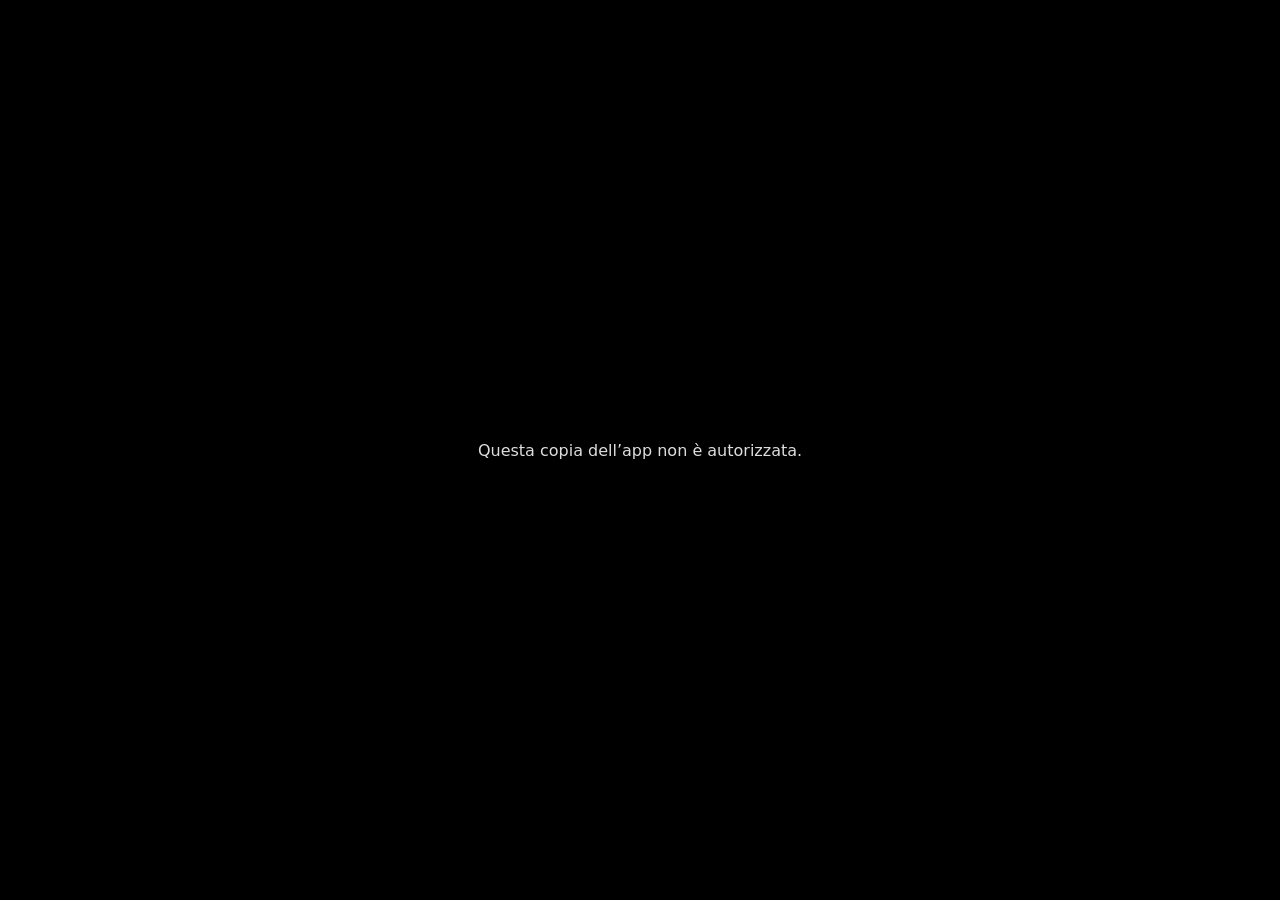
==== commit 1bf95ee2: "Protezione:" ====
--- a/index.html
+++ b/index.html
@@ -1,13 +1,14 @@
 <!doctype html>
 <html lang="it"><head><meta charset="UTF-8" />
 <meta name="viewport" content="width=device-width, initial-scale=1.0, viewport-fit=cover" />
-<meta name="theme-color" content="#000000" /><link rel="manifest" href="./manifest.webmanifest?v=lc-fotografo-v67" />
+<meta name="theme-color" content="#000000" /><link rel="manifest" href="./manifest.webmanifest?v=lc-fotografo-v68" />
 <meta name="apple-mobile-web-app-title" content="LC Fotografo" /><link rel="icon" type="image/png" href="./favicon.png" /><link rel="apple-touch-icon" sizes="180x180" href="./icon-180.png" />
 <meta name="apple-mobile-web-app-capable" content="yes" /><meta name="apple-mobile-web-app-status-bar-style" content="black" />
-<title>Lorenzo Coniglione Fotografo</title>  <script type="module" crossorigin src="/assets/main-BkqE1yzy.js"></script>
-  <link rel="modulepreload" crossorigin href="/assets/brand-DkjjdkIt.js">
-  <link rel="modulepreload" crossorigin href="/assets/preventivo-BfY5Dco1.js">
-  <link rel="modulepreload" crossorigin href="/assets/videoGalleria-DQXX2fRR.js">
+<title>Lorenzo Coniglione Fotografo</title>  <script type="module" crossorigin src="/assets/main-Cf89966g.js"></script>
+  <link rel="modulepreload" crossorigin href="/assets/brand-ozYGTA8u.js">
+  <link rel="modulepreload" crossorigin href="/assets/librerie-B4zQ2TGJ.js">
+  <link rel="modulepreload" crossorigin href="/assets/preventivo-BP4KU92C.js">
+  <link rel="modulepreload" crossorigin href="/assets/videoGalleria-CX3d7n6L.js">
   <link rel="stylesheet" crossorigin href="/assets/brand-s4m64xDM.css">
   <link rel="stylesheet" crossorigin href="/assets/preventivo-CXu_sITa.css">
   <link rel="stylesheet" crossorigin href="/assets/main-6wbNGmea.css">
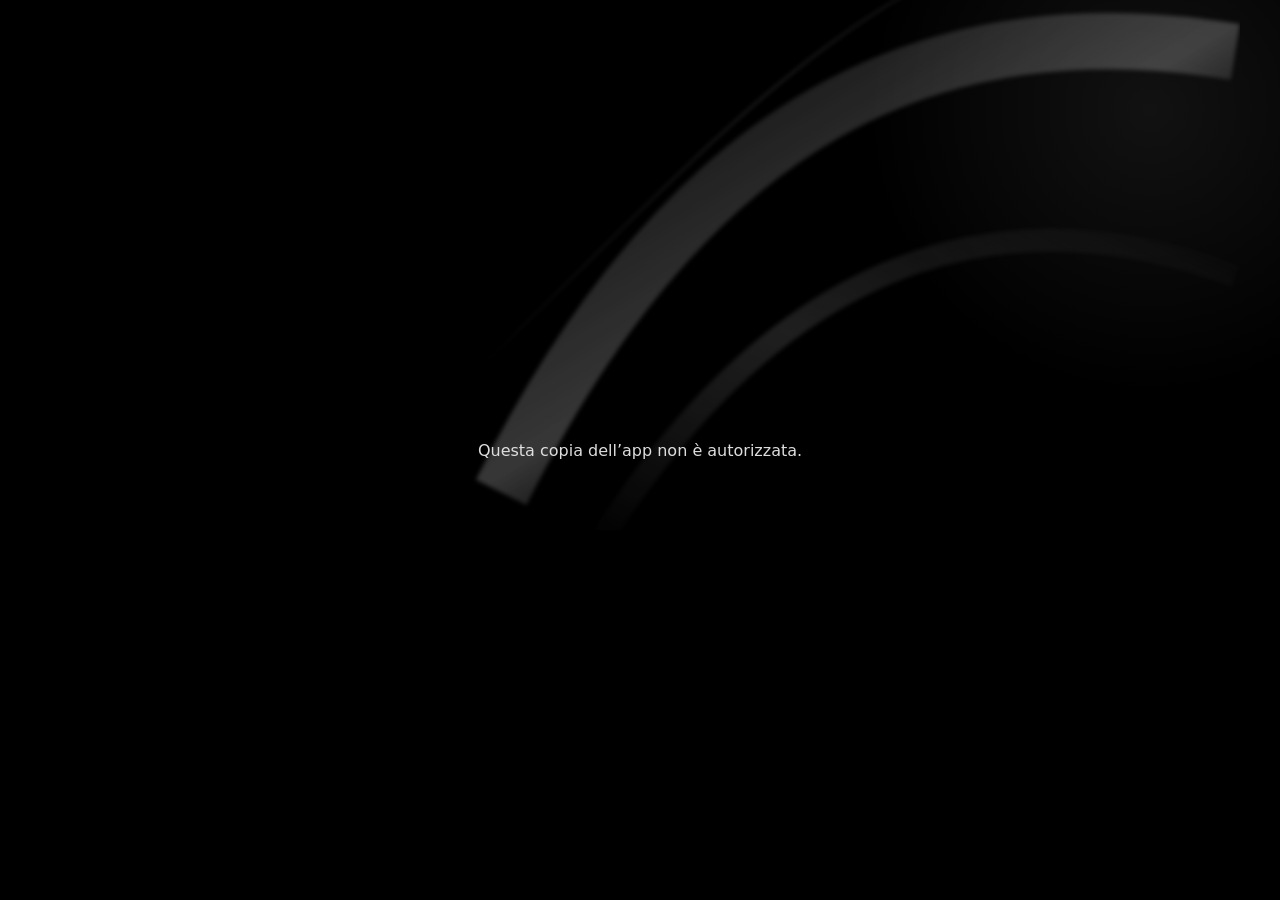
==== commit f2a0f3f9: "Privacy: caselle prima della firma (v70)" ====
--- a/index.html
+++ b/index.html
@@ -1,16 +1,16 @@
 <!doctype html>
 <html lang="it"><head><meta charset="UTF-8" />
 <meta name="viewport" content="width=device-width, initial-scale=1.0, viewport-fit=cover" />
-<meta name="theme-color" content="#000000" /><link rel="manifest" href="./manifest.webmanifest?v=lc-fotografo-v68" />
+<meta name="theme-color" content="#000000" /><link rel="manifest" href="./manifest.webmanifest?v=lc-fotografo-v70" />
 <meta name="apple-mobile-web-app-title" content="LC Fotografo" /><link rel="icon" type="image/png" href="./favicon.png" /><link rel="apple-touch-icon" sizes="180x180" href="./icon-180.png" />
 <meta name="apple-mobile-web-app-capable" content="yes" /><meta name="apple-mobile-web-app-status-bar-style" content="black" />
-<title>Lorenzo Coniglione Fotografo</title>  <script type="module" crossorigin src="/assets/main-Cf89966g.js"></script>
-  <link rel="modulepreload" crossorigin href="/assets/brand-ozYGTA8u.js">
+<title>Lorenzo Coniglione Fotografo</title>  <script type="module" crossorigin src="/assets/main-DhrCyV-l.js"></script>
+  <link rel="modulepreload" crossorigin href="/assets/brand-CJJR91fK.js">
   <link rel="modulepreload" crossorigin href="/assets/librerie-B4zQ2TGJ.js">
-  <link rel="modulepreload" crossorigin href="/assets/preventivo-BP4KU92C.js">
-  <link rel="modulepreload" crossorigin href="/assets/videoGalleria-CX3d7n6L.js">
+  <link rel="modulepreload" crossorigin href="/assets/preventivo-Bb3ocUsD.js">
+  <link rel="modulepreload" crossorigin href="/assets/videoGalleria-D1mTr-Rp.js">
   <link rel="stylesheet" crossorigin href="/assets/brand-s4m64xDM.css">
-  <link rel="stylesheet" crossorigin href="/assets/preventivo-CXu_sITa.css">
+  <link rel="stylesheet" crossorigin href="/assets/preventivo-B7G29Nd7.css">
   <link rel="stylesheet" crossorigin href="/assets/main-6wbNGmea.css">
 </head>
 <body><div id="root"></div></body></html>
--- a/assets/preventivo-B7G29Nd7.css
+++ b/assets/preventivo-B7G29Nd7.css
@@ -0,0 +1 @@
+@font-face{font-family:"FY Serif";src:url(/assets/fy-serif-CXhqKGJe.woff2) format("woff2");font-weight:300 700;font-style:normal;font-display:swap}@font-face{font-family:"FY Serif";src:url(/assets/fy-serif-italic-JbXNAZO8.woff2) format("woff2");font-weight:300 700;font-style:italic;font-display:swap}@font-face{font-family:FY Sans;src:url(/assets/fy-sans-DBvp1Roh.woff2) format("woff2");font-weight:200 800;font-style:normal;font-display:swap}:root{--bg:#08080a;--card:#141415;--line:rgba(255,255,255,.08);--tx:#f3f1ee;--mut:#8c8a87;--mut2:#5b5a58;--gold:#c8a66b;--gold2:#e3cd9f;--gold3:#a8854a;--acc:#c8a66b;--acc2:#e3cd9f;--t1:#f3f1ee;--t2:#8c8a87;--t3:#5b5a58;--hair:rgba(255,255,255,.065);--red:#b4534a;--ok:#8fb89a;--serif:"FY Sans",system-ui,-apple-system,"Segoe UI",Roboto,sans-serif;--sans:"FY Sans",system-ui,-apple-system,"Segoe UI",Roboto,sans-serif;--r:22px;--r-sm:12px;--panel:linear-gradient(155deg,#1f1f21 0%,#141415 50%,#0e0e0f 100%) padding-box,linear-gradient(160deg,rgba(255,255,255,.16),rgba(255,255,255,.03) 40%,rgba(255,255,255,.08)) border-box;--panel-sh:inset 0 1px 0 rgba(255,255,255,.06),0 24px 50px -20px rgba(0,0,0,.8);--gold-bg:repeating-linear-gradient(90deg,rgba(255,255,255,.06) 0 1px,rgba(0,0,0,.035) 1px 2px,transparent 2px 4px) padding-box,linear-gradient(160deg,#e9d6ad 0%,#c9a86e 42%,#b08f58 58%,#d8c094 100%) padding-box,linear-gradient(160deg,#fff3d6,#7d6235) border-box;--gold-sh:inset 0 1px 0 rgba(255,247,226,.75),inset 0 -1px 0 rgba(60,40,10,.25),0 14px 30px -10px rgba(0,0,0,.85),0 0 24px -6px rgba(200,166,107,.35);--graph-bg:linear-gradient(150deg,#232325 0%,#161617 45%,#0f0f10 100%) padding-box,linear-gradient(140deg,rgba(255,255,255,.34),rgba(255,255,255,.06) 35%,rgba(255,255,255,.03) 60%,rgba(255,255,255,.2)) border-box;--metal:var(--graph-bg);--metal-sh:inset 0 1px 0 rgba(255,255,255,.09),0 18px 36px -12px rgba(0,0,0,.75);--satin:linear-gradient(175deg,#fbfaf7 0%,#e9e5de 48%,#d9d3c9 52%,#efebe5 100%) padding-box,linear-gradient(180deg,#ffffff,#a9a296) border-box;--satin-sh:inset 0 1px 0 #fff,inset 0 -1px 0 rgba(0,0,0,.08),0 10px 26px -8px rgba(0,0,0,.8),0 0 0 4px rgba(255,255,255,.03);--graph-sh:inset 0 1px 0 rgba(255,255,255,.09),0 14px 28px -14px rgba(0,0,0,.8);font-family:var(--sans);color:var(--tx);background:var(--bg);-webkit-font-smoothing:antialiased;font-variant-numeric:lining-nums tabular-nums;color-scheme:dark;accent-color:var(--gold)}body{background:var(--bg);font-family:var(--sans)}::selection{background:#cfae7259}svg.i{stroke:currentColor;fill:none;stroke-width:1.4;stroke-linecap:round;stroke-linejoin:round;flex:none}.lux button,.lux input,.lux select,.lux textarea{font-family:var(--sans)}body:before{content:"";position:fixed;z-index:0;pointer-events:none;right:-150px;top:-30px;width:420px;height:340px;opacity:.8;background:url("data:image/svg+xml;utf8,<svg xmlns='http://www.w3.org/2000/svg' viewBox='0 0 420 340'><defs><linearGradient id='a' x1='0' y1='0' x2='1' y2='1'><stop offset='0' stop-color='%23fff' stop-opacity='0'/><stop offset='.48' stop-color='%23e6e6e6' stop-opacity='.32'/><stop offset='.64' stop-color='%23555' stop-opacity='.1'/><stop offset='1' stop-color='%23fff' stop-opacity='0'/></linearGradient><linearGradient id='b' x1='1' y1='0' x2='0' y2='1'><stop offset='0' stop-color='%23fff' stop-opacity='0'/><stop offset='.5' stop-color='%23cfcfcf' stop-opacity='.2'/><stop offset='1' stop-color='%23fff' stop-opacity='0'/></linearGradient><filter id='f'><feGaussianBlur stdDeviation='1.2'/></filter></defs><g filter='url(%23f)' fill='none'><path d='M30 320 C 130 120, 260 60, 420 86' stroke='url(%23a)' stroke-width='30'/><path d='M80 350 C 180 190, 300 160, 420 205' stroke='url(%23b)' stroke-width='12'/><path d='M10 262 C 150 130, 230 18, 410 6' stroke='url(%23b)' stroke-width='1.2'/></g></svg>") center/100% 100% no-repeat}body:after{content:"";position:fixed;z-index:0;pointer-events:none;right:-140px;top:-120px;width:420px;height:420px;border-radius:50%;background:radial-gradient(circle,rgba(255,255,255,.07),transparent 65%)}.app.lux,.lux-cliente #root{position:relative;z-index:1}@media (min-width:1024px){body:before{right:40px;top:-110px;width:800px;height:640px;opacity:.75}body:after{right:-180px;top:-200px;width:620px;height:620px}}.lux .top{display:flex;align-items:center;justify-content:space-between;gap:12px;padding:12px 20px;background:linear-gradient(180deg,#08080aeb,#08080a99);backdrop-filter:blur(18px) saturate(1.2);-webkit-backdrop-filter:blur(18px) saturate(1.2);border-bottom:1px solid var(--hair)}.lux .fy-logo{display:flex;align-items:center;gap:10px;min-width:0}.lux .fy-logo .mk{display:flex;align-items:center;flex:none}.lux .fy-logo .logoimg{height:48px;width:48px;object-fit:contain;margin:0;border-radius:10px;flex:none;background:#000;box-shadow:0 0 0 1px #ffffff24}.lux .fy-logo-t{display:flex;flex-direction:column;padding-left:10px;border-left:1px solid rgba(200,166,107,.35)}.lux .fy-logo-t b{font-family:"FY Serif",Georgia,serif;font-size:17px;font-weight:600;letter-spacing:.005em;color:#ecdcb6;white-space:nowrap;line-height:1}.lux .fy-top-r{display:flex;align-items:center;gap:9px}.lux .fy-crumb{display:none}.lux .fy-orb{width:40px;height:40px;flex:none;border-radius:50%;display:grid;place-items:center;position:relative;font-size:10.5px;font-weight:600;letter-spacing:.12em;color:var(--t1);cursor:pointer;border:1px solid transparent;background:var(--metal);box-shadow:var(--metal-sh)}.lux .fy-orb:before{content:"";position:absolute;top:-4px;right:-4px;bottom:-4px;left:-4px;border-radius:50%;border:1px solid rgba(200,166,107,.35)}.lux .fy-satin{display:none;align-items:center;gap:8px;height:40px;padding:0 18px 0 14px;border-radius:20px;font-size:12.5px;font-weight:500;cursor:pointer;white-space:nowrap;border:1px solid transparent;color:#111;background:var(--satin);box-shadow:var(--satin-sh)}.lux .syncpill{height:40px;background:var(--metal);box-shadow:var(--metal-sh);border:1px solid transparent;border-radius:20px;color:var(--t2);font-weight:500;letter-spacing:.02em}.lux .syncpill.ok{color:var(--ok)}.lux .syncpill.corso{color:var(--acc2)}@media (max-width:430px){.lux .syncpill{width:40px;padding:0;justify-content:center}.lux .syncpill>span{font-size:0}.lux .syncpill>span:first-letter{font-size:14px}.lux .syncpill small{display:none}}@media (max-width:360px){.lux .fy-logo-t{display:none}}.fy-crumbbar,.fy-crumbh{display:flex;justify-content:space-between;align-items:center;gap:10px;grid-column:1/-1;margin:2px 0 6px}.fy-cap{display:block;font-size:9.5px;letter-spacing:.22em;text-transform:uppercase;color:var(--t2);font-weight:500;white-space:nowrap}.fy-cap b{color:var(--t1);font-weight:500}.lux main{padding:16px 16px 24px}.lux h1,.lux h2{font-family:var(--sans);font-weight:300;letter-spacing:-.03em}.lux h3{font-family:var(--sans);color:var(--t2);font-size:10px;font-weight:500;letter-spacing:.22em;text-transform:uppercase;margin:4px 0 14px}.lux h4{font-family:var(--sans);font-weight:500;font-size:18px;letter-spacing:-.01em;color:var(--tx)}.lux .hint{color:var(--mut);line-height:1.5}.lux .gold{color:var(--gold2)}.lux .red{color:#e0857c}.lux a{color:var(--gold2)}.lux b,.lux strong{font-weight:650}.lux .card,.lux .altro-voce,.lux details.card{position:relative;border:1px solid transparent;background:var(--panel);box-shadow:var(--panel-sh);border-radius:var(--r);padding:16px}.lux .card .card{background:#ffffff05;box-shadow:none;border:1px solid var(--line)}.lux .warn,.lux .warnbox{border-radius:var(--r-sm)}.lux .card.warn,.lux .warnbox{background:linear-gradient(160deg,#cfae721a,#cfae7208) padding-box,linear-gradient(165deg,#cfae7273,#cfae721a) border-box;border:1px solid transparent;color:var(--tx)}.lux .avvisi-consegne,.lux .avvisi-link{background:linear-gradient(160deg,#b4534a1f,#141415e6) padding-box,linear-gradient(165deg,#dc786e8c,#b4534a1f) border-box;border:1px solid transparent}.lux .riga{border-bottom:1px solid var(--line)}.lux .riga.tot{color:var(--t1);font-family:var(--sans);font-size:24px;font-weight:200;letter-spacing:-.03em}.lux .riga.ok{color:var(--ok)}.lux hr{border:0;height:1px;background:linear-gradient(90deg,#cfae7280,#cfae7200)}.lux details>summary{cursor:pointer;color:var(--tx);font-weight:600}.lux details>summary::marker{color:var(--gold)}.lux .btn{position:relative;display:inline-flex;align-items:center;justify-content:center;gap:8px;min-height:42px;padding:0 18px;border-radius:999px;font-size:13px;font-weight:500;letter-spacing:.015em;color:var(--tx);cursor:pointer;border:1px solid transparent;background:var(--graph-bg);box-shadow:var(--graph-sh);transition:transform .15s,filter .15s;text-shadow:none}.lux .btn:hover{filter:brightness(1.12)}.lux .btn:active{transform:translateY(1px)}.lux .btn.sm{min-height:34px;padding:0 14px;border-radius:999px;font-size:12px}.lux .btn.big{width:100%;min-height:52px;font-size:14.5px;border-radius:999px}.lux .btn.gold,.lux .btn.red,.lux .btn.primario,.lux .fy-b.gold{color:#1b150c;text-shadow:none;background:var(--gold-bg);box-shadow:var(--gold-sh)}.lux .btn.gold:hover,.lux .btn.red:hover{filter:brightness(1.06)}.lux .btn.wa{color:#dff3e6;background:repeating-linear-gradient(90deg,rgba(255,255,255,.02) 0 1px,transparent 1px 3px) padding-box,linear-gradient(180deg,#1f3b2b,#132a1d 52%,#16301f) padding-box,linear-gradient(180deg,#96e6b459,#0006) border-box;box-shadow:var(--graph-sh)}.lux .btn.danger{color:#ec958c;background:transparent;border:1px solid rgba(236,149,140,.28);box-shadow:none}.lux .btn.danger:hover{background:#b4534a1f}.lux .btn:disabled{opacity:.42;filter:saturate(.4);cursor:not-allowed}.lux .acts{gap:10px}.lux .acts.sticky{background:linear-gradient(180deg,#07070800,#070708eb 30%);padding:14px 0 8px}.lux input,.lux select,.lux textarea{background:#0d0d0e;color:var(--tx);border:1px solid rgba(255,255,255,.1);border-radius:12px;padding:12px 13px;font-size:16px;box-shadow:inset 0 1px 2px #0009;transition:border-color .15s,box-shadow .15s}.lux input::placeholder,.lux textarea::placeholder{color:var(--mut2)}.lux input:focus,.lux select:focus,.lux textarea:focus{outline:none;border-color:#cfae72b3;box-shadow:0 0 0 3px #cfae7224,inset 0 1px 2px #0009}.lux select{-moz-appearance:none;appearance:none;-webkit-appearance:none;background-image:linear-gradient(45deg,transparent 50%,var(--gold) 50%),linear-gradient(135deg,var(--gold) 50%,transparent 50%);background-position:calc(100% - 18px) 52%,calc(100% - 13px) 52%;background-size:5px 5px;background-repeat:no-repeat;padding-right:34px}.lux .campo span{font-size:10.5px;color:var(--mut);letter-spacing:.12em;text-transform:uppercase;font-weight:600}.lux input[type=checkbox],.lux input[type=radio]{accent-color:var(--gold);box-shadow:none;padding:0}.lux .check{border-bottom:1px solid var(--line)}.lux .check input{accent-color:var(--gold)}.lux .check em{color:var(--gold2)}.lux .mini input{accent-color:var(--gold)}.lux .crswitch input{background:#2a2a2c;box-shadow:inset 0 1px 3px #000000b3;border:1px solid rgba(255,255,255,.08)}.lux .crswitch input:after{background:linear-gradient(180deg,#f4f1ea,#bdb8ae);box-shadow:0 2px 4px #0009}.lux .crswitch input:checked{background:linear-gradient(180deg,#d6b578,#a8854a)}.lux .seg,.lux .filtri{gap:6px;padding:4px;border-radius:14px;background:#0d0d0e;border:1px solid var(--line)}.lux .seg button,.lux .filtri button,.lux .filtri .btn{border:1px solid transparent;background:transparent;color:var(--mut);border-radius:10px;box-shadow:none;min-height:34px}.lux .seg button.on,.lux .filtri button.on,.lux .filtri .btn.on,.lux .filtri .btn.gold{color:var(--gold2);background:var(--graph-bg);box-shadow:var(--graph-sh);text-shadow:none}.lux .pk{border:1px solid var(--line);border-radius:14px;background:#ffffff04}.lux .pk.on{border-color:#cfae72a6;background:linear-gradient(160deg,#cfae7221,#cfae7208);box-shadow:0 0 0 3px #cfae7214}.lux .badge{height:22px;display:inline-flex;align-items:center;padding:0 10px;border-radius:11px;font-size:9.5px;font-weight:700;letter-spacing:.12em;border:1px solid rgba(255,255,255,.12);background:#141415b3;color:#d9d5cd}.lux .badge.p{border-color:#ffffff29;color:#d9d5cd}.lux .badge.c{background:#cfae721a;border-color:#cfae7266;color:var(--gold2)}.lux .badge.firm{color:var(--ok);border-color:#8fb89a59;background:#8fb89a14}.lux .esempio{background:#cfae7214;color:var(--gold2);border:1px dashed rgba(207,174,114,.4);border-radius:12px}.lux .tabbadge{background:linear-gradient(160deg,#e9d6ad,#b8955c);color:#1b150c;border:1.5px solid #111;box-shadow:0 0 8px #c8a66b80}.lux .ev b{font-family:var(--sans);font-size:16px;font-weight:500;letter-spacing:-.01em}.lux .ev .right b.gold{font-family:var(--sans);font-weight:300;font-size:20px;letter-spacing:-.03em;color:var(--tx)}.lux .ev small{color:var(--mut)}.lux .altro-voce{display:flex;align-items:center;gap:14px;padding:14px 16px;text-align:left;cursor:pointer;color:var(--tx)}.lux .altro-voce .ico,.lux .ico{width:42px;height:42px;flex:none;display:grid;place-items:center;font-size:20px;border-radius:50%;color:var(--acc2);border:1px solid transparent;background:radial-gradient(circle at 35% 25%,#2c2c2e,#121213 70%) padding-box,linear-gradient(150deg,#fff6,#ffffff0a 50%,#c8a66b59) border-box;box-shadow:inset 0 1px #ffffff14,0 4px 10px #00000080;filter:grayscale(1) sepia(.55) saturate(1.6) brightness(1.05)}.lux .altro-voce b{font-size:14px}.lux .altro-voce>b:last-child{color:var(--mut2);font-weight:400}.lux .toast{border-radius:16px;font-weight:600;font-size:14px;padding:14px 16px;border:1px solid transparent;backdrop-filter:blur(14px);-webkit-backdrop-filter:blur(14px);box-shadow:0 24px 40px -18px #000000f2}.lux .toast.ok{color:var(--tx);background:linear-gradient(160deg,#1e1e20f5,#121213f5) padding-box,linear-gradient(165deg,#8fb89a8c,#ffffff0d) border-box}.lux .toast.err{color:#fff1ee;background:linear-gradient(160deg,#3c1816f5,#1e0e0df5) padding-box,linear-gradient(165deg,#ec958c99,#ffffff0d) border-box}.lux .modalbar{display:flex;align-items:center;gap:10px;padding:12px 14px;border-bottom:1px solid var(--line);background:#0d0d0e}.lux .modalbar b{flex:1;font-family:var(--sans);font-weight:500;font-size:15px;overflow:hidden;text-overflow:ellipsis;white-space:nowrap}.fy-navcap,.fy-me{display:none}@media (max-width:1023px){.lux{padding-bottom:100px}.lux nav.tabs{left:16px;right:16px;bottom:calc(12px + env(safe-area-inset-bottom));padding:0 6px;height:62px;align-items:center;justify-content:space-around;border-radius:31px;overflow:visible;border:1px solid transparent;background:linear-gradient(180deg,#222224d1,#101011e6) padding-box,linear-gradient(160deg,#ffffff4d,#ffffff0d 45%,#ffffff29) border-box;backdrop-filter:blur(24px) saturate(150%);-webkit-backdrop-filter:blur(24px) saturate(150%);box-shadow:inset 0 1px #ffffff14,0 20px 40px #000000bf}.lux nav.tabs button{flex:0 0 auto;width:64px;height:50px;position:relative;color:var(--t3);font-size:9px;font-weight:500;letter-spacing:.03em;gap:4px;padding:0;justify-content:center;border-radius:22px;background:none;border:0;box-shadow:none}.lux nav.tabs button>span{font-size:0;line-height:1;display:grid;place-items:center}.lux nav.tabs button>span svg{width:19px;height:19px}.lux nav.tabs button.on{color:var(--t1);background:radial-gradient(ellipse 60% 70% at 50% 100%,rgba(200,166,107,.16),transparent 75%)}.lux nav.tabs button.on>span{filter:none;color:var(--acc2)}.lux nav.tabs button.on:before{content:"";position:absolute;bottom:0;left:50%;width:18px;margin-left:-9px;height:2px;border-radius:2px;background:linear-gradient(90deg,transparent,var(--acc2),transparent);box-shadow:0 0 10px #e3cd9fb3}.lux nav.tabs .t-consegne,.lux nav.tabs .t-modulo,.lux nav.tabs .t-squadra{display:none}.lux nav.tabs .t-eventi{order:1}.lux nav.tabs .t-incassare{order:2}.lux nav.tabs .t-calendario{order:3}.lux nav.tabs .t-gallerie{order:4}.lux nav.tabs .t-altro{order:5}.lux nav.tabs .t-altro svg.i{stroke-width:2.6}.lux .tabbadge{top:-5px;right:-10px;min-width:15px;line-height:15px;font-size:9px}.lux .tabbadge.fy-n{display:none}.lux .toast{bottom:90px}.lux .acts.sticky{bottom:84px}}@media (min-width:1024px){body .app.lux{max-width:1480px;grid-template-columns:248px minmax(0,1fr)}.lux .top{display:grid;grid-template-columns:216px minmax(0,1fr) auto;gap:0 44px;padding:22px 36px 14px 32px;background:linear-gradient(180deg,#08080ae6,#08080a8c);border-bottom:0}.lux .fy-logo .logoimg{height:34px;max-width:120px}.lux .fy-crumb{display:block}.lux .fy-satin{display:inline-flex}.lux .fy-satin svg{width:14px;height:14px}.lux .fy-crumbbar{display:none}.lux>nav.tabs,.app.lux>nav.tabs{top:76px;height:calc(100vh - 76px);padding:22px 16px;gap:2px;border-right:1px solid rgba(255,255,255,.07);background:linear-gradient(180deg,#1e1e20c7,#101011d9);justify-content:flex-start;display:flex;flex-direction:column}.app.lux>nav.tabs .fy-navcap{display:block;margin:4px 10px 10px}.app.lux>nav.tabs button{flex:0 0 auto;position:relative;display:flex;flex-direction:row;align-items:center;gap:12px;font-size:13.5px;font-weight:500;height:44px;padding:0 12px;border-radius:14px;color:var(--t2);border:1px solid transparent;background:transparent;box-shadow:none}.app.lux>nav.tabs button>span{font-size:0;width:20px;display:grid;place-items:center;color:var(--t2)}.app.lux>nav.tabs button:hover{background:#ffffff08;color:var(--t1)}.app.lux>nav.tabs button.on{color:var(--t1);background:linear-gradient(150deg,#2c2c2e,#19191a 60%,#141415) padding-box,linear-gradient(140deg,#ffffff4d,#ffffff0a 45%,#c8a66b4d) border-box;box-shadow:inset 0 1px #ffffff14,0 10px 22px -8px #000c}.app.lux>nav.tabs button.on:before{content:"";position:absolute;left:-17px;top:10px;bottom:10px;width:2px;border-radius:2px;background:linear-gradient(180deg,transparent,var(--acc2),transparent);box-shadow:0 0 10px #e3cd9fb3}.app.lux>nav.tabs button:not(.fy-me)>span{display:contents}.app.lux>nav.tabs button>span>svg{width:18px;color:var(--t2)}.app.lux>nav.tabs button.on>span>svg{color:var(--acc2)}.app.lux>nav.tabs .tabbadge{position:static;margin-left:auto;order:2;min-width:22px;height:20px;line-height:18px;border-radius:10px;padding:0 7px;font-size:10.5px;font-weight:700;text-align:center;color:#1b150c;border:1px solid transparent;background:linear-gradient(160deg,#e9d6ad,#b8955c) padding-box,linear-gradient(160deg,#fff3d6,#7d6235) border-box;box-shadow:none}.app.lux>nav.tabs .tabbadge.fy-n,.app.lux>nav.tabs .t-consegne .tabbadge,.app.lux>nav.tabs .t-gallerie .tabbadge{color:var(--t1);font-weight:500;background:linear-gradient(180deg,#2a2a2c,#18181a) padding-box,linear-gradient(180deg,#ffffff38,#ffffff0a) border-box}.app.lux>nav.tabs button.fy-me{margin-top:auto;height:auto;padding:12px;gap:10px;border-radius:18px;color:var(--t1);background:var(--panel);box-shadow:var(--panel-sh);display:flex}.app.lux>nav.tabs button.fy-me:before{display:none}.fy-me-av{width:38px;height:38px;flex:none;border-radius:50%;display:grid;place-items:center;font-size:11px;font-weight:600;letter-spacing:.1em;background:linear-gradient(145deg,#3a3a3c,#161617);border:1px solid rgba(200,166,107,.4)}.fy-me .fy-tx{text-align:left}.fy-me .fy-tx b{font-size:13px;font-weight:600}.fy-me .fy-tx small{font-size:10.5px}.fy-me>svg{color:var(--t2)}.lux .app>main,.app.lux>main{padding:18px 36px 48px 44px}.lux .card{padding:20px 22px}.lux .day.today{background:radial-gradient(circle at 23px 22px,#fbfaf7 0,#e2ddd5 14px,#0000 15px) no-repeat,#ffffff05}}.fy-home{grid-column:1/-1;display:grid;grid-template-columns:minmax(0,1fr);gap:16px;margin-bottom:22px}.fy-main{display:grid;grid-template-columns:minmax(0,1fr);gap:14px;min-width:0}.fy-panel{position:relative;border:1px solid transparent;background:var(--panel);box-shadow:var(--panel-sh);border-radius:22px}.fy-crumbh{margin:0}.fy-hello{margin:-2px 0 0;font-family:var(--sans);font-weight:200;font-size:46px;line-height:.88;letter-spacing:-.045em;text-transform:uppercase;color:var(--t1)}.fy-hello sup{display:block;font-weight:400;font-size:19px;letter-spacing:.3em;margin-top:10px;color:#d9d6d1;vertical-align:baseline;line-height:1}.fy-lead{display:flex;justify-content:space-between;align-items:center;margin-top:-4px}.fy-lead p{margin:0;font-size:11px;color:var(--t2);display:flex;align-items:center;gap:8px}.fy-lead p i{width:14px;height:1px;background:var(--acc);flex:none}.fy-lead>.fy-cap{display:none}.fy-kpi{display:grid;grid-template-columns:1.14fr 1.14fr .72fr;padding:13px 0}.fy-kpi>*{padding:0 14px;text-align:left;background:none;border:0;color:inherit;font:inherit;cursor:default;min-width:0}.fy-kpi>*+*{background:linear-gradient(180deg,transparent,rgba(255,255,255,.1) 25%,rgba(255,255,255,.1) 75%,transparent) left/1px 100% no-repeat}.fy-kpi .fy-kpi-b{cursor:pointer}.fy-kpi .v{font-weight:200;font-size:28px;letter-spacing:-.045em;line-height:1;margin-top:9px;color:var(--t1)}.fy-kpi .s{display:block;font-size:9.5px;color:var(--t2);margin-top:7px;white-space:nowrap;overflow:hidden;text-overflow:ellipsis}.fy-kpi .s em{font-style:normal;color:var(--acc)}.u{font-size:.36em;font-weight:500;color:var(--t2);margin-left:.2em;letter-spacing:0}.fy-pc,.fy-pc-i{display:none}.fy-sh{display:flex;justify-content:space-between;align-items:center;margin:4px 0 -4px}.fy-pill{display:inline-flex;align-items:center;gap:8px;height:30px;padding:0 6px 0 13px;border-radius:19px;font-size:11px;font-weight:500;color:var(--t1);cursor:pointer;white-space:nowrap;border:1px solid transparent;background:var(--metal);box-shadow:var(--metal-sh);font-family:var(--sans)}.fy-pill .ar{width:22px;height:22px;border-radius:50%;display:grid;place-items:center;background:#ffffff12;border:1px solid rgba(255,255,255,.1)}.fy-pill>svg{color:var(--acc2)}.fy-pill.gold{color:#1b150c;background:var(--gold-bg);box-shadow:var(--gold-sh);padding:0 14px;height:38px}.fy-pill.gold>svg{color:#1b150c}.fy-agenda{display:grid;gap:4px}.fy-hero{display:flex;gap:14px;align-items:stretch;width:100%;text-align:left;color:inherit;font:inherit;cursor:pointer;padding:12px 12px 12px 16px;overflow:hidden;min-height:0}.fy-hero:before{content:"";position:absolute;left:16px;right:40%;top:-1px;height:1px;background:linear-gradient(90deg,var(--acc),rgba(200,166,107,0));z-index:3}.fy-hero-tx{flex:1;min-width:0;display:flex;flex-direction:column;position:relative;z-index:2}.fy-hero-tp{display:none}.fy-hero-d{display:flex;align-items:flex-end;gap:10px}.fy-hero-d .big{font-weight:200;font-size:52px;line-height:.8;letter-spacing:-.055em;color:var(--t1)}.fy-hero-d b{display:block;font-size:12.5px;font-weight:500}.fy-hero-d small{display:block;font-size:10.5px;color:var(--t2);margin-top:3px}.fy-hero-ti{display:block;font-size:14px;font-weight:500;margin-top:12px;letter-spacing:-.01em;overflow:hidden;text-overflow:ellipsis;white-space:nowrap}.fy-hero-l{display:block;font-size:10.5px;color:var(--t2);margin-top:3px;overflow:hidden;text-overflow:ellipsis;white-space:nowrap}.fy-hero-tags{display:flex;gap:5px;margin-top:10px;flex-wrap:wrap}.fy-hero-ph{order:2;width:88px;flex:none;border-radius:16px;min-height:118px}.fy-hero-n{position:absolute;right:20px;bottom:20px;z-index:3;font-size:8.5px;letter-spacing:.16em;color:#fff;pointer-events:none}.fy-hero.vuoto{display:block;cursor:default;padding:18px}.fy-hero.vuoto .fy-pill{margin-top:14px}.fy-ph{position:relative;overflow:hidden;display:grid;place-items:center;background:radial-gradient(circle at 30% 20%,#3b3b3d,#1a1a1b 75%)}.fy-ph img{position:absolute;top:0;right:0;bottom:0;left:0;width:100%;height:100%;object-fit:cover;filter:saturate(.62) contrast(1.04)}.fy-ph:after{content:"";position:absolute;top:0;right:0;bottom:0;left:0;border-radius:inherit;box-shadow:inset 0 0 0 1px #ffffff1f,inset 0 -20px 30px -10px #00000073;pointer-events:none}.fy-ph.vuota b{font-weight:200;font-size:30px;letter-spacing:-.04em;color:#d9d6d1}.fy-ph.vuota svg{color:var(--t3)}.fy-hero-ph.vuota b{font-size:44px}.fy-chip{height:24px;display:inline-flex;align-items:center;gap:6px;padding:0 10px;border-radius:12px;font-size:9.5px;font-weight:500;letter-spacing:.06em;color:#dcd9d4;white-space:nowrap;border:1px solid transparent;background:linear-gradient(180deg,#28282ad9,#161617d9) padding-box,linear-gradient(180deg,#ffffff38,#ffffff0d) border-box;backdrop-filter:blur(10px);-webkit-backdrop-filter:blur(10px)}.fy-chip i{display:none}.fy-chip.gd i,.fy-chip.ok i{display:block;width:5px;height:5px;border-radius:50%;background:var(--acc);box-shadow:0 0 6px #c8a66bcc}.fy-chip.ok i{background:var(--ok);box-shadow:0 0 6px #8fb89ab3}.fy-list{display:flex;flex-direction:column;position:relative}.fy-li{display:flex;align-items:center;gap:12px;width:100%;background:none;border:0;padding:7px 2px;color:inherit;font:inherit;text-align:left;cursor:pointer;position:relative}.fy-li:before{content:"";position:absolute;left:0;right:0;top:0;height:1px;background:linear-gradient(90deg,#ffffff1a,#ffffff05)}.fy-li.libero,.fy-go,.fy-st{display:none}.fy-th{width:44px;height:44px;border-radius:14px;flex:none}.fy-th.vuota b{font-size:20px}.fy-date{width:38px;flex:none}.fy-date b{display:block;font-weight:200;font-size:26px;letter-spacing:-.05em;line-height:1}.fy-date small{display:block;font-size:8.5px;letter-spacing:.2em;text-transform:uppercase;color:var(--t2);margin-top:4px}.fy-tx{flex:1;min-width:0}.fy-tx b{display:block;font-size:13px;font-weight:500;white-space:nowrap;overflow:hidden;text-overflow:ellipsis}.fy-tx small{display:block;font-size:10.5px;color:var(--t2);margin-top:3px;white-space:nowrap;overflow:hidden;text-overflow:ellipsis}.fy-keys{display:grid;grid-template-columns:1fr 1fr;gap:8px}.fy-key{position:relative;overflow:hidden;display:flex;align-items:center;gap:10px;padding:0 12px;height:58px;border-radius:22px;text-align:left;color:var(--t1);font:inherit;cursor:pointer;border:1px solid transparent;background:var(--metal);box-shadow:var(--metal-sh)}.fy-key:before{content:"";position:absolute;left:12%;right:12%;top:0;height:1px;background:linear-gradient(90deg,transparent,rgba(255,255,255,.5),transparent)}.fy-key .ic{width:36px;height:36px;border-radius:50%;display:grid;place-items:center;flex:none;color:var(--acc2);border:1px solid transparent;background:radial-gradient(circle at 35% 25%,#2c2c2e,#121213 70%) padding-box,linear-gradient(150deg,#fff6,#ffffff0a 50%,#c8a66b59) border-box;box-shadow:inset 0 1px #ffffff14,0 4px 10px #00000080}.fy-key .ic svg{width:16px;height:16px;stroke-width:1.25}.fy-key b{display:block;font-size:13px;font-weight:600;letter-spacing:-.005em}.fy-key small{display:block;font-size:9.5px;letter-spacing:.16em;text-transform:uppercase;color:var(--t2);margin-top:3px}.fy-key .go{margin-left:auto;color:var(--t3)}.fy-key.gold{color:#1b150c;background:var(--gold-bg);box-shadow:var(--gold-sh)}.fy-key.gold .ic{color:#f6ead0;background:radial-gradient(circle at 35% 25%,#3a3224,#17130c 75%) padding-box,linear-gradient(150deg,#fff1cf,#6f552c) border-box}.fy-key.gold small{color:#281c0a9e}.fy-key.gold .go{color:#281c0a8c}.fy-key.gold:before{background:linear-gradient(90deg,transparent,rgba(255,255,255,.9),transparent)}.fy-side{display:none}.fy-home~.row{margin-top:8px}@media (max-width:380px){.fy-hello{font-size:40px}.fy-kpi .v{font-size:23px}.fy-kpi>*{padding:0 10px}.fy-key small{display:none}}@media (min-width:1024px){.fy-home{grid-template-columns:minmax(0,1fr) 300px;gap:28px;align-items:start}.fy-main{gap:0}.fy-crumbh{display:none}.fy-hello{font-size:clamp(46px,4.4vw,80px);line-height:.9;margin-top:14px;white-space:normal;overflow-wrap:anywhere;max-width:100%}.fy-hello sup{display:inline;font-size:clamp(20px,1.5vw,32px);letter-spacing:-.015em;margin:0 0 0 10px;vertical-align:top;color:var(--t1);text-transform:uppercase}.fy-lead{margin-top:16px}.fy-lead p{font-size:13px}.fy-lead p i{width:6px;height:6px;border-radius:50%;margin-right:1px}.fy-lead>.fy-cap{display:block}.fy-kpi{grid-template-columns:repeat(4,1fr);padding:20px 24px;border-radius:26px;margin-top:26px}.fy-kpi>*{padding:0 0 0 22px}.fy-kpi>*:first-child{padding-left:0}.fy-pc,.fy-pc-i{display:block}.fy-pc-i{display:inline}.fy-kpi .v{font-size:46px;margin-top:14px}.fy-kpi .s{font-size:11px;margin-top:8px}.fy-sh{margin:24px 0 12px}.fy-agenda{grid-template-columns:270px minmax(0,1fr);gap:16px}.fy-hero{display:flex;flex-direction:column;justify-content:flex-end;height:auto;min-height:260px;padding:18px 20px;border-radius:26px;background:#111;overflow:hidden}.fy-hero:before{display:none}.fy-hero-ph{position:absolute;top:0;right:0;bottom:0;left:0;width:auto;min-height:0;border-radius:inherit;z-index:0}.fy-hero-ph.vuota b{font-size:120px;opacity:.25;transform:translateY(-30px)}.fy-hero:after{content:"";position:absolute;top:0;right:0;bottom:0;left:0;border-radius:inherit;z-index:1;background:linear-gradient(180deg,#09090a40,#09090a00 30%,#09090ad9 78%);box-shadow:inset 0 0 0 1px #ffffff1f}.fy-hero-tp{position:absolute;left:20px;right:20px;top:16px;display:flex;justify-content:space-between;z-index:2}.fy-hero-tx{position:relative;left:auto;right:auto;bottom:auto;z-index:2;width:100%;max-width:100%;overflow:hidden}.fy-hero-tags,.fy-hero-n{display:none}.fy-hero-d{gap:12px}.fy-hero-d .big{font-size:78px}.fy-hero-d b{font-size:14px}.fy-hero-d small{font-size:11.5px;color:#c9c6c1}.fy-hero-ti{font-size:17px;margin-top:14px}.fy-hero-l{font-size:11.5px;color:#c9c6c1}.fy-list{border-radius:26px;padding:6px 18px;border:1px solid transparent;background:var(--panel);box-shadow:var(--panel-sh)}.fy-list:before{content:"";position:absolute;left:22px;width:140px;top:-1px;height:1px;background:linear-gradient(90deg,var(--acc),transparent)}.fy-li{height:auto;min-height:72px;align-items:flex-start;gap:14px;padding:12px 0;overflow:hidden}.fy-li:first-child:before{display:none}.fy-li.libero{display:flex}.fy-li.libero .fy-tx b{color:var(--t2);font-weight:500}.fy-li.libero .fy-date b{color:var(--t3)}.fy-th{width:54px;height:54px;border-radius:15px}.fy-date{width:50px}.fy-date b{font-size:32px}.fy-date small{font-size:9.5px;letter-spacing:.18em}.fy-tx b{font-size:14px}.fy-tx small{font-size:11.5px;margin-top:4px}.fy-st{display:block;font-size:9px;letter-spacing:.14em;color:var(--t2);text-transform:uppercase}.fy-go{display:grid;width:32px;height:32px;border-radius:50%;place-items:center;flex:none;color:var(--t1);border:1px solid transparent;background:linear-gradient(180deg,#232325,#141415) padding-box,linear-gradient(160deg,#ffffff4d,#ffffff0a) border-box;box-shadow:inset 0 1px #ffffff14}.fy-keys{grid-template-columns:repeat(4,1fr);gap:12px}.fy-key{height:64px;padding:0 14px}.fy-key .ic{width:40px;height:40px}.fy-side{display:flex;flex-direction:column;gap:18px;position:sticky;top:96px}.fy-cal,.fy-saldi{padding:20px;border-radius:26px}.fy-cal-h{display:flex;justify-content:space-between;align-items:center}.fy-cal-h>span{display:flex;gap:6px}.fy-cal h3{font-family:var(--sans);font-weight:300;font-size:26px;letter-spacing:-.03em;text-transform:none;color:var(--t1);margin:6px 0 0}.fy-round{width:30px;height:30px;border-radius:50%;display:grid;place-items:center;cursor:pointer;color:var(--t1);border:1px solid transparent;background:linear-gradient(180deg,#232325,#141415) padding-box,linear-gradient(160deg,#ffffff4d,#ffffff0a) border-box}.fy-calg{display:grid;grid-template-columns:repeat(7,1fr);gap:4px 0;margin-top:16px;text-align:center}.fy-calg span{height:34px;display:grid;place-items:center;position:relative;font-size:12.5px;color:#cfccc7}.fy-calg span i{font-style:normal}.fy-calg .h{font-size:9.5px;letter-spacing:.14em;text-transform:uppercase;color:var(--t3);height:24px}.fy-calg .m{color:#3a3938}.fy-calg .oggi i{width:32px;height:32px;border-radius:50%;display:grid;place-items:center;color:#0b0b0c;font-weight:700;background:linear-gradient(175deg,#fbfaf7,#e2ddd5 50%,#efebe5);box-shadow:0 4px 12px #0009,inset 0 1px #fff}.fy-calg .ev{color:var(--t1);font-weight:600}.fy-calg .ev:after{content:"";position:absolute;bottom:2px;left:50%;width:4px;height:4px;margin-left:-2px;border-radius:50%;background:var(--acc)}.fy-leg{display:flex;gap:16px;margin-top:12px;font-size:10.5px;color:var(--t2)}.fy-leg i{display:inline-block;width:6px;height:6px;border-radius:50%;margin-right:6px;vertical-align:1px}.fy-leg .o{background:var(--t1)}.fy-leg .e{background:var(--acc)}.fy-saldi>.fy-cap{margin-bottom:4px}.fy-sr{display:flex;align-items:center;gap:12px;width:100%;padding:12px 0;border:0;background:none;color:inherit;font:inherit;text-align:left;cursor:pointer;position:relative}.fy-sr+.fy-sr:before{content:"";position:absolute;left:0;right:0;top:0;height:1px;background:linear-gradient(90deg,#ffffff1a,#ffffff05)}.fy-th.sm{width:40px;height:40px;border-radius:12px}.fy-th.sm.vuota b{font-size:17px}.fy-amt{font-weight:300;font-size:20px;letter-spacing:-.03em;white-space:nowrap}.fy-tot{display:flex;justify-content:space-between;align-items:flex-end;margin-top:8px;padding-top:14px;background:linear-gradient(90deg,#ffffff1f,#ffffff05) top/100% 1px no-repeat}.fy-tot b{font-weight:200;font-size:34px;letter-spacing:-.04em;line-height:1;display:block;margin-top:4px}.fy-tot .fy-pill{height:34px;padding:0 14px}.fy-vuoto{font-size:12px;color:var(--t2);margin:12px 0}}@media (min-width:1024px) and (max-width:1180px){.fy-home{grid-template-columns:minmax(0,1fr)}.fy-side{display:none}.fy-hello{font-size:84px}}@media (max-width:1023px){.lux nav.tabs .fy-me,.lux nav.tabs .fy-navcap{display:none}}@media (min-width:1024px){.app.lux>nav.tabs button.fy-me>span{font-size:11px;width:38px}.app.lux>nav.tabs button.fy-me>span.fy-tx{width:auto;flex:1;font-size:13px;color:var(--t1);display:block}.app.lux>nav.tabs button.fy-me>span.fy-tx small{color:var(--t2)}}@media (max-width:1023px){.fy-list .fy-li:nth-child(n+3){display:none}}html,body{max-width:100%;overflow-x:hidden}@supports (overflow:clip){html,body{overflow-x:clip}}.app.lux,.app.lux>main,.fy-home,.fy-main,.fy-agenda,.fy-hero,.fy-list,.fy-li,.fy-keys,.fy-key{min-width:0;max-width:100%}.fy-agenda{grid-template-columns:minmax(0,1fr)}@media (max-width:1023px){.fy-list,.fy-li{overflow:hidden}}.fy-hero-ti,.fy-li .fy-tx b{white-space:normal;display:-webkit-box;-webkit-box-orient:vertical;-webkit-line-clamp:2;line-clamp:2;overflow:hidden;overflow-wrap:anywhere;line-height:1.3}.fy-hero-l,.fy-li .fy-tx small,.fy-hero-d small,.fy-hero-d b{display:block;min-width:0;max-width:100%;white-space:nowrap;overflow:hidden;text-overflow:ellipsis}.fy-hero-d>span:not(.big){min-width:0;flex:1}.fy-hello{max-width:100%;overflow-wrap:normal}.lux .ev b,.lux .ev small,.lux .card h4,.lux .card b{overflow-wrap:anywhere}@media (min-width:1024px){.fy-agenda{grid-template-columns:270px minmax(0,1fr)}}@media (max-width:1023px){.lux input,.lux select,.lux textarea{font-size:16px}}.lux .giornata-blocco{grid-column:1/-1;display:grid;grid-template-columns:1fr 1fr;gap:8px 10px;margin:8px 0 4px;padding:14px;border-radius:16px;background:#ffffff0a;border:1px solid rgba(200,166,107,.28)}.lux .giornata-blocco h4{grid-column:1/-1;margin:0 0 8px;font-family:var(--sans);color:var(--t2);font-size:10px;font-weight:500;letter-spacing:.22em;text-transform:uppercase}.lux .giornata-blocco .coppia-ora,.lux .giornata-blocco .hint{grid-column:1/-1}.fy-sigla{display:flex;flex-wrap:wrap;gap:6px;margin-top:8px;max-width:100%;min-width:0}.fy-sigla em{font-style:normal;display:flex;flex-direction:column;flex:1 1 150px;min-width:0;max-width:100%;padding:6px 8px;border-radius:10px;background:#ffffff0d;border:1px solid rgba(200,166,107,.28);overflow:hidden;overflow-wrap:anywhere;word-break:break-word;line-height:1.3}.fy-sigla b{font-size:11px;letter-spacing:.08em;text-transform:uppercase;color:#e3cd9f;font-weight:700}.fy-li .fy-sigla{margin-top:6px}.fy-li .fy-tx,.fy-hero-tx{min-width:0;max-width:100%}.lux .fy-hello,.lux .fy-lead,.lux .fy-lead p,.lux .card,.lux .ev,.lux .ev small,.lux .ev b,.lux .campo,.lux .hint,.lux .giornata-blocco,.lux .fy-kpi,.lux .fy-side,.lux .modalbar b{min-width:0;max-width:100%;overflow-wrap:anywhere}.lux .card,.lux .ev,.lux .giornata-blocco,.lux .fy-kpi{overflow:hidden}.lux input,.lux textarea,.lux select{max-width:100%;min-width:0;box-sizing:border-box}.lux .giornata-blocco h4,.lux .giornata-blocco .campo>span{font-family:var(--sans);font-size:10.5px;font-weight:600;letter-spacing:.12em;text-transform:uppercase;color:var(--mut);line-height:1.2}.lux .grid2,.lux .giornata-blocco,.lux .coppia-ora,.lux .campo{min-width:0;max-width:100%}.lux .coppia-ora{grid-template-columns:minmax(0,1fr) 7.6rem}.lux input[type=date],.lux input[type=time]{width:100%;max-width:100%;min-width:0;padding:11px;font-size:16px;font-family:inherit;line-height:normal}.lux .coppia-ora input[type=time]{width:7.6rem;max-width:7.6rem}.lux input.data-corta[type=date]{display:block;width:100%;max-width:100%;min-width:0;padding:12px 13px;font-size:16px;box-sizing:border-box;-webkit-appearance:none;-moz-appearance:none;appearance:none}.lux .campo:has(input.data-corta){width:auto;max-width:100%;min-width:0;justify-self:stretch;overflow:hidden}@media (min-width:1024px){.fy-hero-tx{display:flex;flex-direction:column;justify-content:flex-end;padding-top:52px}.fy-hero-d{align-items:flex-end}.fy-hero-d .big{font-size:64px;line-height:1}.fy-hero-ti{overflow-wrap:break-word}.fy-calg span{display:flex;align-items:center;justify-content:center}.fy-calg .ev,.fy-calg .oggi{position:relative;overflow:visible;max-width:none}.fy-calg .ev i,.fy-calg .oggi i{line-height:1;position:static}.fy-calg .ev:after{content:"";position:absolute;top:auto;bottom:3px;left:50%;width:4px;height:4px;margin:0 0 0 -2px;border-radius:50%;background:var(--acc);transform:none}}.lux .card>h3:first-child{display:flex;align-items:center;gap:10px}.lux .card>h3:first-child:after{content:"";flex:1;height:1px;background:linear-gradient(90deg,#cfae7259,#cfae7200)}.lux .riga{align-items:center;padding:11px 0;border-bottom:1px solid var(--line)}.lux .riga:last-of-type{border-bottom:0}.lux .riga.click{cursor:pointer;border-radius:10px;transition:background .15s}.lux .riga.click:hover{background:#cfae720d}.lux .riga.click>b:last-child{color:var(--gold);font-weight:400}.lux .riga small{color:var(--mut);font-size:11.5px}.lux .torna-altro .btn,.lux .row>.btn.sm:first-child:only-child{min-height:34px}.lux .card.hint{text-align:center;padding:26px 18px;font-family:var(--sans);font-weight:300;font-size:14px;letter-spacing:.01em;color:var(--mut)}.lux .calhead{margin:2px 0 16px}.lux .calhead b{font-family:var(--sans);font-weight:300;font-size:28px;letter-spacing:-.03em;color:var(--tx)}.lux .calhead .btn.sm{width:38px;min-height:38px;padding:0;border-radius:50%;font-size:16px;color:var(--gold2)}.lux .cal{gap:6px}.lux .dow{font-size:9.5px;letter-spacing:.2em;font-weight:700;color:var(--mut2);text-transform:uppercase;padding:2px 0 6px}.lux .day{position:relative;background:#ffffff05;border:1px solid rgba(255,255,255,.05);border-radius:14px;color:#d6d2ca;font-size:14px;font-weight:400;gap:2px;transition:background .15s,border-color .15s}.lux .day:hover{border-color:#cfae7259}.lux .day i{font-size:0;width:5px;height:5px;border-radius:50%;background:var(--gold);box-shadow:0 0 7px #cfae72e6}.lux .day.has{color:var(--gold2);font-weight:700;background:linear-gradient(160deg,#cfae7229,#cfae720a);border-color:#cfae7273}.lux .day.clash{background:linear-gradient(160deg,#b4534a38,#b4534a0d);border-color:#e0857c8c;color:#f0b2aa}.lux .day.clash i{font-size:9px;width:auto;height:auto;background:none;box-shadow:none;color:#e0857c}.lux .day u{font-size:9px;color:var(--mut)}.lux .day.gimp:not(.has){border-color:#ffffff24;border-style:dashed}.lux .day.today{outline:0;color:#0b0b0c;font-weight:700;background:radial-gradient(circle at 50% 50%,#fbfaf7 0,#e2ddd5 15px,#0000 16px) no-repeat,#ffffff05;border-color:#ffffff1f}.lux .day.today i{background:var(--acc);box-shadow:none}.lux .day.sel{outline:0;color:var(--tx);background:var(--graph-bg);box-shadow:var(--graph-sh),0 0 0 2px #cfae72b3;border-color:transparent}.lux .day.sel i{background:var(--gold)}.lux .v-calendario .riga.click>span{font-weight:600;font-size:14px}.lux .v-calendario .riga.click small{display:block;font-weight:400;margin-top:3px;text-transform:capitalize}.lux .gimpegno>span{color:var(--mut)}@media (min-width:1024px){.lux .day{min-height:70px;font-size:15px;align-items:flex-start;justify-content:flex-start;padding:10px 12px}.lux .day i{margin-top:auto}}.lux .v-eventi>.row:not(.torna-altro){margin-top:6px}.lux .ev{padding:16px 16px 12px}.lux .ev .evhead{align-items:flex-start}.lux .ev .evhead>div:first-child>b{font-size:22px;line-height:1.1}.lux .ev .evhead>div:first-child small{margin-top:6px;font-size:11.5px}.lux .ev .right{gap:6px}.lux .ev .right b.gold{font-size:24px;margin-top:4px}.lux .ev .right small{font-size:10.5px}.lux .ev .acts{margin:14px 0 0;padding-top:12px;border-top:1px solid var(--line);gap:6px}.lux .ev .acts .btn.sm{min-height:32px;padding:0 12px;font-size:11.5px;background:transparent;box-shadow:none;border:1px solid rgba(255,255,255,.1);color:#cfcac1}.lux .ev .acts .btn.sm:hover{border-color:#cfae7273;color:var(--gold2)}.lux .ev .acts .btn.wa{margin-left:auto;color:#a9dcb9;border-color:#8fb89a4d}.lux .scheda-aperta>.row:first-child .btn.sm{border-radius:999px}.lux .scheda-aperta .card{margin-bottom:14px}.lux .pk{padding:14px;transition:border-color .15s,background .15s}.lux .pk b{font-family:var(--sans);font-weight:500;font-size:16px;letter-spacing:-.01em}.lux .pk:hover{border-color:#cfae7259}.lux .scheda-aperta .riga.tot{border-top:1px solid rgba(207,174,114,.3);border-bottom:0;padding-top:14px;margin-top:6px}.lux .acts.sticky{z-index:4;margin:6px -4px 0;padding:10px;border-radius:20px;background:#0e0e0fd1;backdrop-filter:blur(16px) saturate(1.2);-webkit-backdrop-filter:blur(16px) saturate(1.2);border:1px solid rgba(255,255,255,.08);box-shadow:0 20px 40px -16px #000000f2}.lux .acts.sticky .btn{flex:1}.lux .firmacard img{background:#f4f1ea;border-radius:12px}.lux .check{padding:10px 0}@media (min-width:1024px){.lux .acts.sticky{max-width:520px;margin-left:auto;margin-right:0}}.lux p.warn{color:var(--gold2);background:linear-gradient(160deg,#cfae721a,#cfae7205);border:1px solid rgba(207,174,114,.28);border-radius:12px;padding:10px 12px;line-height:1.45}.lux p.warn[role=alert]{color:#f0b2aa;background:linear-gradient(160deg,#b4534a24,#b4534a08);border-color:#e0857c59}.lux .okmsg{color:var(--ok)}.lux .v-modulo .card{margin-bottom:14px}.lux .v-modulo textarea{min-height:170px;font-size:15px}.lux .v-modulo .btn.wa.big{color:var(--tx)}.lux .pdfriga{display:flex;align-items:center;gap:8px;padding:12px 0;border-bottom:1px solid var(--line)}.lux .pdfriga .pdfnome{flex:1;min-width:0}.lux .pdfnome b{display:block;font-size:13.5px;overflow:hidden;text-overflow:ellipsis;white-space:nowrap}.lux .pdfnome small{display:block;color:var(--mut);font-size:11px;margin-top:3px}.lux .riep{background:linear-gradient(160deg,#1d1b18,#121213 60%,#0d0d0e) padding-box,linear-gradient(165deg,#cfae7273,#ffffff0a 45%,#cfae7240) border-box}.lux .modal{background:#050506f7}.lux .modalbar{gap:10px;padding:12px 16px;border-bottom:1px solid rgba(207,174,114,.25);background:#0e0e0fe6;backdrop-filter:blur(14px);-webkit-backdrop-filter:blur(14px)}.lux .modalbar b{font-family:var(--sans);font-size:18px;font-weight:500}.lux .modal iframe{border-radius:14px 14px 0 0;margin:10px 10px 0}.lux .confirm{border:1px solid rgba(207,174,114,.35);border-radius:16px;background:linear-gradient(160deg,#cfae721a,#141415e6);padding:14px}.lux-cliente .top{justify-content:center;padding:18px}.lux-cliente .top .logoimg{height:40px;max-width:70vw}.lux-cliente main{max-width:760px;margin:0 auto}.lux-cliente .card{margin-bottom:14px}.lux .per-nav b{font-family:var(--sans);font-weight:300;font-size:24px;letter-spacing:-.01em}.lux .per-nav .btn.sm{width:38px;min-width:38px;min-height:38px;padding:0;border-radius:50%;font-size:0;color:var(--gold2)}.lux .per-nav .btn.sm:first-child:before{content:"‹";font-size:18px}.lux .per-nav .btn.sm:last-child:before{content:"›";font-size:18px}.lux .per-tot{gap:0;margin:14px 0;border:1px solid transparent;border-radius:18px;background:var(--panel);box-shadow:var(--panel-sh);padding:14px 0}.lux .per-tot>div{border:0;border-left:1px solid var(--line);border-radius:0;text-align:left;padding:0 14px;gap:8px}.lux .per-tot>div:first-child{border-left:0}.lux .per-tot small{font-size:9.5px;letter-spacing:.22em;text-transform:uppercase;font-weight:600}.lux .per-tot b{font-weight:300;font-size:24px;letter-spacing:-.04em;color:var(--tx)}.lux .per-tot .ok b{color:var(--ok)}.lux .per-tot .red b{color:#e0857c}.lux .per-tot .pos b{color:var(--gold2)}.lux .per-tot .neg b{color:#e0857c}.lux .per-mov{padding:12px 0}.lux .per-mov em{font-weight:400;font-size:16px;letter-spacing:-.02em}.lux .per-mov.entrata em{color:var(--ok)}.lux .per-mov.uscita em{color:#e0857c}.lux .chart{height:180px;gap:6px;border-bottom:1px solid rgba(207,174,114,.2)}.lux .bar span{width:100%;border-radius:8px 8px 2px 2px;background:var(--gold-bg);box-shadow:inset 0 1px #fffae8b3,0 0 16px -4px #cfae7273;min-height:2px}.lux .bar em{font-style:normal;font-size:10px;color:var(--gold2);margin-bottom:4px}.lux .bar small{font-size:9px;letter-spacing:.12em;text-transform:uppercase;color:var(--mut2);margin-top:6px}.lux .v-incassare .riga b.red{font-weight:500;color:var(--gold2)}.lux .prom{padding:14px 0}.lux .prom b{font-size:15px}.lux .vai-periodo{width:100%;margin-top:4px}.lux .tipi-chips .btn,.lux .tipi-chips button{border-radius:999px;white-space:nowrap}.lux .pk-nome>b{font-family:var(--sans);font-weight:500;font-size:17px;letter-spacing:-.01em}.lux .pk-prezzo{font-weight:400;letter-spacing:-.02em;color:var(--gold2)}.lux .extra-card h4{font-family:var(--sans);font-weight:500;letter-spacing:-.01em;text-transform:none;letter-spacing:0;font-size:22px;color:var(--tx);margin-top:18px}.lux .extra-riga{border-bottom:1px solid var(--line)}.lux .extra-custom{border-top:1px solid var(--line)}.lux .extra-custom>textarea{background:#0d0d0e;border:1px solid rgba(255,255,255,.1);border-radius:12px}.lux .promo{border-radius:14px}@media (min-width:1024px){.lux .tipi-chips{margin:0;padding:2px 0 6px}.lux .extra-gruppi{grid-template-columns:minmax(0,1fr)}.lux .per-tot b{font-size:30px}}.lux .avvisi-consegne:has(.cnt:is(:empty)),.lux .avvisi-consegne:not([role=alert]){background:var(--panel);box-shadow:var(--panel-sh)}.lux .cnt{background:linear-gradient(180deg,#e8cf95,#b8935a);color:#1d150a;font-weight:700;font-size:10px;letter-spacing:0;min-width:20px;padding:2px 7px}.lux .avvisi-consegne[role=alert] .cnt{background:#b4534a;color:#fff}.lux .v-consegne .riga.click>b:last-child,.lux .pagina-consegne .riga>b:last-child{white-space:nowrap;font-size:12px;color:var(--gold2);font-weight:500}.lux .v-consegne .riga small{display:block;margin-top:3px}.lux .usobar{height:6px;background:#1a1a1b;border:0;box-shadow:inset 0 1px 2px #000c}.lux .usobar i{background:linear-gradient(90deg,#a8854a,#ead6a6);box-shadow:0 0 10px #cfae7299}.lux .usobar i.alto{background:linear-gradient(90deg,#8a3b34,#e0857c)}.lux .galvoce{border:1px solid transparent;background:var(--panel);box-shadow:var(--panel-sh);border-radius:18px;padding:10px;transition:filter .15s}.lux .galvoce:hover{filter:brightness(1.1)}.lux .galcop{border-radius:13px;background:radial-gradient(circle at 30% 20%,#cfae7233,#cfae7208 70%);border:1px solid rgba(207,174,114,.22)}.lux .galcop i{opacity:.8;filter:grayscale(1) sepia(.55) saturate(1.6)}.lux .galinfo b,.lux .galtesta b{font-family:var(--sans);font-weight:500;font-size:15px;letter-spacing:-.01em}.lux .pincode{font-family:var(--sans);font-weight:300;letter-spacing:.3em;color:var(--gold2)}.lux .ge-voce .evhead b{font-family:var(--sans);font-size:19px;font-weight:600}.lux .ge-url a{color:var(--mut);font-size:12px;word-break:break-all}.lux .ge-filtri{flex-wrap:wrap;gap:8px}.lux .ge-filtri .btn.sm{border-radius:999px}.lux .avvisi-consegne:not([role=alert]) .cnt,.lux .avvisi-consegne .cnt.ok{background:linear-gradient(180deg,#e8cf95,#b8935a);color:#1d150a}.lux .v-impagina>h3:first-of-type,.lux .v-impagina>.row+h3{font-size:10.5px}.lux .imp-voce{display:flex;align-items:center;gap:12px}.lux .imp-voce b{font-family:var(--sans);font-weight:500;font-size:16px;letter-spacing:-.01em}.lux .v-impagina>p.hint:last-child,.lux .v-impagina .card+.row+p.hint{text-align:center;padding:26px 18px;font-family:var(--sans);font-weight:300;font-size:14px;letter-spacing:.01em;border:1px dashed rgba(207,174,114,.25);border-radius:18px}.lux .st-top{background:linear-gradient(180deg,#19191a,#121213);border-bottom:1px solid rgba(207,174,114,.22)}.lux .st-b.gold{color:#21180a;background:var(--gold-bg);box-shadow:var(--gold-sh);border-color:transparent}.lux .st-seg button.on{background:#3a3a3c;color:var(--gold2);box-shadow:inset 0 1px #ffffff1f}.lux .st-tit{font-family:var(--sans);font-weight:500;letter-spacing:-.01em}.lux .sez-titolo{font-family:var(--sans)!important;font-weight:200!important;font-size:30px!important;letter-spacing:-.03em!important;text-transform:uppercase!important;color:var(--tx)!important;margin:26px 0 12px!important}.lux .v-impostazioni .card{margin-bottom:14px}.lux .v-impostazioni .grid2{gap:12px}.lux .altro-voce{transition:filter .15s,transform .15s}.lux .altro-voce:hover{filter:brightness(1.1)}.lux .altro-voce b:first-child{font-family:var(--sans);font-weight:500;font-size:16px;letter-spacing:-.01em}.lux .altro-voce small{display:block;color:var(--mut);font-size:11.5px;margin-top:3px}@media (min-width:1024px){.lux .altro-menu{display:grid;grid-template-columns:repeat(2,minmax(0,1fr));gap:14px}.lux .altro-menu .altro-voce{margin:0}}[data-testid=blocco]{background:radial-gradient(700px 420px at 50% 0%,rgba(207,174,114,.14),transparent 65%),#070708!important;font-family:var(--sans)!important}[data-testid=blocco] form{max-width:360px!important;padding:34px 26px 26px;border:1px solid transparent;border-radius:26px;background:var(--panel);box-shadow:var(--panel-sh)}[data-testid=blocco] form>div:first-child{width:64px;height:64px;margin:0 auto 18px!important;border-radius:50%;display:grid;place-items:center;font-size:26px!important;border:1px solid rgba(207,174,114,.45);background:radial-gradient(circle at 35% 25%,#cfae7240,#cfae7208 70%);filter:grayscale(1) sepia(.6) saturate(1.6) brightness(1.05)}[data-testid=blocco] form>p:nth-of-type(1){font-family:var(--sans)!important;font-weight:500;font-size:28px!important;line-height:1.1;color:var(--tx)}[data-testid=blocco] [data-r=motivo]{color:var(--mut);opacity:1!important}[data-testid=blocco] label{font-size:10px!important;letter-spacing:.2em;text-transform:uppercase;font-weight:600;color:var(--mut);opacity:1!important}[data-testid=blocco] input{border:1px solid rgba(255,255,255,.12)!important;background:#0d0d0e!important;box-shadow:inset 0 1px 2px #0009;outline:none}[data-testid=blocco] input:focus{border-color:#cfae72b3!important;box-shadow:0 0 0 3px #cfae7224}[data-testid=blocco] button[type=submit]{border:1px solid transparent!important;border-radius:999px!important;color:#21180a!important;background:var(--gold-bg)!important;box-shadow:var(--gold-sh);letter-spacing:.02em;cursor:pointer}[data-testid=blocco] [data-r=msg]{color:#f0b2aa}[data-testid=blocco] input,[data-testid=blocco] button{font-family:var(--sans)!important}.lux .altro-voce .ico{color:var(--gold2)}.lux .altro-voce .ico svg{filter:none}.lux .altro-voce .ico:has(svg){filter:none}.lux .day.occ-m,.lux .day.occ-s,.lux .day.occ-g{overflow:hidden}.lux .day.occ-m:before,.lux .day.occ-s:before{content:"";position:absolute;left:0;right:0;height:50%;pointer-events:none;background:linear-gradient(180deg,#cfae729e,#cfae7238)}.lux .day.occ-m:before{top:0}.lux .day.occ-s:before{bottom:0;background:linear-gradient(0deg,#cfae729e,#cfae7238)}.lux .day.occ-g{background:linear-gradient(165deg,#cfae726b,#cfae7224);border-color:#cfae72bf;color:#f6edd4}.lux .day.sel.occ-g{background:linear-gradient(165deg,#cfae728c,#cfae7233)}@media (min-width:1024px){:root{font-size:16px}.app{max-width:1320px;display:grid;grid-template-columns:232px minmax(0,1fr);grid-template-rows:auto auto 1fr;grid-template-areas:"top top" "lic lic" "nav main";padding-bottom:0}.licavviso{grid-area:lic}.top{grid-area:top;padding:14px 28px}.logoimg{height:52px}.syncpill{font-size:13px;padding:7px 14px}.syncpill small{font-size:11px}main{grid-area:main;padding:24px 28px 40px;min-width:0}.tabs{grid-area:nav;position:sticky;top:82px;align-self:start;height:calc(100vh - 82px);flex-direction:column;gap:4px;border-top:0;border-right:1px solid #2f2a1a;padding:22px 14px;background:transparent;z-index:4}.tabs button{flex:0 0 auto;flex-direction:row;justify-content:flex-start;gap:14px;font-size:15px;padding:12px 14px;border-radius:12px;color:#c9c3b6;text-align:left}.tabs button span{font-size:21px;width:26px;text-align:center}.tabs button:hover{background:#151515;color:var(--tx)}.tabs button.on{background:linear-gradient(90deg,#2a2410,#17140b);color:var(--gold);box-shadow:inset 3px 0 0 var(--gold)}.tabs button .tabbadge{right:-10px}.card{padding:18px 20px;border-radius:16px}h3{font-size:16px}.hint,.warn{font-size:14px}.riga{font-size:15px}.ev small{font-size:13px}.ev b{font-size:16px}.btn{font-size:15px}.btn.sm{font-size:14px;padding:8px 12px}.acts.sticky{bottom:0}.toast{bottom:24px;left:auto;right:28px;max-width:420px}.row input{max-width:520px}.evgrid{display:grid;grid-template-columns:repeat(auto-fill,minmax(360px,1fr));gap:16px;align-items:start}.evgrid .card{margin:0;height:100%;display:flex;flex-direction:column}.evgrid .card .acts{margin-top:auto;padding-top:10px}.scheda{columns:2;column-gap:18px}.scheda>.card,.scheda>div{break-inside:avoid}.scheda>.row,.scheda>.acts,.scheda>button{column-span:all}main.v-incassare{columns:2;column-gap:18px}main.v-incassare>.card,main.v-incassare>p{break-inside:avoid}main.v-incassare>.hint{column-span:all}.gallist{display:grid;grid-template-columns:repeat(auto-fill,minmax(340px,1fr));gap:14px}.galcop{flex-basis:84px;width:84px;height:84px}.galgrid{grid-template-columns:repeat(auto-fill,minmax(120px,1fr));gap:6px}main.v-gallerie>.card,main.v-gallerie>details{max-width:none}.cal{max-width:860px;margin:0 auto}.day{aspect-ratio:auto;min-height:76px;font-size:15px}.chart{height:220px}.modal{left:0}}@media (min-width:1440px){.app{max-width:1440px}.evgrid{grid-template-columns:repeat(3,1fr)}}@media (min-width:1024px){.app.lux>nav.tabs .lungo{display:block}.app.lux>nav.tabs .corto{display:none}}@media (min-width:1024px){body .app{max-width:1320px}.app>main{max-width:none;margin:0;padding:24px 28px 40px;align-content:start;grid-template-columns:repeat(auto-fill,minmax(380px,1fr))}.app>nav.tabs{justify-content:flex-start}.app>nav.tabs button{flex:0 0 auto;font-size:15px;padding:12px 14px}.app>nav.tabs button>span{font-size:21px}}@media (min-width:1440px){body .app{max-width:1440px}}.lux .licavviso{background:linear-gradient(160deg,#cfae721f,#141415e6);color:var(--gold2);border-bottom:1px solid rgba(207,174,114,.28);font-size:13px;letter-spacing:.01em;padding:10px 20px}.lux .licavviso a{color:var(--tx);font-weight:600}.blocco.lux{background:radial-gradient(700px 420px at 50% 0%,rgba(207,174,114,.14),transparent 65%),#070708;font-family:var(--sans)}.blocco.lux h2{font-family:var(--sans);font-weight:300;font-size:30px;letter-spacing:-.03em;color:var(--tx)}.blocco.lux .logoimg{height:64px}[data-testid=attivazione],[data-testid=limite-dispositivi]{background:radial-gradient(700px 420px at 50% 0%,rgba(207,174,114,.14),transparent 65%),#070708!important;font-family:var(--sans)!important}[data-testid=attivazione] form,[data-testid=limite-dispositivi]>div{padding:34px 26px 26px;border:1px solid transparent;border-radius:26px;background:var(--panel);box-shadow:var(--panel-sh)}[data-testid=attivazione] form>div:first-child,[data-testid=limite-dispositivi]>div>div:first-child{width:64px;height:64px;margin:0 auto 18px!important;border-radius:50%;display:grid;place-items:center;font-size:26px!important;border:1px solid rgba(207,174,114,.45);background:radial-gradient(circle at 35% 25%,#2c2c2e,#121213 70%);box-shadow:0 0 30px -6px #cfae7259}[data-testid=attivazione] form>p:first-of-type,[data-testid=limite-dispositivi]>div>p:first-of-type{font-size:10px!important;letter-spacing:.22em;text-transform:uppercase;font-weight:600;color:var(--gold2);opacity:1!important}[data-testid=attivazione] h1,[data-testid=limite-dispositivi] h1{font-family:var(--sans)!important;font-weight:300!important;font-size:26px!important;line-height:1.15;letter-spacing:-.02em;color:var(--tx)}[data-testid=attivazione] [data-r=motivo],[data-testid=limite-dispositivi] [data-r=testo]{color:var(--mut);opacity:1!important}[data-testid=attivazione] label{font-size:10px!important;letter-spacing:.2em;text-transform:uppercase;font-weight:600;color:var(--mut);opacity:1!important}[data-testid=attivazione] input{border:1px solid rgba(255,255,255,.12)!important;background:#0d0d0e!important;box-shadow:inset 0 1px 2px #0009;outline:none;border-radius:14px!important}[data-testid=attivazione] input:focus{border-color:#cfae72b3!important;box-shadow:0 0 0 3px #cfae7224}[data-testid=attivazione] button[type=submit],[data-testid=limite-riprova]{border:1px solid transparent!important;border-radius:999px!important;color:#21180a!important;background:var(--gold-bg)!important;box-shadow:var(--gold-sh);letter-spacing:.02em;cursor:pointer}[data-testid=attiv-wa],[data-testid=limite-wa]{border-radius:999px!important;color:#dff3e6!important;border:1px solid rgba(143,184,154,.35);background:linear-gradient(160deg,#1f3a2a,#122016)!important}[data-testid=attivazione] [data-r=msg],[data-testid=limite-msg]{color:#f0b2aa}[data-testid=limite-disp]{background:#ffffff05!important;border:1px solid var(--line)!important;border-radius:16px!important}[data-testid=limite-scollega]{border-radius:999px!important;border-color:#cfae728c!important;color:var(--gold2)!important}[data-testid=attivazione] input,[data-testid=attivazione] button,[data-testid=limite-dispositivi] button{font-family:var(--sans)!important}.lux .fy-logo{display:flex;flex-wrap:nowrap;align-items:center;gap:10px}.lux .fy-logo .mk{flex:none;min-width:0}.lux .fy-logo .logoimg,.lux .fy-logo .logo-riga{height:30px;width:auto;max-width:36vw;object-fit:contain;margin:0;border-radius:0;background:none;box-shadow:none}.lux .fy-logo-t{display:flex;flex-basis:auto;padding-left:10px;border-left:1px solid rgba(200,166,107,.35)}.lux .fy-logo-t b{font-size:17px;font-weight:600;letter-spacing:.005em;text-transform:none;white-space:nowrap}@media (max-width:360px){.lux .fy-logo-t{display:flex}.lux .fy-logo .logoimg,.lux .fy-logo .logo-riga{height:30px;max-width:36vw}.lux .fy-logo-t b{font-size:17px}}@media (min-width:1024px){.lux .fy-logo .logoimg,.lux .fy-logo .logo-riga{height:34px;max-width:none}.lux .fy-logo-t b{font-size:17px}}.cons-caselle{display:flex;flex-direction:column;gap:2px;margin:6px 0}.check.cons-ck{align-items:flex-start;font-size:14px;line-height:1.45}.check.cons-ck input{margin-top:3px;flex:none}.cons-obb{font-style:normal;opacity:.7;font-size:12.5px}.cons-lnk{background:none;border:0;padding:0;font:inherit;color:var(--gold,#d9b45a);text-decoration:underline;cursor:pointer}.cons-modal{position:fixed;top:0;right:0;bottom:0;left:0;z-index:70;background:#000c;display:flex;align-items:flex-end;justify-content:center}.cons-box{position:relative;background:#121212;color:#e8e4da;width:100%;max-width:720px;max-height:92dvh;overflow:auto;border-radius:16px 16px 0 0;padding:18px 18px calc(18px + env(safe-area-inset-bottom));text-align:left}.cons-x{position:absolute;top:6px;right:8px;background:none;border:0;color:#aaa;font-size:18px;padding:6px;cursor:pointer}.cons-h{margin:0 0 6px}.cons-testo h2{font-size:16px;margin:18px 0 4px;color:var(--gold,#d9b45a)}.cons-testo p,.cons-testo li{font-size:14px;line-height:1.5;color:#d0cabd}.cons-testo a{color:var(--gold,#d9b45a)}
